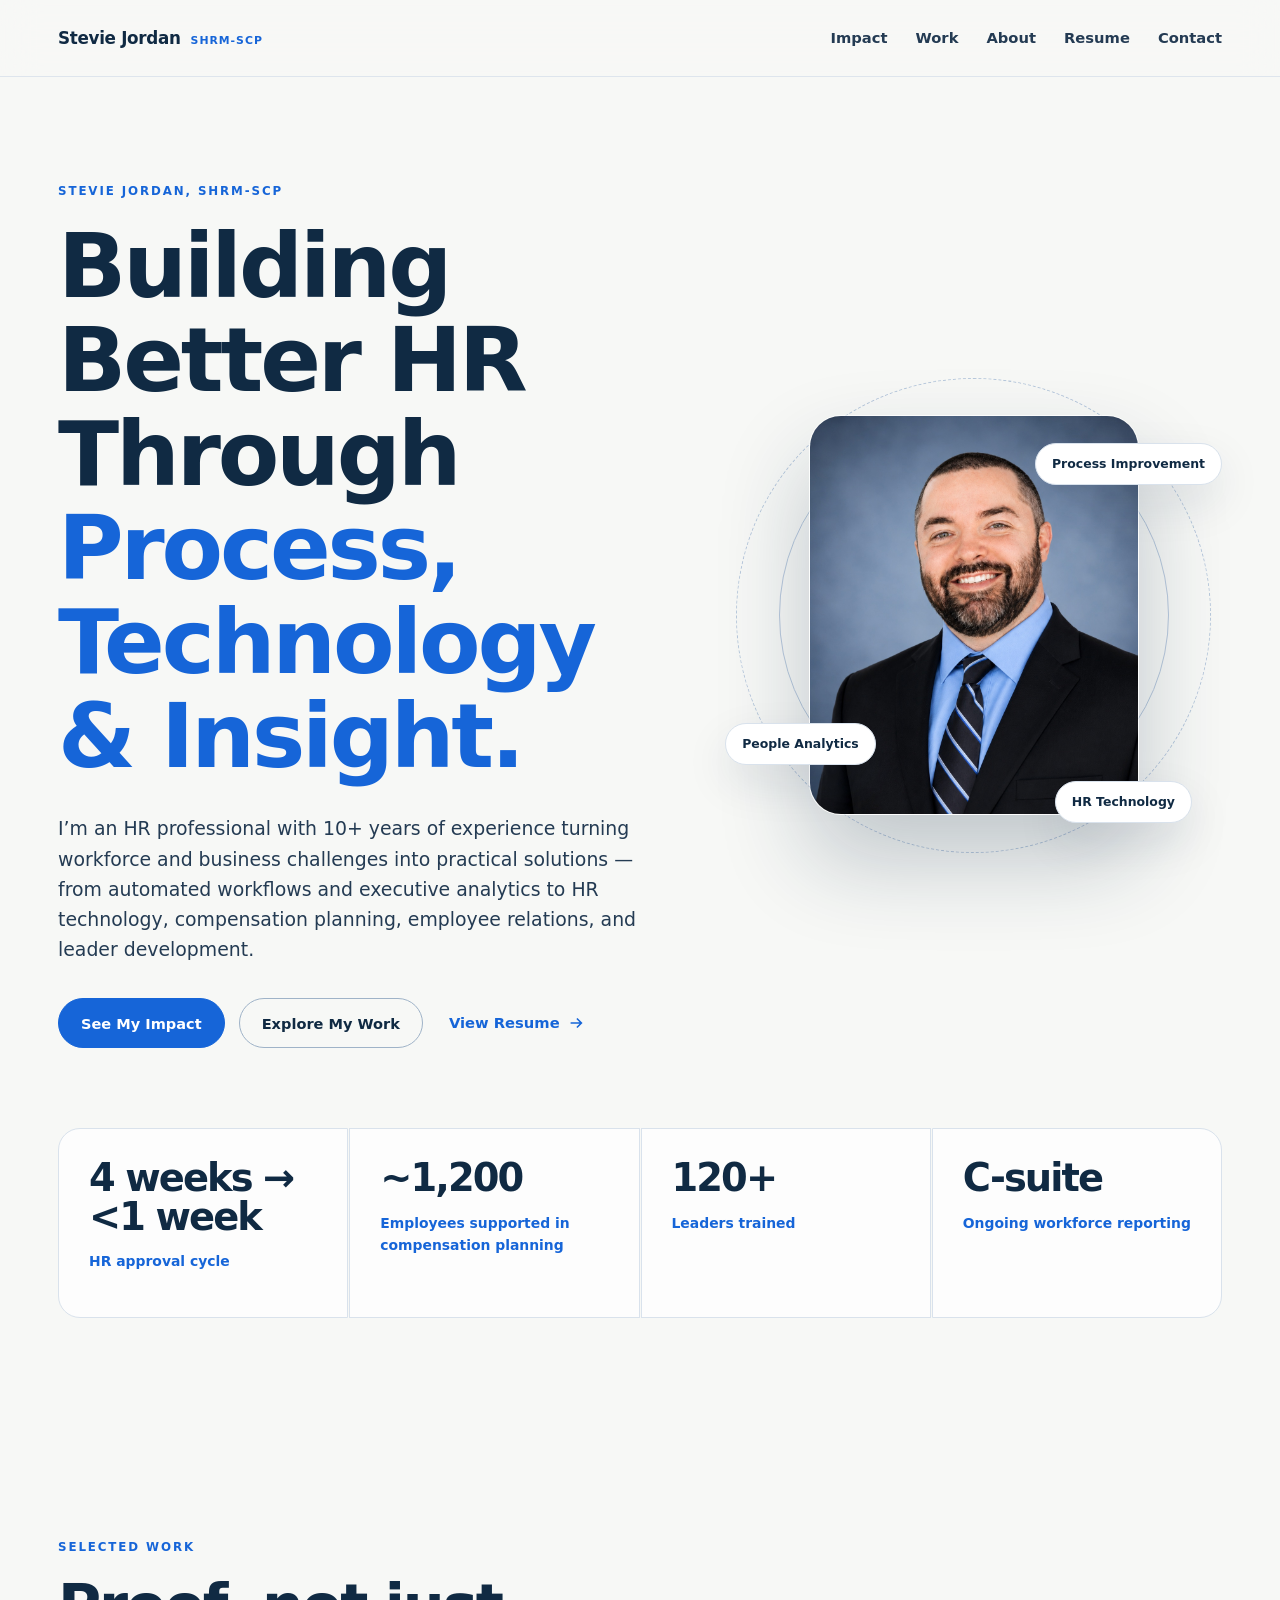
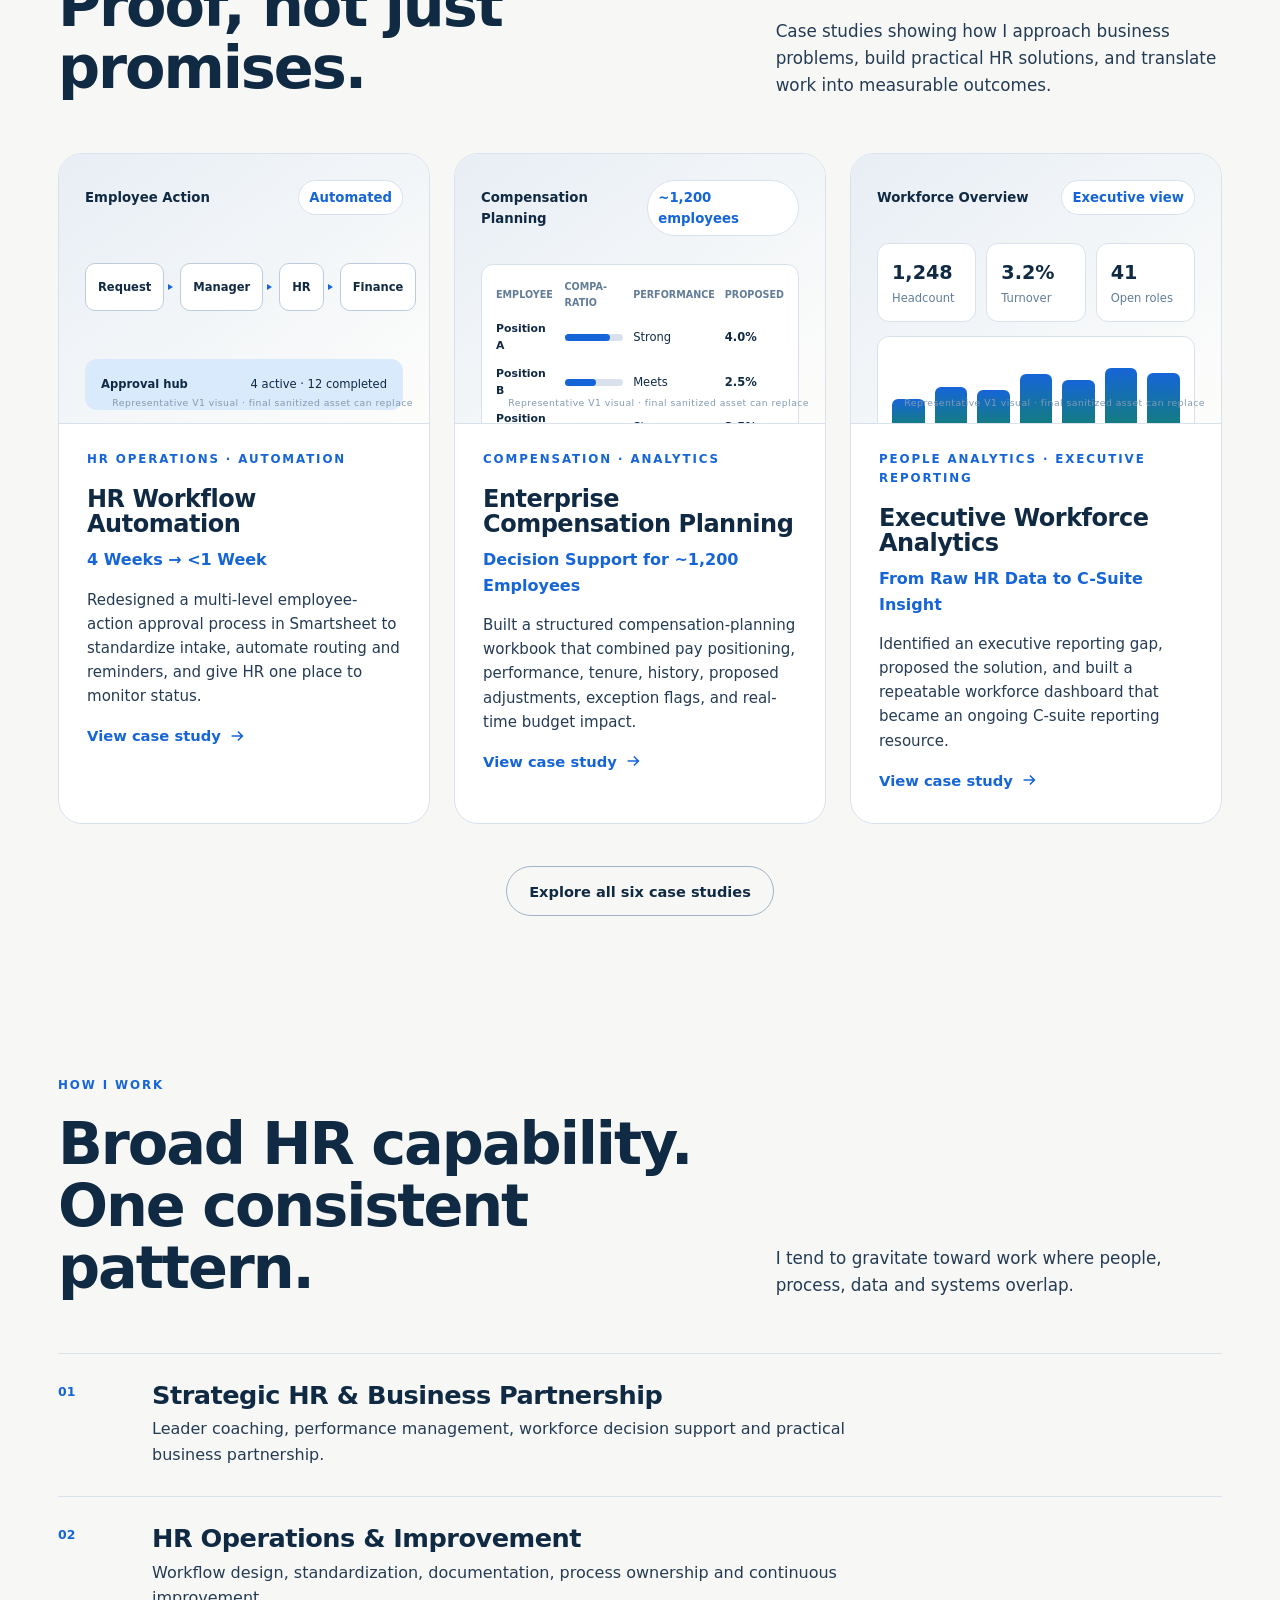
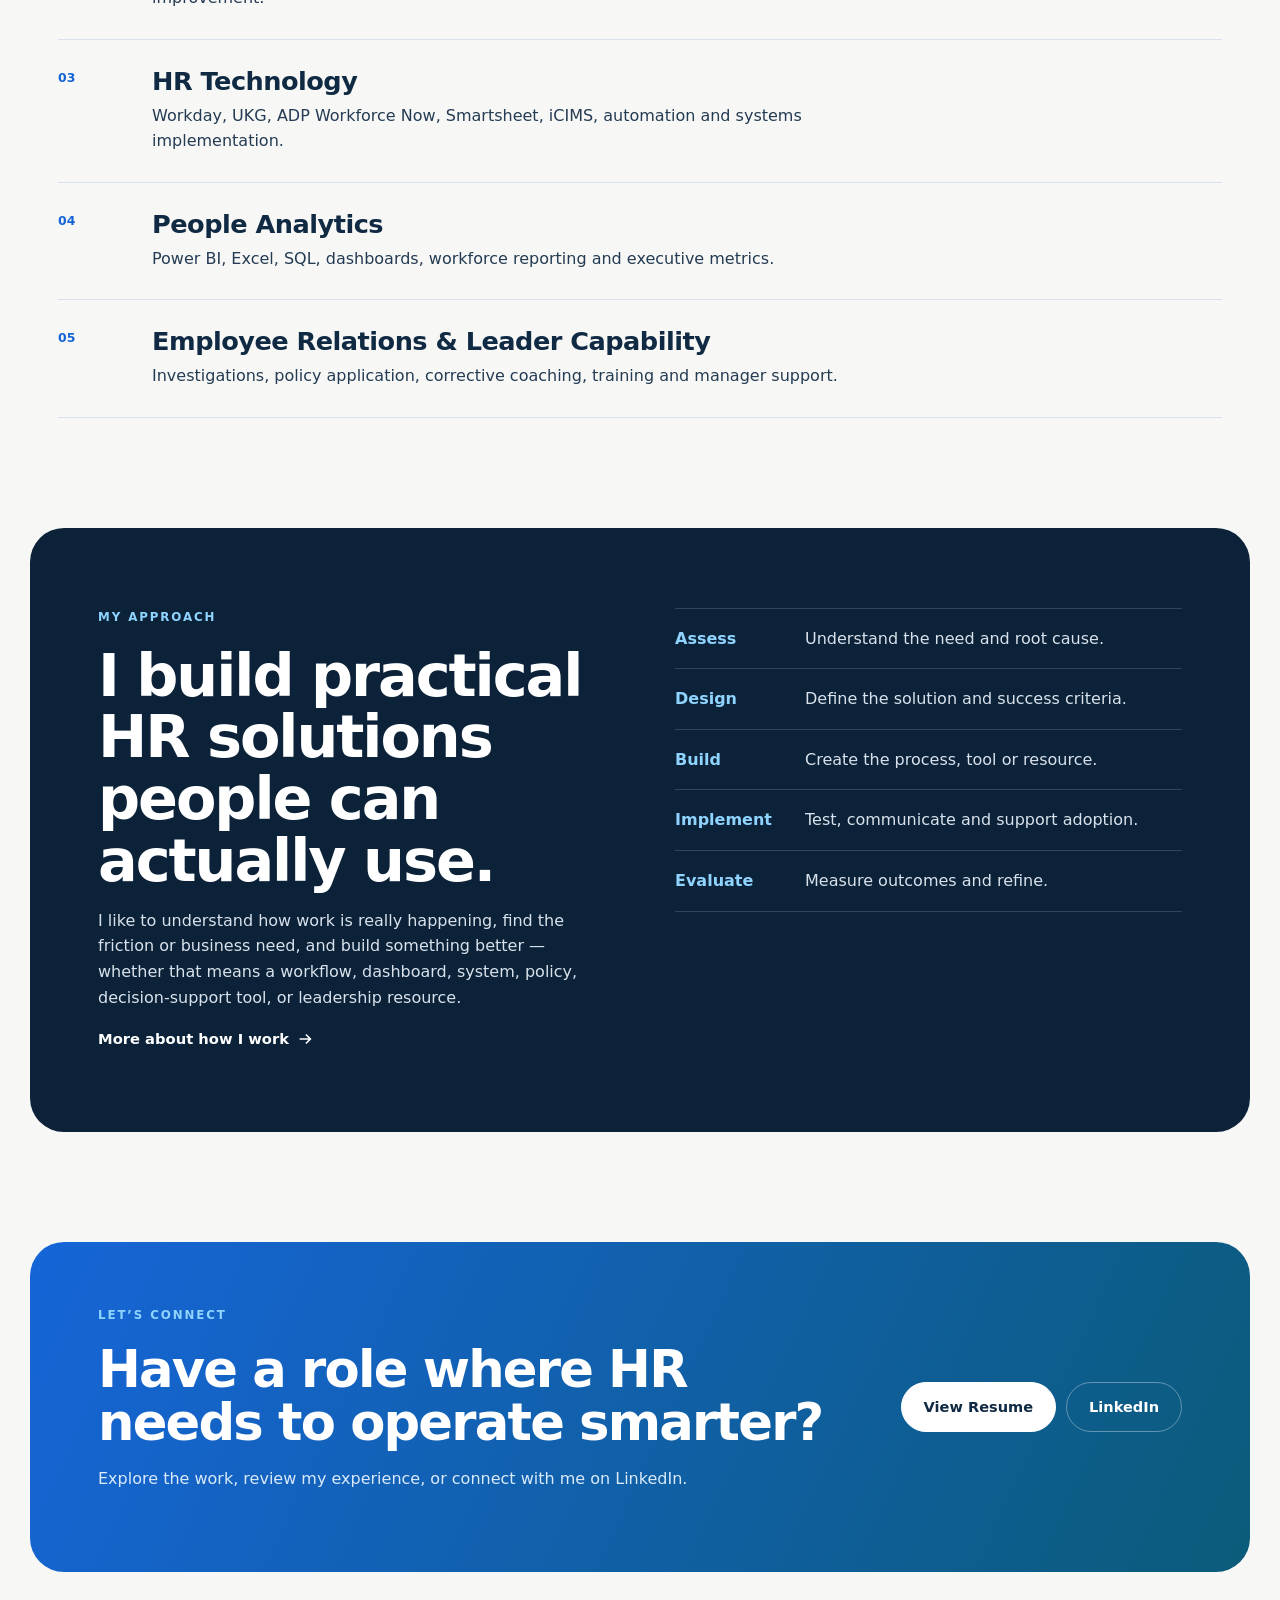
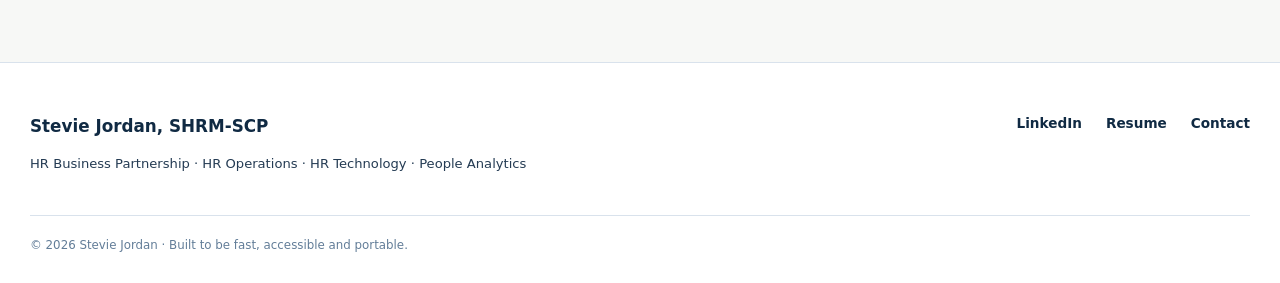
==== index.html @ 93d0382a "yes committ" ====
<!doctype html>
<html lang="en">
<head>
<meta charset="utf-8">
<meta name="viewport" content="width=device-width, initial-scale=1">
<title>Stevie Jordan, SHRM-SCP | HR Business Partner, Operations &amp; Analytics</title>
<meta name="description" content="Portfolio of Stevie Jordan, SHRM-SCP — an HR professional specializing in business partnership, HR operations, technology, analytics, employee relations, and practical process improvement.">
<link rel="canonical" href="https://steviejordan.me/">
<meta property="og:type" content="website">
<meta property="og:title" content="Stevie Jordan, SHRM-SCP | HR Business Partner, Operations &amp; Analytics">
<meta property="og:description" content="Portfolio of Stevie Jordan, SHRM-SCP — an HR professional specializing in business partnership, HR operations, technology, analytics, employee relations, and practical process improvement.">
<meta property="og:url" content="https://steviejordan.me/">
<meta property="og:site_name" content="Stevie Jordan, SHRM-SCP">
<meta name="twitter:card" content="summary_large_image">
<meta name="theme-color" content="#102a43">
<link rel="icon" href="/assets/favicon.svg" type="image/svg+xml">
<link rel="stylesheet" href="/assets/css/styles.css">
<script type="application/ld+json">{"@context": "https://schema.org", "@type": "Person", "name": "Stevie Jordan", "honorificSuffix": "SHRM-SCP", "url": "https://steviejordan.me", "sameAs": ["https://www.linkedin.com/in/StevieJordan"], "jobTitle": "Human Resources Professional", "address": {"@type": "PostalAddress", "addressLocality": "Fayetteville", "addressRegion": "NC"}, "alumniOf": {"@type": "CollegeOrUniversity", "name": "University of Mount Olive"}}</script>

</head><body data-page="home"><header class="site-header">
  <div class="nav-shell">
    <a class="wordmark" href="/" aria-label="Stevie Jordan home"><span class="wordmark-name">Stevie Jordan</span><span class="wordmark-cred">SHRM-SCP</span></a>
    <button class="menu-button" type="button" aria-expanded="false" aria-controls="site-nav"><span></span><span></span><span></span><span class="sr-only">Open navigation</span></button>
    <nav id="site-nav" class="site-nav" aria-label="Primary navigation"><a class="nav-link " href="/impact/">Impact</a><a class="nav-link " href="/work/">Work</a><a class="nav-link " href="/about/">About</a><a class="nav-link " href="/resume/">Resume</a><a class="nav-link " href="/contact/">Contact</a></nav>
  </div>
</header><main id="main"><section class="hero home-hero"><div class="hero-copy" data-reveal><div class="eyebrow">Stevie Jordan, SHRM-SCP</div><h1>Building Better HR Through <span>Process, Technology &amp; Insight.</span></h1><p class="hero-lede">I’m an HR professional with 10+ years of experience turning workforce and business challenges into practical solutions — from automated workflows and executive analytics to HR technology, compensation planning, employee relations, and leader development.</p><div class="hero-actions"><a class="button" href="/impact/">See My Impact</a><a class="button button-secondary" href="/work/">Explore My Work</a><a class="text-link resume-link" href="/resume/">View Resume <svg aria-hidden="true" viewBox="0 0 20 20"><path d="M4 10h11M11 5l5 5-5 5"/></svg></a></div></div><div class="hero-art" data-reveal><img
  class="hero-headshot"
  src="/assets/images/stevie-jordan-headshot.jpg"
  alt="Stevie Jordan, SHRM-SCP"
><div class="orbit orbit-one"></div><div class="orbit orbit-two"></div><div class="hero-tag tag-one">Process Improvement</div><div class="hero-tag tag-two">People Analytics</div><div class="hero-tag tag-three">HR Technology</div></div></section><section class="proof-strip" aria-label="Selected impact"><div class="metric-card "><div class="metric-value">4 weeks → <1 week</div><div class="metric-label">HR approval cycle</div></div><div class="metric-card "><div class="metric-value">~1,200</div><div class="metric-label">Employees supported in compensation planning</div></div><div class="metric-card "><div class="metric-value">120+</div><div class="metric-label">Leaders trained</div></div><div class="metric-card "><div class="metric-value">C-suite</div><div class="metric-label">Ongoing workforce reporting</div></div></section><section class="section-shell"><div class="section-heading" data-reveal><div><div class="eyebrow">Selected work</div><h2>Proof, not just promises.</h2></div><p>Case studies showing how I approach business problems, build practical HR solutions, and translate work into measurable outcomes.</p></div><div class="featured-grid"><article class="project-card featured" data-reveal>
<a class="project-card-visual" href="/work/hr-workflow-automation/"><div class="project-visual visual-workflow" role="img" aria-label="Representative visual for HR Workflow Automation. Final sanitized project imagery can replace this placeholder."><div class="visual-head"><span>Employee Action</span><span class="visual-badge">Automated</span></div><div class="flow-row"><span>Request</span><i></i><span>Manager</span><i></i><span>HR</span><i></i><span>Finance</span></div><div class="flow-status"><b>Approval hub</b><em>4 active · 12 completed</em></div><div class="placeholder-note">Representative V1 visual · final sanitized asset can replace</div></div></a>
<div class="project-card-body"><div class="eyebrow">HR Operations · Automation</div><h3><a href="/work/hr-workflow-automation/">HR Workflow Automation</a></h3><div class="project-hook">4 Weeks → <1 Week</div><p>Redesigned a multi-level employee-action approval process in Smartsheet to standardize intake, automate routing and reminders, and give HR one place to monitor status.</p><a class="text-link" href="/work/hr-workflow-automation/">View case study <svg aria-hidden="true" viewBox="0 0 20 20"><path d="M4 10h11M11 5l5 5-5 5"/></svg></a></div></article><article class="project-card featured" data-reveal>
<a class="project-card-visual" href="/work/compensation-planning/"><div class="project-visual visual-comp" role="img" aria-label="Representative visual for Enterprise Compensation Planning. Final sanitized project imagery can replace this placeholder."><div class="visual-head"><span>Compensation Planning</span><span class="visual-badge">~1,200 employees</span></div><div class="comp-grid"><span>Employee</span><span>Compa-ratio</span><span>Performance</span><span>Proposed</span><b>Position A</b><i class="bar b1"></i><em>Strong</em><strong>4.0%</strong><b>Position B</b><i class="bar b2"></i><em>Meets</em><strong>2.5%</strong><b>Position C</b><i class="bar b3"></i><em>Strong</em><strong>3.5%</strong></div><div class="budget-line"><span>Budget impact</span><b>Live view</b></div><div class="placeholder-note">Representative V1 visual · final sanitized asset can replace</div></div></a>
<div class="project-card-body"><div class="eyebrow">Compensation · Analytics</div><h3><a href="/work/compensation-planning/">Enterprise Compensation Planning</a></h3><div class="project-hook">Decision Support for ~1,200 Employees</div><p>Built a structured compensation-planning workbook that combined pay positioning, performance, tenure, history, proposed adjustments, exception flags, and real-time budget impact.</p><a class="text-link" href="/work/compensation-planning/">View case study <svg aria-hidden="true" viewBox="0 0 20 20"><path d="M4 10h11M11 5l5 5-5 5"/></svg></a></div></article><article class="project-card featured" data-reveal>
<a class="project-card-visual" href="/work/executive-workforce-analytics/"><div class="project-visual visual-dashboard" role="img" aria-label="Representative visual for Executive Workforce Analytics. Final sanitized project imagery can replace this placeholder."><div class="visual-head"><span>Workforce Overview</span><span class="visual-badge">Executive view</span></div><div class="dash-kpis"><div><b>1,248</b><span>Headcount</span></div><div><b>3.2%</b><span>Turnover</span></div><div><b>41</b><span>Open roles</span></div></div><div class="dash-chart"><i style="height:36%"></i><i style="height:52%"></i><i style="height:48%"></i><i style="height:69%"></i><i style="height:62%"></i><i style="height:78%"></i><i style="height:71%"></i></div><div class="placeholder-note">Representative V1 visual · final sanitized asset can replace</div></div></a>
<div class="project-card-body"><div class="eyebrow">People Analytics · Executive Reporting</div><h3><a href="/work/executive-workforce-analytics/">Executive Workforce Analytics</a></h3><div class="project-hook">From Raw HR Data to C-Suite Insight</div><p>Identified an executive reporting gap, proposed the solution, and built a repeatable workforce dashboard that became an ongoing C-suite reporting resource.</p><a class="text-link" href="/work/executive-workforce-analytics/">View case study <svg aria-hidden="true" viewBox="0 0 20 20"><path d="M4 10h11M11 5l5 5-5 5"/></svg></a></div></article></div><div class="section-action"><a class="button button-secondary" href="/work/">Explore all six case studies</a></div></section><section class="section-shell expertise-section"><div class="section-heading" data-reveal><div><div class="eyebrow">How I work</div><h2>Broad HR capability. One consistent pattern.</h2></div><p>I tend to gravitate toward work where people, process, data and systems overlap.</p></div><div class="expertise-grid"><div class="expertise-item" data-reveal><span>01</span><div><h3>Strategic HR &amp; Business Partnership</h3><p>Leader coaching, performance management, workforce decision support and practical business partnership.</p></div></div><div class="expertise-item" data-reveal><span>02</span><div><h3>HR Operations &amp; Improvement</h3><p>Workflow design, standardization, documentation, process ownership and continuous improvement.</p></div></div><div class="expertise-item" data-reveal><span>03</span><div><h3>HR Technology</h3><p>Workday, UKG, ADP Workforce Now, Smartsheet, iCIMS, automation and systems implementation.</p></div></div><div class="expertise-item" data-reveal><span>04</span><div><h3>People Analytics</h3><p>Power BI, Excel, SQL, dashboards, workforce reporting and executive metrics.</p></div></div><div class="expertise-item" data-reveal><span>05</span><div><h3>Employee Relations &amp; Leader Capability</h3><p>Investigations, policy application, corrective coaching, training and manager support.</p></div></div></div></section><section class="approach-band"><div data-reveal><div class="eyebrow light">My approach</div><h2>I build practical HR solutions people can actually use.</h2><p>I like to understand how work is really happening, find the friction or business need, and build something better — whether that means a workflow, dashboard, system, policy, decision-support tool, or leadership resource.</p><a class="text-link light-link" href="/about/">More about how I work <svg aria-hidden="true" viewBox="0 0 20 20"><path d="M4 10h11M11 5l5 5-5 5"/></svg></a></div><ol class="approach-steps"><li><b>Assess</b><span>Understand the need and root cause.</span></li><li><b>Design</b><span>Define the solution and success criteria.</span></li><li><b>Build</b><span>Create the process, tool or resource.</span></li><li><b>Implement</b><span>Test, communicate and support adoption.</span></li><li><b>Evaluate</b><span>Measure outcomes and refine.</span></li></ol></section><section class="cta-band" data-reveal><div><div class="eyebrow light">Let’s connect</div><h2>Have a role where HR needs to operate smarter?</h2><p>Explore the work, review my experience, or connect with me on LinkedIn.</p></div><div class="cta-actions"><a class="button button-light" href="/resume/">View Resume</a><a class="button button-ghost-light" href="https://www.linkedin.com/in/StevieJordan" target="_blank" rel="noopener">LinkedIn</a></div></section></main><footer class="site-footer"><div class="footer-shell">
<div><a class="footer-name" href="/">Stevie Jordan, SHRM-SCP</a><p>HR Business Partnership · HR Operations · HR Technology · People Analytics</p></div>
<div class="footer-links"><a href="https://www.linkedin.com/in/StevieJordan" target="_blank" rel="noopener">LinkedIn</a><a href="/resume/">Resume</a><a href="/contact/">Contact</a></div>
</div><div class="footer-bottom">© 2026 Stevie Jordan · Built to be fast, accessible and portable.</div></footer>
<script src="/assets/js/site.js" defer></script></body></html>
---- assets/css/styles.css ----
:root{--ink:#102a43;--ink2:#243b53;--muted:#627d98;--paper:#f7f8f6;--white:#fff;--line:#d9e2ec;--blue:#1665d8;--blue2:#0f4fa8;--teal:#147d7e;--pale:#eaf2fb;--warm:#f2efe8;--dark:#0b2239;--radius:24px;--shadow:0 24px 70px rgba(16,42,67,.10);--max:1220px}
*{box-sizing:border-box}html{scroll-behavior:smooth}body{margin:0;background:var(--paper);color:var(--ink);font-family:Inter,ui-sans-serif,system-ui,-apple-system,BlinkMacSystemFont,"Segoe UI",sans-serif;line-height:1.6;-webkit-font-smoothing:antialiased}a{color:inherit;text-decoration:none}img,svg{max-width:100%}button{font:inherit}p{color:var(--ink2)}h1,h2,h3{line-height:1.05;letter-spacing:-.035em;margin:0}h1{font-size:clamp(3rem,7vw,6.8rem);font-weight:750}h2{font-size:clamp(2.25rem,4.6vw,4.4rem);font-weight:720}h3{font-size:1.35rem;letter-spacing:-.02em}.sr-only{position:absolute!important;width:1px;height:1px;padding:0;margin:-1px;overflow:hidden;clip:rect(0,0,0,0);white-space:nowrap;border:0}.eyebrow{text-transform:uppercase;letter-spacing:.16em;font-size:.74rem;font-weight:800;color:var(--blue);margin-bottom:18px}.eyebrow.light{color:#8fd4ff}.site-header{position:sticky;top:0;z-index:50;background:rgba(247,248,246,.88);backdrop-filter:blur(18px);border-bottom:1px solid rgba(217,226,236,.8)}.nav-shell{max-width:var(--max);margin:auto;min-height:76px;padding:0 28px;display:flex;align-items:center;justify-content:space-between}.wordmark{display:flex;gap:10px;align-items:baseline;font-weight:800;letter-spacing:-.02em}.wordmark-name{font-size:1.05rem}.wordmark-cred{font-size:.68rem;color:var(--blue);letter-spacing:.09em}.site-nav{display:flex;gap:28px;align-items:center}.nav-link{font-size:.92rem;font-weight:700;color:var(--ink2);position:relative;padding:26px 0}.nav-link:after{content:"";position:absolute;left:0;bottom:19px;width:100%;height:2px;background:var(--blue);transform:scaleX(0);transform-origin:right;transition:transform .25s ease}.nav-link:hover:after,.nav-link.active:after{transform:scaleX(1);transform-origin:left}.menu-button{display:none;border:0;background:transparent;width:42px;height:42px;padding:9px}.menu-button span:not(.sr-only){height:2px;background:var(--ink);display:block;margin:5px 0}.hero,.page-hero,.section-shell,.case-hero,.case-visual-wrap,.case-content,.tools-section,.next-project,.contact-hero,.cta-band,.approach-band,.values-band,.case-impact{max-width:var(--max);margin-left:auto;margin-right:auto}.home-hero{min-height:690px;padding:105px 28px 80px;display:grid;grid-template-columns:1.1fr .9fr;align-items:center;gap:60px}.home-hero h1 span{color:var(--blue)}.hero-lede{font-size:1.18rem;max-width:760px;margin:30px 0 34px}.hero-actions{display:flex;align-items:center;gap:14px;flex-wrap:wrap}.button{display:inline-flex;align-items:center;justify-content:center;min-height:50px;padding:0 22px;background:var(--blue);color:#fff;border-radius:999px;font-weight:800;font-size:.91rem;border:1px solid var(--blue);transition:transform .2s ease,background .2s ease,box-shadow .2s ease}.button:hover{transform:translateY(-2px);background:var(--blue2);box-shadow:0 12px 28px rgba(22,101,216,.20)}.button-secondary{background:transparent;color:var(--ink);border-color:#9fb3c8}.button-secondary:hover{background:#fff;box-shadow:none}.button-light{background:#fff;color:var(--ink);border-color:#fff}.button-ghost-light{background:transparent;color:#fff;border-color:rgba(255,255,255,.35)}.button-disabled{background:#cbd5df;border-color:#cbd5df;color:#526678;cursor:not-allowed}.text-link{display:inline-flex;align-items:center;gap:7px;font-weight:800;color:var(--blue);font-size:.92rem}.text-link svg,.card-link svg,.contact-row svg{width:18px;fill:none;stroke:currentColor;stroke-width:1.8;transition:transform .2s ease}.text-link:hover svg,.card-link:hover svg,.contact-row:hover svg{transform:translateX(4px)}.resume-link{padding:12px}.hero-art{height:500px;position:relative;display:grid;place-items:center}.hero-monogram{width:290px;height:290px;border-radius:50%;background:linear-gradient(145deg,#102a43,#1665d8);color:#fff;display:grid;place-items:center;align-content:center;box-shadow:0 45px 90px rgba(16,42,67,.24);position:relative;z-index:2}.hero-monogram span{font-size:6.5rem;font-weight:800;letter-spacing:-.08em;line-height:.9}.hero-monogram small{font-size:.64rem;letter-spacing:.18em;opacity:.8;margin-top:18px}.orbit{position:absolute;border:1px solid #b7c8dc;border-radius:50%}.orbit-one{width:390px;height:390px}.orbit-two{width:475px;height:475px;border-style:dashed}.hero-tag{position:absolute;background:#fff;border:1px solid var(--line);box-shadow:0 18px 45px rgba(16,42,67,.10);border-radius:999px;padding:10px 16px;font-size:.78rem;font-weight:800;z-index:3}.tag-one{top:78px;right:0}.tag-two{bottom:100px;left:0}.tag-three{bottom:42px;right:30px}.proof-strip{max-width:var(--max);margin:0 auto 110px;padding:0 28px;display:grid;grid-template-columns:repeat(4,1fr);gap:1px}.metric-card{display:flex;flex-direction:column;padding:30px;border:1px solid var(--line);background:rgba(255,255,255,.78);min-height:190px;transition:transform .25s ease,box-shadow .25s ease,border-color .25s ease}.proof-strip .metric-card:first-child{border-radius:22px 0 0 22px}.proof-strip .metric-card:last-child{border-radius:0 22px 22px 0}.metric-card[href]:hover{transform:translateY(-4px);box-shadow:var(--shadow);border-color:#9fb3c8}.metric-value{font-size:clamp(1.85rem,3vw,3.1rem);font-weight:800;letter-spacing:-.05em;color:var(--ink);line-height:1}.metric-label{font-size:.87rem;font-weight:800;margin-top:14px;color:var(--blue)}.metric-card p{font-size:.92rem;margin:14px 0 18px}.metric-card-small{min-height:150px}.metric-card-small .metric-value{font-size:2.05rem}.card-link{margin-top:auto;font-size:.78rem;font-weight:800;color:var(--blue);display:flex;gap:6px;align-items:center}.section-shell{padding:110px 28px}.section-heading{display:grid;grid-template-columns:1fr .7fr;gap:80px;align-items:end;margin-bottom:54px}.section-heading p{font-size:1.05rem;margin:0}.featured-grid,.work-grid{display:grid;grid-template-columns:repeat(3,1fr);gap:24px}.work-grid{grid-template-columns:repeat(2,1fr)}.project-card{background:#fff;border:1px solid var(--line);border-radius:var(--radius);overflow:hidden;transition:transform .25s ease,box-shadow .25s ease}.project-card:hover{transform:translateY(-5px);box-shadow:var(--shadow)}.project-card-body{padding:26px 28px 30px}.project-card h3{font-size:1.5rem;margin-bottom:10px}.project-hook{font-size:1rem;font-weight:800;color:var(--blue);margin-bottom:14px}.project-card p{font-size:.94rem}.project-card-visual{display:block}.project-visual{height:270px;background:linear-gradient(145deg,#e8eef5,#fdfdfb);padding:26px;position:relative;overflow:hidden;border-bottom:1px solid var(--line);font-size:.72rem}.project-visual-large{height:560px;border:1px solid var(--line);border-radius:32px;padding:44px;box-shadow:var(--shadow)}.visual-head{display:flex;align-items:center;justify-content:space-between;font-weight:800;font-size:.83rem}.visual-badge{color:var(--blue);background:#fff;border:1px solid var(--line);padding:6px 10px;border-radius:999px}.placeholder-note{position:absolute;bottom:12px;right:16px;color:#829ab1;font-size:.58rem;letter-spacing:.05em}.flow-row{display:flex;align-items:center;gap:8px;margin:48px 0}.flow-row span{background:#fff;padding:14px 12px;border:1px solid #bcccdc;border-radius:10px;font-weight:700;flex:1;text-align:center}.flow-row i{width:24px;height:1px;background:var(--blue);position:relative}.flow-row i:after{content:"";position:absolute;right:-1px;top:-3px;border-left:5px solid var(--blue);border-top:3px solid transparent;border-bottom:3px solid transparent}.flow-status{display:flex;justify-content:space-between;background:#d9eafc;padding:16px;border-radius:12px}.flow-status em{font-style:normal}.comp-grid{margin-top:28px;background:#fff;border:1px solid var(--line);border-radius:12px;padding:14px;display:grid;grid-template-columns:1fr 1fr 1fr .7fr;gap:10px;align-items:center}.comp-grid>span{font-size:.6rem;color:var(--muted);font-weight:700;text-transform:uppercase}.comp-grid b{font-size:.68rem}.comp-grid em{font-style:normal}.bar{height:7px;background:#d9e2ec;border-radius:9px;position:relative}.bar:after{content:"";display:block;height:100%;background:var(--blue);border-radius:9px}.b1:after{width:78%}.b2:after{width:54%}.b3:after{width:89%}.budget-line{display:flex;justify-content:space-between;margin-top:14px;padding:12px 14px;background:#dff4ee;border-radius:10px}.coach-ring{width:220px;height:220px;border:1px solid #b7c8dc;border-radius:50%;margin:24px auto;position:relative}.coach-ring b{position:absolute;inset:0;margin:auto;width:78px;height:78px;border-radius:50%;display:grid;place-items:center;background:var(--blue);color:#fff}.coach-ring span{position:absolute;font-weight:700;background:#fff;border:1px solid var(--line);border-radius:999px;padding:7px 9px}.coach-ring span:nth-child(1){top:-6px;left:77px}.coach-ring span:nth-child(2){top:50px;right:-30px}.coach-ring span:nth-child(3){bottom:16px;right:-18px}.coach-ring span:nth-child(4){bottom:13px;left:-34px}.coach-ring span:nth-child(5){top:50px;left:-38px}.dash-kpis{display:grid;grid-template-columns:repeat(3,1fr);gap:10px;margin-top:28px}.dash-kpis div{background:#fff;border:1px solid var(--line);border-radius:12px;padding:14px}.dash-kpis b{font-size:1.2rem;display:block}.dash-kpis span{color:var(--muted)}.dash-chart{height:105px;margin-top:14px;background:#fff;border:1px solid var(--line);border-radius:12px;padding:14px;display:flex;align-items:flex-end;gap:10px}.dash-chart i{flex:1;background:linear-gradient(var(--blue),var(--teal));border-radius:6px 6px 2px 2px}.ats-funnel{display:flex;flex-direction:column;gap:8px;align-items:center;margin-top:27px}.ats-funnel span{background:#fff;border:1px solid var(--line);padding:8px 16px;text-align:center;border-radius:8px;font-weight:700}.ats-funnel span:nth-child(1){width:90%}.ats-funnel span:nth-child(2){width:75%}.ats-funnel span:nth-child(3){width:60%}.ats-funnel span:nth-child(4){width:46%}.ats-funnel span:nth-child(5){width:34%;background:#dff4ee}.ats-funnel b{color:var(--blue);margin-left:8px}.docs-stack{margin-top:28px}.docs-stack>div:first-child{background:#fff;border:1px solid var(--line);border-radius:12px;padding:16px}.docs-stack b,.docs-stack span{display:block}.docs-stack>i{width:2px;height:30px;background:var(--blue);display:block;margin:auto}.doc-cards{display:grid;grid-template-columns:repeat(3,1fr);gap:10px}.doc-cards span{height:76px;background:#fff;border:1px solid var(--line);border-radius:10px;padding:12px;font-weight:800}.section-action{text-align:center;margin-top:42px}.expertise-section{padding-top:50px}.expertise-grid{border-top:1px solid var(--line)}.expertise-item{display:grid;grid-template-columns:70px 1fr;gap:24px;padding:28px 0;border-bottom:1px solid var(--line)}.expertise-item>span{font-size:.78rem;color:var(--blue);font-weight:800}.expertise-item h3{font-size:1.6rem}.expertise-item p{margin:8px 0 0;max-width:760px}.approach-band,.values-band{background:var(--dark);color:#fff;padding:80px 68px;border-radius:34px;display:grid;grid-template-columns:1fr 1fr;gap:70px;margin-bottom:110px}.approach-band p,.values-band p{color:#d9e2ec}.approach-steps{list-style:none;margin:0;padding:0;border-top:1px solid rgba(255,255,255,.16)}.approach-steps li{padding:17px 0;border-bottom:1px solid rgba(255,255,255,.16);display:grid;grid-template-columns:110px 1fr;gap:20px}.approach-steps b{color:#8fd4ff}.approach-steps span{color:#d9e2ec}.light-link{color:#fff}.cta-band{background:linear-gradient(115deg,#1665d8,#0b5b7a);color:#fff;padding:64px 68px;border-radius:34px;margin-bottom:90px;display:grid;grid-template-columns:1fr auto;gap:40px;align-items:center}.cta-band h2{font-size:clamp(2rem,4vw,3.7rem)}.cta-band p{color:#d9eafa}.cta-actions{display:flex;gap:10px}.site-footer{border-top:1px solid var(--line);padding:50px 28px 28px;background:#fff}.footer-shell{max-width:var(--max);margin:auto;display:flex;justify-content:space-between;gap:40px}.footer-name{font-size:1.05rem;font-weight:800}.footer-shell p{font-size:.82rem}.footer-links{display:flex;gap:24px;font-weight:700;font-size:.85rem}.footer-bottom{max-width:var(--max);margin:28px auto 0;border-top:1px solid var(--line);padding-top:20px;color:var(--muted);font-size:.74rem}.page-hero{padding:120px 28px 70px}.page-hero.narrow{max-width:980px;margin-left:auto;margin-right:auto}.page-hero h1{max-width:1000px}.page-hero>p,.page-hero>div>p{font-size:1.18rem;max-width:780px;margin-top:28px}.impact-grid{display:grid;grid-template-columns:repeat(2,1fr);gap:20px;padding-top:30px}.impact-grid .metric-card{border-radius:22px;min-height:300px}.scope-section{padding-top:20px}.scope-grid{display:grid;grid-template-columns:repeat(3,1fr);gap:20px}.scope-grid .metric-card{border-radius:20px}.case-hero{padding:90px 28px 54px;max-width:1040px}.back-link{display:inline-block;margin-bottom:50px;font-size:.84rem;font-weight:800;color:var(--muted)}.case-hero h1{font-size:clamp(3.4rem,7vw,6.4rem)}.case-hook{font-size:clamp(1.3rem,2.5vw,2.15rem);font-weight:800;color:var(--blue);margin:20px 0}.case-summary{font-size:1.1rem;max-width:780px}.case-visual-wrap{padding:0 28px 80px}.case-content{padding:20px 28px 90px;max-width:1040px}.case-section{display:grid;grid-template-columns:80px 1fr;gap:38px;padding:70px 0;border-bottom:1px solid var(--line)}.case-section:last-child{border-bottom:0}.section-number{color:var(--blue);font-weight:800;font-size:.78rem}.case-section h2{font-size:2.5rem;margin-bottom:20px}.case-section p{font-size:1.05rem}.action-list{margin:24px 0 0;padding:0;list-style:none}.action-list li{padding:13px 0 13px 26px;border-bottom:1px solid var(--line);position:relative}.action-list li:before{content:"";position:absolute;left:0;top:23px;width:8px;height:8px;border-radius:50%;background:var(--blue)}.case-impact{background:var(--dark);color:#fff;padding:75px 68px;border-radius:34px;margin-bottom:40px}.case-impact-heading{margin-bottom:34px}.case-impact .metric-card{background:rgba(255,255,255,.07);border-color:rgba(255,255,255,.15);border-radius:18px}.case-impact .metric-value,.case-impact .metric-label{color:#fff}.case-impact-grid{display:grid;grid-template-columns:repeat(4,1fr);gap:14px}.tools-section{padding-top:50px;padding-bottom:90px}.chips{display:flex;flex-wrap:wrap;gap:10px}.chips span{background:#fff;border:1px solid var(--line);border-radius:999px;padding:9px 13px;font-size:.78rem;font-weight:700}.chips.vertical{flex-direction:column;align-items:flex-start}.next-project{margin-bottom:90px;border-top:1px solid var(--line);border-bottom:1px solid var(--line);padding:54px 28px;display:flex;align-items:center;justify-content:space-between;gap:30px}.next-project h2{font-size:2.2rem}.next-project p{font-weight:800;color:var(--blue)}.about-hero{display:grid;grid-template-columns:1fr .5fr;gap:90px;align-items:center}.profile-placeholder{text-align:center}.profile-ring{width:270px;height:340px;margin:auto;background:linear-gradient(145deg,#d8e5f2,#edf2f7);border-radius:150px 150px 30px 30px;display:grid;place-items:center;border:1px solid var(--line);box-shadow:var(--shadow)}.profile-ring span{font-size:5rem;font-weight:800;color:var(--blue);letter-spacing:-.07em}.profile-placeholder p{font-size:.75rem;color:var(--muted)}.approach-page{padding-top:40px}.approach-cards{display:grid;grid-template-columns:repeat(5,1fr);gap:12px}.approach-cards article{background:#fff;border:1px solid var(--line);border-radius:18px;padding:26px 22px}.approach-cards span{color:var(--blue);font-size:.72rem;font-weight:800}.approach-cards h3{margin:25px 0 10px}.values-band{margin-top:20px;align-items:center}.resume-hero{display:flex;justify-content:space-between;align-items:end;gap:40px}.resume-title{font-size:1.25rem!important;color:var(--blue)!important;font-weight:800}.resume-actions{display:flex;gap:10px;flex-wrap:wrap}.resume-content{padding-top:30px;display:grid;grid-template-columns:260px 1fr;gap:80px}.resume-sidebar{display:flex;flex-direction:column;gap:48px}.resume-sidebar ul{list-style:none;padding:0;margin:0}.resume-sidebar li{margin-bottom:18px;color:var(--ink2)}.timeline{border-left:1px solid #bcccdc;padding-left:40px}.timeline-item{position:relative;padding:0 0 58px}.timeline-marker{position:absolute;left:-47px;top:4px;width:13px;height:13px;border-radius:50%;background:var(--blue);border:3px solid var(--paper);box-shadow:0 0 0 1px var(--blue)}.timeline-head{display:flex;justify-content:space-between;gap:30px}.timeline-head h2{font-size:1.55rem}.timeline-head h3{font-size:1rem;color:var(--blue);margin-top:6px}.timeline-head span{font-size:.78rem;font-weight:800;color:var(--muted);white-space:nowrap}.timeline-item ul{padding-left:20px}.timeline-item li{margin:10px 0;color:var(--ink2)}.contact-hero{padding:130px 28px 90px;display:grid;grid-template-columns:1fr 1fr;gap:90px}.contact-hero>div:first-child p{font-size:1.2rem;max-width:600px}.contact-panel{border-top:1px solid var(--line)}.contact-row{display:grid;grid-template-columns:100px 1fr 24px;gap:20px;align-items:center;padding:26px 0;border-bottom:1px solid var(--line)}.contact-row span{font-size:.72rem;text-transform:uppercase;letter-spacing:.12em;color:var(--muted);font-weight:800}.contact-row b{font-size:1rem}.contact-row.pending{grid-template-columns:100px 1fr;color:var(--muted)}.contact-note{padding-top:0}.error-page{text-align:center;min-height:650px;display:flex;flex-direction:column;align-items:center;justify-content:center}.error-page .hero-actions{justify-content:center}
[data-reveal]{opacity:0;transform:translateY(18px);transition:opacity .6s ease,transform .6s ease}[data-reveal].revealed{opacity:1;transform:none}
@media (max-width:1050px){.home-hero{grid-template-columns:1fr;min-height:0}.hero-art{height:420px}.featured-grid{grid-template-columns:1fr 1fr}.featured-grid .project-card:last-child{grid-column:1/-1}.proof-strip{grid-template-columns:1fr 1fr;gap:12px}.proof-strip .metric-card{border-radius:18px!important}.case-impact-grid{grid-template-columns:1fr 1fr}.approach-cards{grid-template-columns:1fr 1fr}.approach-cards article:last-child{grid-column:1/-1}.about-hero{grid-template-columns:1fr}.profile-placeholder{justify-self:start}.resume-content{grid-template-columns:1fr}.resume-sidebar{display:grid;grid-template-columns:1fr 1fr}.contact-hero{grid-template-columns:1fr}.section-heading{grid-template-columns:1fr;gap:24px}.approach-band,.values-band{grid-template-columns:1fr}.cta-band{grid-template-columns:1fr}.cta-actions{justify-content:flex-start}}
@media (max-width:760px){h1{font-size:clamp(2.8rem,13vw,4.3rem)}h2{font-size:2.4rem}.nav-shell{min-height:66px;padding:0 20px}.menu-button{display:block}.site-nav{position:absolute;top:66px;left:0;right:0;background:var(--paper);border-bottom:1px solid var(--line);display:none;flex-direction:column;align-items:stretch;padding:14px 20px 24px;gap:0}.site-nav.open{display:flex}.nav-link{padding:15px 0;font-size:1rem}.nav-link:after{bottom:8px;width:35px}.home-hero{padding:70px 20px 55px}.hero-art{height:340px}.hero-monogram{width:210px;height:210px}.hero-monogram span{font-size:4.7rem}.orbit-one{width:275px;height:275px}.orbit-two{width:330px;height:330px}.hero-tag{font-size:.65rem;padding:7px 10px}.tag-one{top:38px}.tag-two{bottom:65px}.tag-three{bottom:20px}.proof-strip{padding:0 20px;margin-bottom:65px;grid-template-columns:1fr}.section-shell{padding:70px 20px}.featured-grid,.work-grid,.impact-grid,.scope-grid{grid-template-columns:1fr}.project-visual{height:255px}.project-visual-large{height:420px;padding:24px;border-radius:20px}.comp-grid{grid-template-columns:1fr 1fr}.comp-grid>span:nth-child(3),.comp-grid>span:nth-child(4){display:none}.approach-band,.values-band,.cta-band,.case-impact{margin-left:14px;margin-right:14px;border-radius:24px;padding:45px 28px}.cta-actions{flex-direction:column;align-items:flex-start}.footer-shell{flex-direction:column}.footer-links{flex-wrap:wrap}.page-hero,.case-hero{padding:78px 20px 50px}.case-visual-wrap{padding:0 14px 55px}.case-content{padding:0 20px 70px}.case-section{grid-template-columns:1fr;gap:12px;padding:50px 0}.case-impact-grid{grid-template-columns:1fr}.tools-section{padding:40px 20px 65px}.next-project{margin:0 20px 70px;padding:40px 0;align-items:flex-start;flex-direction:column}.approach-cards{grid-template-columns:1fr}.approach-cards article:last-child{grid-column:auto}.resume-hero{display:block}.resume-actions{margin-top:30px}.resume-sidebar{display:block}.resume-sidebar>div{margin-bottom:35px}.timeline{padding-left:28px}.timeline-marker{left:-35px}.timeline-head{display:block}.timeline-head span{display:block;margin-top:7px}.contact-hero{padding:90px 20px 60px}.contact-row{grid-template-columns:75px 1fr 20px}.contact-row.pending{grid-template-columns:75px 1fr}.flow-row{gap:4px}.flow-row span{padding:10px 5px;font-size:.58rem}.flow-row i{width:10px}.placeholder-note{display:none}}
@media (prefers-reduced-motion:reduce){html{scroll-behavior:auto}*,*:before,*:after{animation-duration:.01ms!important;animation-iteration-count:1!important;transition-duration:.01ms!important}[data-reveal]{opacity:1;transform:none}}
.hero-headshot {
  width: 330px;
  height: 400px;
  object-fit: cover;
  object-position: center center;
  border-radius: 32px;
  box-shadow: 0 45px 90px rgba(16,42,67,.24);
  position: relative;
  z-index: 2;
  border: 1px solid rgba(255,255,255,.65);
}

@media (max-width: 760px) {
  .hero-headshot {
    width: 250px;
    height: 305px;
    border-radius: 26px;
  }
}
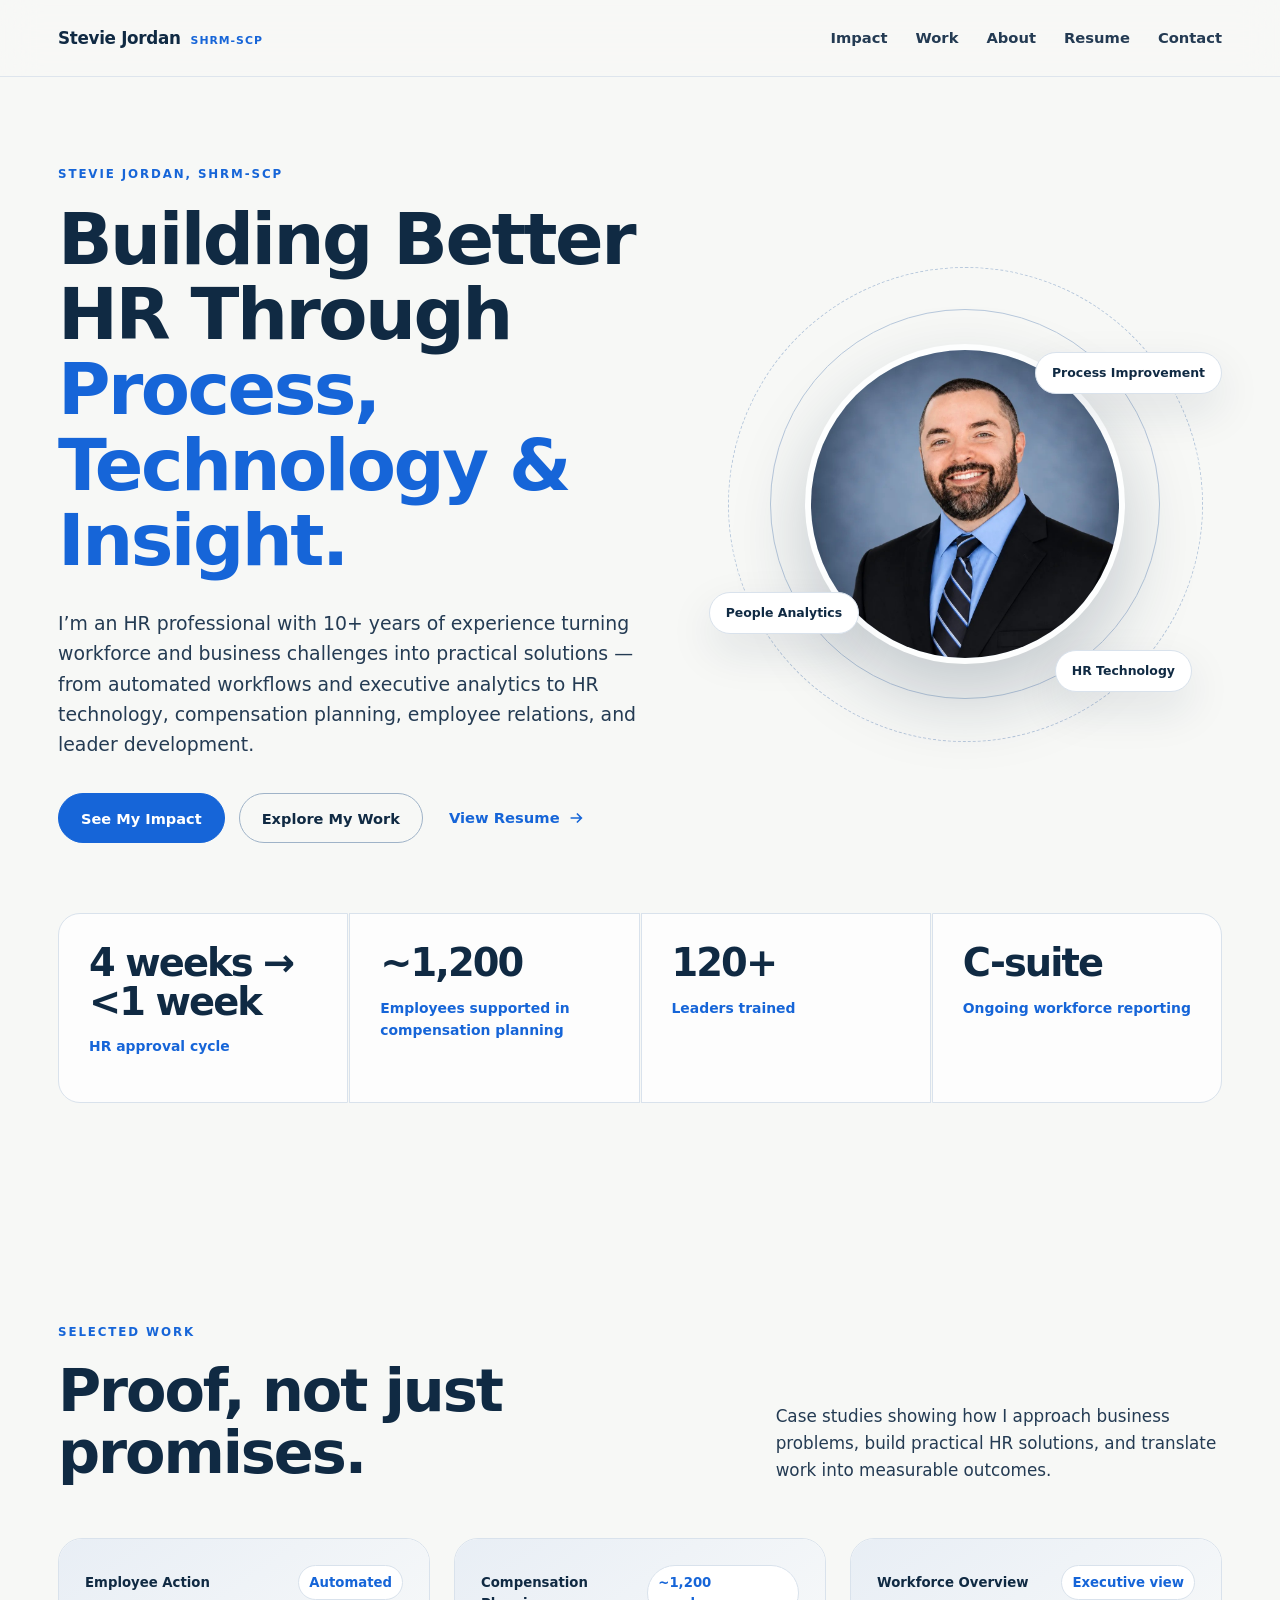
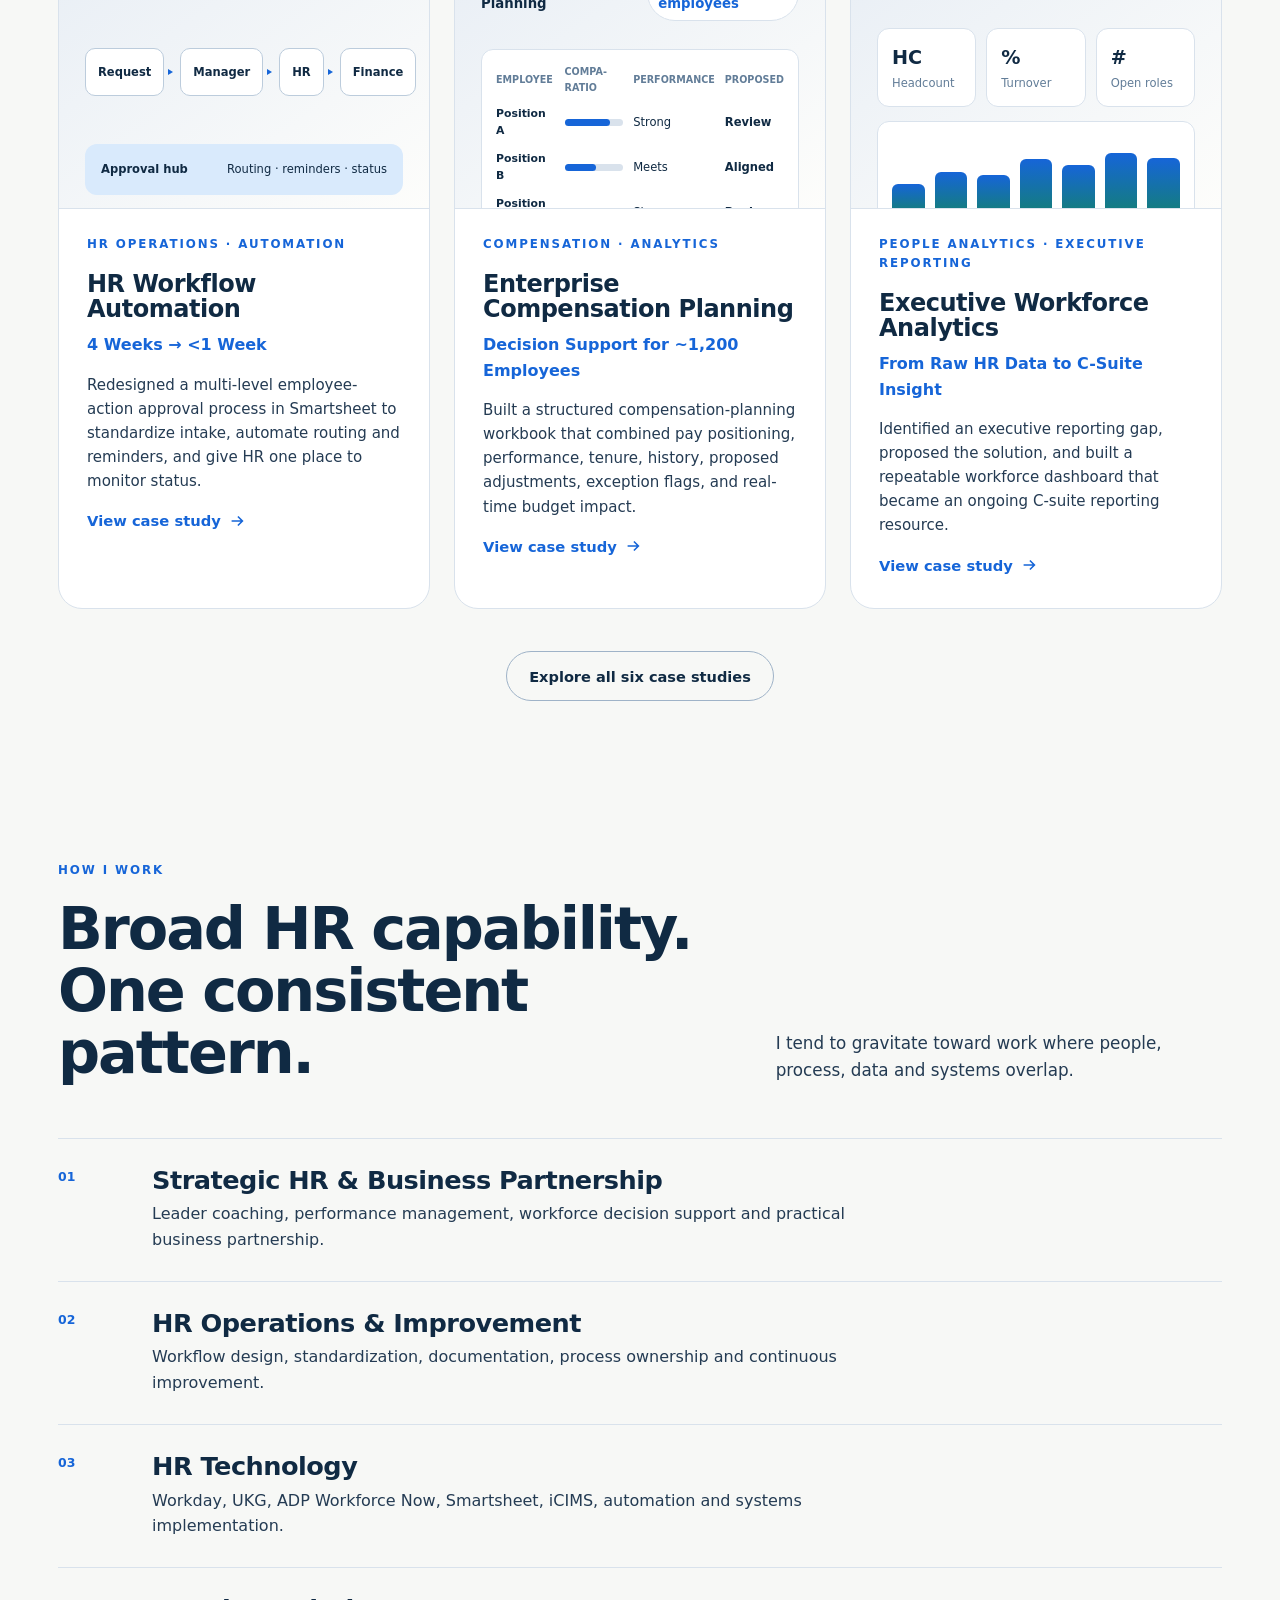
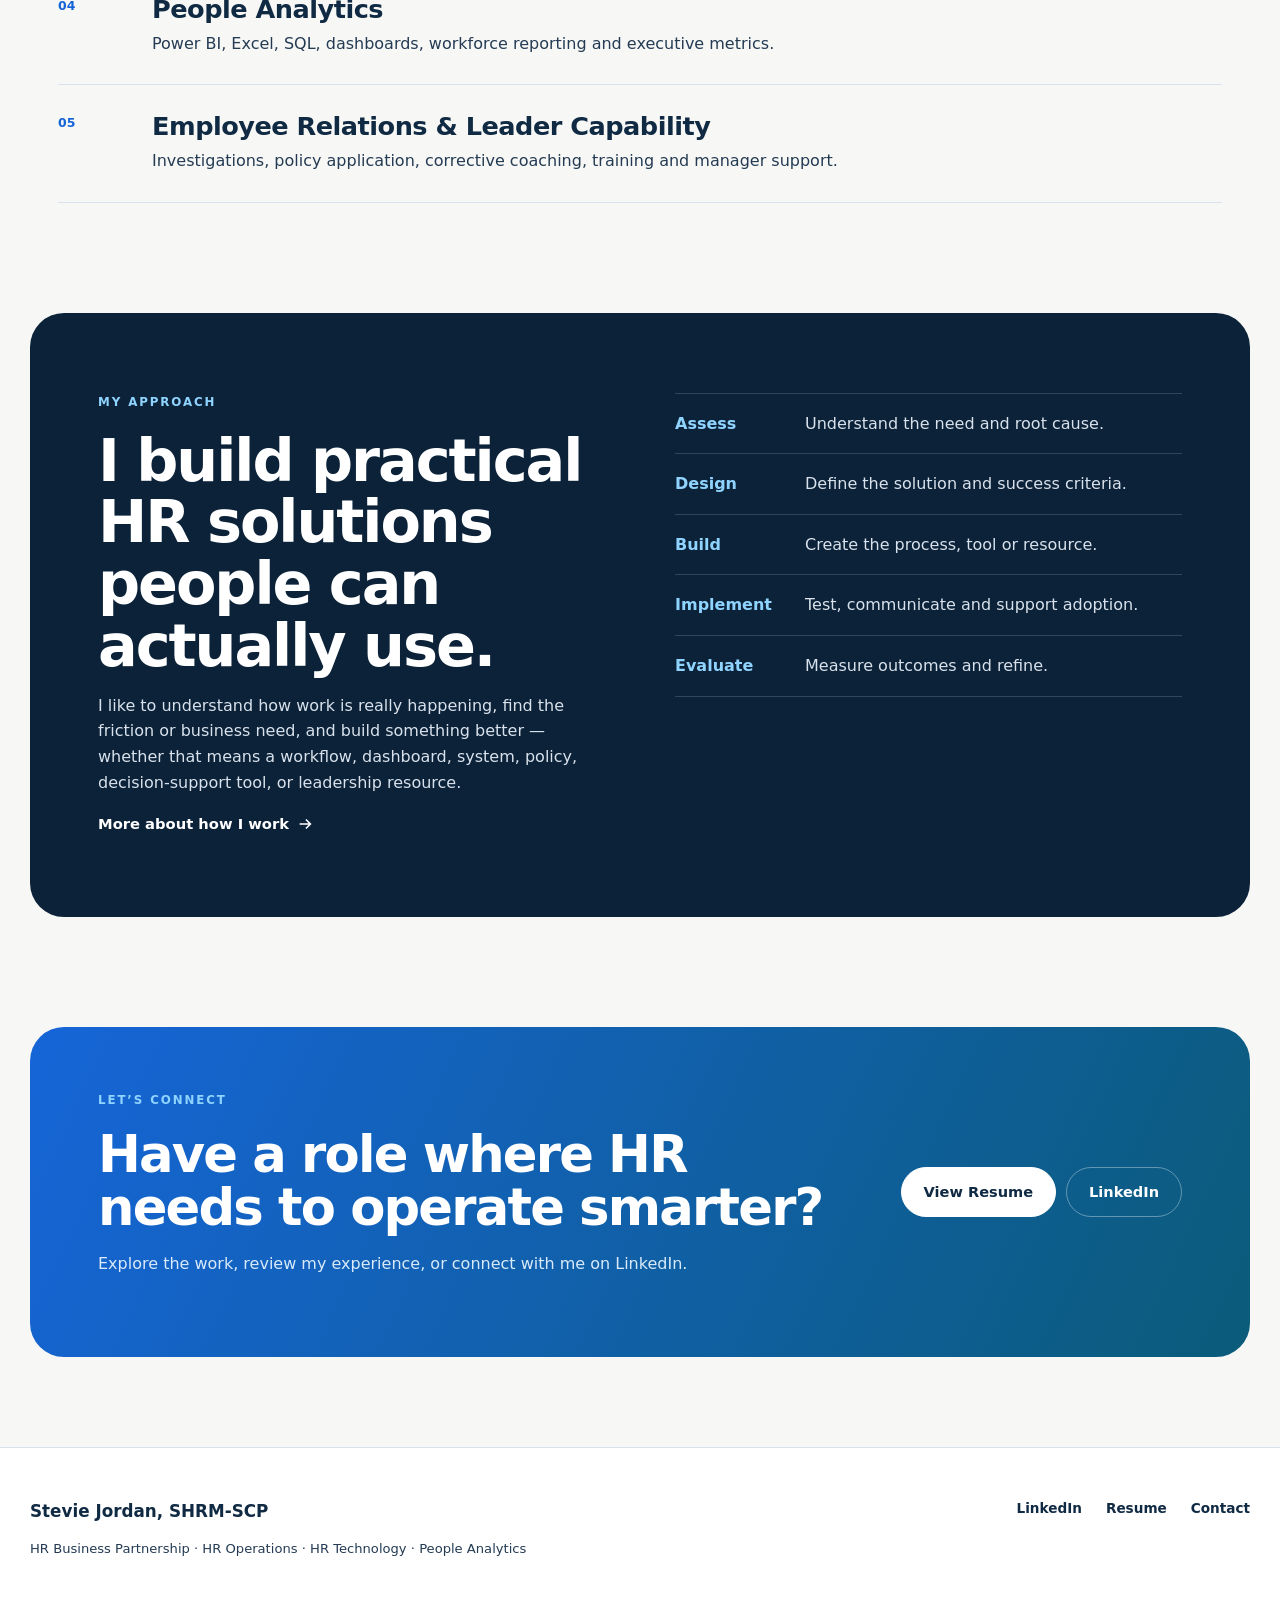
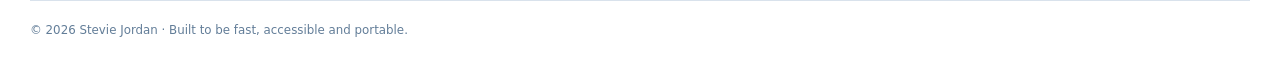
==== commit e2d98037: "Upload revised site v1.1 2026-09-05" ====
--- a/index.html
+++ b/index.html
@@ -23,16 +23,12 @@
     <button class="menu-button" type="button" aria-expanded="false" aria-controls="site-nav"><span></span><span></span><span></span><span class="sr-only">Open navigation</span></button>
     <nav id="site-nav" class="site-nav" aria-label="Primary navigation"><a class="nav-link " href="/impact/">Impact</a><a class="nav-link " href="/work/">Work</a><a class="nav-link " href="/about/">About</a><a class="nav-link " href="/resume/">Resume</a><a class="nav-link " href="/contact/">Contact</a></nav>
   </div>
-</header><main id="main"><section class="hero home-hero"><div class="hero-copy" data-reveal><div class="eyebrow">Stevie Jordan, SHRM-SCP</div><h1>Building Better HR Through <span>Process, Technology &amp; Insight.</span></h1><p class="hero-lede">I’m an HR professional with 10+ years of experience turning workforce and business challenges into practical solutions — from automated workflows and executive analytics to HR technology, compensation planning, employee relations, and leader development.</p><div class="hero-actions"><a class="button" href="/impact/">See My Impact</a><a class="button button-secondary" href="/work/">Explore My Work</a><a class="text-link resume-link" href="/resume/">View Resume <svg aria-hidden="true" viewBox="0 0 20 20"><path d="M4 10h11M11 5l5 5-5 5"/></svg></a></div></div><div class="hero-art" data-reveal><img
-  class="hero-headshot"
-  src="/assets/images/stevie-jordan-headshot.jpg"
-  alt="Stevie Jordan, SHRM-SCP"
-><div class="orbit orbit-one"></div><div class="orbit orbit-two"></div><div class="hero-tag tag-one">Process Improvement</div><div class="hero-tag tag-two">People Analytics</div><div class="hero-tag tag-three">HR Technology</div></div></section><section class="proof-strip" aria-label="Selected impact"><div class="metric-card "><div class="metric-value">4 weeks → <1 week</div><div class="metric-label">HR approval cycle</div></div><div class="metric-card "><div class="metric-value">~1,200</div><div class="metric-label">Employees supported in compensation planning</div></div><div class="metric-card "><div class="metric-value">120+</div><div class="metric-label">Leaders trained</div></div><div class="metric-card "><div class="metric-value">C-suite</div><div class="metric-label">Ongoing workforce reporting</div></div></section><section class="section-shell"><div class="section-heading" data-reveal><div><div class="eyebrow">Selected work</div><h2>Proof, not just promises.</h2></div><p>Case studies showing how I approach business problems, build practical HR solutions, and translate work into measurable outcomes.</p></div><div class="featured-grid"><article class="project-card featured" data-reveal>
-<a class="project-card-visual" href="/work/hr-workflow-automation/"><div class="project-visual visual-workflow" role="img" aria-label="Representative visual for HR Workflow Automation. Final sanitized project imagery can replace this placeholder."><div class="visual-head"><span>Employee Action</span><span class="visual-badge">Automated</span></div><div class="flow-row"><span>Request</span><i></i><span>Manager</span><i></i><span>HR</span><i></i><span>Finance</span></div><div class="flow-status"><b>Approval hub</b><em>4 active · 12 completed</em></div><div class="placeholder-note">Representative V1 visual · final sanitized asset can replace</div></div></a>
+</header><main id="main"><section class="hero home-hero"><div class="hero-copy" data-reveal><div class="eyebrow">Stevie Jordan, SHRM-SCP</div><h1>Building Better HR Through <span>Process, Technology &amp; Insight.</span></h1><p class="hero-lede">I’m an HR professional with 10+ years of experience turning workforce and business challenges into practical solutions — from automated workflows and executive analytics to HR technology, compensation planning, employee relations, and leader development.</p><div class="hero-actions"><a class="button" href="/impact/">See My Impact</a><a class="button button-secondary" href="/work/">Explore My Work</a><a class="text-link resume-link" href="/resume/">View Resume <svg aria-hidden="true" viewBox="0 0 20 20"><path d="M4 10h11M11 5l5 5-5 5"/></svg></a></div></div><div class="hero-art" data-reveal><img class="hero-headshot" src="/assets/images/stevie-jordan-headshot.jpg" alt="Stevie Jordan, SHRM-SCP"><div class="orbit orbit-one"></div><div class="orbit orbit-two"></div><div class="hero-tag tag-one">Process Improvement</div><div class="hero-tag tag-two">People Analytics</div><div class="hero-tag tag-three">HR Technology</div></div></section><section class="proof-strip" aria-label="Selected impact"><div class="metric-card "><div class="metric-value">4 weeks → <1 week</div><div class="metric-label">HR approval cycle</div></div><div class="metric-card "><div class="metric-value">~1,200</div><div class="metric-label">Employees supported in compensation planning</div></div><div class="metric-card "><div class="metric-value">120+</div><div class="metric-label">Leaders trained</div></div><div class="metric-card "><div class="metric-value">C-suite</div><div class="metric-label">Ongoing workforce reporting</div></div></section><section class="section-shell"><div class="section-heading" data-reveal><div><div class="eyebrow">Selected work</div><h2>Proof, not just promises.</h2></div><p>Case studies showing how I approach business problems, build practical HR solutions, and translate work into measurable outcomes.</p></div><div class="featured-grid"><article class="project-card featured" data-reveal>
+<a class="project-card-visual" href="/work/hr-workflow-automation/"><div class="project-visual visual-workflow" role="img" aria-label="Illustrative view of HR Workflow Automation."><div class="visual-head"><span>Employee Action</span><span class="visual-badge">Automated</span></div><div class="flow-row"><span>Request</span><i></i><span>Manager</span><i></i><span>HR</span><i></i><span>Finance</span></div><div class="flow-status"><b>Approval hub</b><em>Routing · reminders · status</em></div></div></a>
 <div class="project-card-body"><div class="eyebrow">HR Operations · Automation</div><h3><a href="/work/hr-workflow-automation/">HR Workflow Automation</a></h3><div class="project-hook">4 Weeks → <1 Week</div><p>Redesigned a multi-level employee-action approval process in Smartsheet to standardize intake, automate routing and reminders, and give HR one place to monitor status.</p><a class="text-link" href="/work/hr-workflow-automation/">View case study <svg aria-hidden="true" viewBox="0 0 20 20"><path d="M4 10h11M11 5l5 5-5 5"/></svg></a></div></article><article class="project-card featured" data-reveal>
-<a class="project-card-visual" href="/work/compensation-planning/"><div class="project-visual visual-comp" role="img" aria-label="Representative visual for Enterprise Compensation Planning. Final sanitized project imagery can replace this placeholder."><div class="visual-head"><span>Compensation Planning</span><span class="visual-badge">~1,200 employees</span></div><div class="comp-grid"><span>Employee</span><span>Compa-ratio</span><span>Performance</span><span>Proposed</span><b>Position A</b><i class="bar b1"></i><em>Strong</em><strong>4.0%</strong><b>Position B</b><i class="bar b2"></i><em>Meets</em><strong>2.5%</strong><b>Position C</b><i class="bar b3"></i><em>Strong</em><strong>3.5%</strong></div><div class="budget-line"><span>Budget impact</span><b>Live view</b></div><div class="placeholder-note">Representative V1 visual · final sanitized asset can replace</div></div></a>
+<a class="project-card-visual" href="/work/compensation-planning/"><div class="project-visual visual-comp" role="img" aria-label="Illustrative view of Enterprise Compensation Planning."><div class="visual-head"><span>Compensation Planning</span><span class="visual-badge">~1,200 employees</span></div><div class="comp-grid"><span>Employee</span><span>Compa-ratio</span><span>Performance</span><span>Proposed</span><b>Position A</b><i class="bar b1"></i><em>Strong</em><strong>Review</strong><b>Position B</b><i class="bar b2"></i><em>Meets</em><strong>Aligned</strong><b>Position C</b><i class="bar b3"></i><em>Strong</em><strong>Review</strong></div><div class="budget-line"><span>Budget impact</span><b>Live view</b></div></div></a>
 <div class="project-card-body"><div class="eyebrow">Compensation · Analytics</div><h3><a href="/work/compensation-planning/">Enterprise Compensation Planning</a></h3><div class="project-hook">Decision Support for ~1,200 Employees</div><p>Built a structured compensation-planning workbook that combined pay positioning, performance, tenure, history, proposed adjustments, exception flags, and real-time budget impact.</p><a class="text-link" href="/work/compensation-planning/">View case study <svg aria-hidden="true" viewBox="0 0 20 20"><path d="M4 10h11M11 5l5 5-5 5"/></svg></a></div></article><article class="project-card featured" data-reveal>
-<a class="project-card-visual" href="/work/executive-workforce-analytics/"><div class="project-visual visual-dashboard" role="img" aria-label="Representative visual for Executive Workforce Analytics. Final sanitized project imagery can replace this placeholder."><div class="visual-head"><span>Workforce Overview</span><span class="visual-badge">Executive view</span></div><div class="dash-kpis"><div><b>1,248</b><span>Headcount</span></div><div><b>3.2%</b><span>Turnover</span></div><div><b>41</b><span>Open roles</span></div></div><div class="dash-chart"><i style="height:36%"></i><i style="height:52%"></i><i style="height:48%"></i><i style="height:69%"></i><i style="height:62%"></i><i style="height:78%"></i><i style="height:71%"></i></div><div class="placeholder-note">Representative V1 visual · final sanitized asset can replace</div></div></a>
+<a class="project-card-visual" href="/work/executive-workforce-analytics/"><div class="project-visual visual-dashboard" role="img" aria-label="Illustrative view of Executive Workforce Analytics."><div class="visual-head"><span>Workforce Overview</span><span class="visual-badge">Executive view</span></div><div class="dash-kpis"><div><b>HC</b><span>Headcount</span></div><div><b>%</b><span>Turnover</span></div><div><b>#</b><span>Open roles</span></div></div><div class="dash-chart"><i style="height:36%"></i><i style="height:52%"></i><i style="height:48%"></i><i style="height:69%"></i><i style="height:62%"></i><i style="height:78%"></i><i style="height:71%"></i></div></div></a>
 <div class="project-card-body"><div class="eyebrow">People Analytics · Executive Reporting</div><h3><a href="/work/executive-workforce-analytics/">Executive Workforce Analytics</a></h3><div class="project-hook">From Raw HR Data to C-Suite Insight</div><p>Identified an executive reporting gap, proposed the solution, and built a repeatable workforce dashboard that became an ongoing C-suite reporting resource.</p><a class="text-link" href="/work/executive-workforce-analytics/">View case study <svg aria-hidden="true" viewBox="0 0 20 20"><path d="M4 10h11M11 5l5 5-5 5"/></svg></a></div></article></div><div class="section-action"><a class="button button-secondary" href="/work/">Explore all six case studies</a></div></section><section class="section-shell expertise-section"><div class="section-heading" data-reveal><div><div class="eyebrow">How I work</div><h2>Broad HR capability. One consistent pattern.</h2></div><p>I tend to gravitate toward work where people, process, data and systems overlap.</p></div><div class="expertise-grid"><div class="expertise-item" data-reveal><span>01</span><div><h3>Strategic HR &amp; Business Partnership</h3><p>Leader coaching, performance management, workforce decision support and practical business partnership.</p></div></div><div class="expertise-item" data-reveal><span>02</span><div><h3>HR Operations &amp; Improvement</h3><p>Workflow design, standardization, documentation, process ownership and continuous improvement.</p></div></div><div class="expertise-item" data-reveal><span>03</span><div><h3>HR Technology</h3><p>Workday, UKG, ADP Workforce Now, Smartsheet, iCIMS, automation and systems implementation.</p></div></div><div class="expertise-item" data-reveal><span>04</span><div><h3>People Analytics</h3><p>Power BI, Excel, SQL, dashboards, workforce reporting and executive metrics.</p></div></div><div class="expertise-item" data-reveal><span>05</span><div><h3>Employee Relations &amp; Leader Capability</h3><p>Investigations, policy application, corrective coaching, training and manager support.</p></div></div></div></section><section class="approach-band"><div data-reveal><div class="eyebrow light">My approach</div><h2>I build practical HR solutions people can actually use.</h2><p>I like to understand how work is really happening, find the friction or business need, and build something better — whether that means a workflow, dashboard, system, policy, decision-support tool, or leadership resource.</p><a class="text-link light-link" href="/about/">More about how I work <svg aria-hidden="true" viewBox="0 0 20 20"><path d="M4 10h11M11 5l5 5-5 5"/></svg></a></div><ol class="approach-steps"><li><b>Assess</b><span>Understand the need and root cause.</span></li><li><b>Design</b><span>Define the solution and success criteria.</span></li><li><b>Build</b><span>Create the process, tool or resource.</span></li><li><b>Implement</b><span>Test, communicate and support adoption.</span></li><li><b>Evaluate</b><span>Measure outcomes and refine.</span></li></ol></section><section class="cta-band" data-reveal><div><div class="eyebrow light">Let’s connect</div><h2>Have a role where HR needs to operate smarter?</h2><p>Explore the work, review my experience, or connect with me on LinkedIn.</p></div><div class="cta-actions"><a class="button button-light" href="/resume/">View Resume</a><a class="button button-ghost-light" href="https://www.linkedin.com/in/StevieJordan" target="_blank" rel="noopener">LinkedIn</a></div></section></main><footer class="site-footer"><div class="footer-shell">
 <div><a class="footer-name" href="/">Stevie Jordan, SHRM-SCP</a><p>HR Business Partnership · HR Operations · HR Technology · People Analytics</p></div>
 <div class="footer-links"><a href="https://www.linkedin.com/in/StevieJordan" target="_blank" rel="noopener">LinkedIn</a><a href="/resume/">Resume</a><a href="/contact/">Contact</a></div>
--- a/assets/css/styles.css
+++ b/assets/css/styles.css
@@ -5,22 +5,63 @@
 @media (max-width:1050px){.home-hero{grid-template-columns:1fr;min-height:0}.hero-art{height:420px}.featured-grid{grid-template-columns:1fr 1fr}.featured-grid .project-card:last-child{grid-column:1/-1}.proof-strip{grid-template-columns:1fr 1fr;gap:12px}.proof-strip .metric-card{border-radius:18px!important}.case-impact-grid{grid-template-columns:1fr 1fr}.approach-cards{grid-template-columns:1fr 1fr}.approach-cards article:last-child{grid-column:1/-1}.about-hero{grid-template-columns:1fr}.profile-placeholder{justify-self:start}.resume-content{grid-template-columns:1fr}.resume-sidebar{display:grid;grid-template-columns:1fr 1fr}.contact-hero{grid-template-columns:1fr}.section-heading{grid-template-columns:1fr;gap:24px}.approach-band,.values-band{grid-template-columns:1fr}.cta-band{grid-template-columns:1fr}.cta-actions{justify-content:flex-start}}
 @media (max-width:760px){h1{font-size:clamp(2.8rem,13vw,4.3rem)}h2{font-size:2.4rem}.nav-shell{min-height:66px;padding:0 20px}.menu-button{display:block}.site-nav{position:absolute;top:66px;left:0;right:0;background:var(--paper);border-bottom:1px solid var(--line);display:none;flex-direction:column;align-items:stretch;padding:14px 20px 24px;gap:0}.site-nav.open{display:flex}.nav-link{padding:15px 0;font-size:1rem}.nav-link:after{bottom:8px;width:35px}.home-hero{padding:70px 20px 55px}.hero-art{height:340px}.hero-monogram{width:210px;height:210px}.hero-monogram span{font-size:4.7rem}.orbit-one{width:275px;height:275px}.orbit-two{width:330px;height:330px}.hero-tag{font-size:.65rem;padding:7px 10px}.tag-one{top:38px}.tag-two{bottom:65px}.tag-three{bottom:20px}.proof-strip{padding:0 20px;margin-bottom:65px;grid-template-columns:1fr}.section-shell{padding:70px 20px}.featured-grid,.work-grid,.impact-grid,.scope-grid{grid-template-columns:1fr}.project-visual{height:255px}.project-visual-large{height:420px;padding:24px;border-radius:20px}.comp-grid{grid-template-columns:1fr 1fr}.comp-grid>span:nth-child(3),.comp-grid>span:nth-child(4){display:none}.approach-band,.values-band,.cta-band,.case-impact{margin-left:14px;margin-right:14px;border-radius:24px;padding:45px 28px}.cta-actions{flex-direction:column;align-items:flex-start}.footer-shell{flex-direction:column}.footer-links{flex-wrap:wrap}.page-hero,.case-hero{padding:78px 20px 50px}.case-visual-wrap{padding:0 14px 55px}.case-content{padding:0 20px 70px}.case-section{grid-template-columns:1fr;gap:12px;padding:50px 0}.case-impact-grid{grid-template-columns:1fr}.tools-section{padding:40px 20px 65px}.next-project{margin:0 20px 70px;padding:40px 0;align-items:flex-start;flex-direction:column}.approach-cards{grid-template-columns:1fr}.approach-cards article:last-child{grid-column:auto}.resume-hero{display:block}.resume-actions{margin-top:30px}.resume-sidebar{display:block}.resume-sidebar>div{margin-bottom:35px}.timeline{padding-left:28px}.timeline-marker{left:-35px}.timeline-head{display:block}.timeline-head span{display:block;margin-top:7px}.contact-hero{padding:90px 20px 60px}.contact-row{grid-template-columns:75px 1fr 20px}.contact-row.pending{grid-template-columns:75px 1fr}.flow-row{gap:4px}.flow-row span{padding:10px 5px;font-size:.58rem}.flow-row i{width:10px}.placeholder-note{display:none}}
 @media (prefers-reduced-motion:reduce){html{scroll-behavior:auto}*,*:before,*:after{animation-duration:.01ms!important;animation-iteration-count:1!important;transition-duration:.01ms!important}[data-reveal]{opacity:1;transform:none}}
-.hero-headshot {
-  width: 330px;
-  height: 400px;
-  object-fit: cover;
-  object-position: center center;
-  border-radius: 32px;
-  box-shadow: 0 45px 90px rgba(16,42,67,.24);
-  position: relative;
-  z-index: 2;
-  border: 1px solid rgba(255,255,255,.65);
+
+
+/* ===== Portfolio launch polish =====
+   The image filename below is intentionally stable. To change headshots later,
+   replace /assets/images/stevie-jordan-headshot.jpg and no layout edits are needed. */
+.home-hero{
+  min-height:650px;
+  padding:88px 28px 70px;
+  grid-template-columns:1.08fr .92fr;
+  gap:48px;
 }
+.home-hero h1{font-size:clamp(3rem,5.6vw,5.75rem)}
+.hero-art{height:460px}
+.hero-headshot{
+  width:320px;
+  height:320px;
+  aspect-ratio:1/1;
+  display:block;
+  object-fit:cover;
+  object-position:50% 36%;
+  border-radius:50%;
+  border:6px solid rgba(255,255,255,.96);
+  box-shadow:0 34px 75px rgba(16,42,67,.22);
+  position:relative;
+  z-index:2;
+  background:#d8e5f2;
+}
+.profile-ring{
+  width:300px;
+  height:300px;
+  aspect-ratio:1/1;
+  margin:auto;
+  border-radius:50%;
+  overflow:hidden;
+  border:6px solid rgba(255,255,255,.96);
+  background:#d8e5f2;
+  box-shadow:0 34px 75px rgba(16,42,67,.18);
+  display:block;
+}
+.profile-photo{
+  width:100%;
+  height:100%;
+  display:block;
+  object-fit:cover;
+  object-position:50% 36%;
+}
+.profile-placeholder p{display:none}
+.placeholder-note{display:none!important}
 
-@media (max-width: 760px) {
-  .hero-headshot {
-    width: 250px;
-    height: 305px;
-    border-radius: 26px;
-  }
-}+@media (max-width:1050px){
+  .home-hero{grid-template-columns:1fr;min-height:0;padding-top:82px}
+  .hero-art{height:410px}
+}
+@media (max-width:760px){
+  .home-hero{padding:62px 20px 50px}
+  .home-hero h1{font-size:clamp(2.8rem,13vw,4.3rem)}
+  .hero-art{height:330px}
+  .hero-headshot{width:230px;height:230px;border-width:5px}
+  .profile-ring{width:240px;height:240px;border-width:5px}
+}
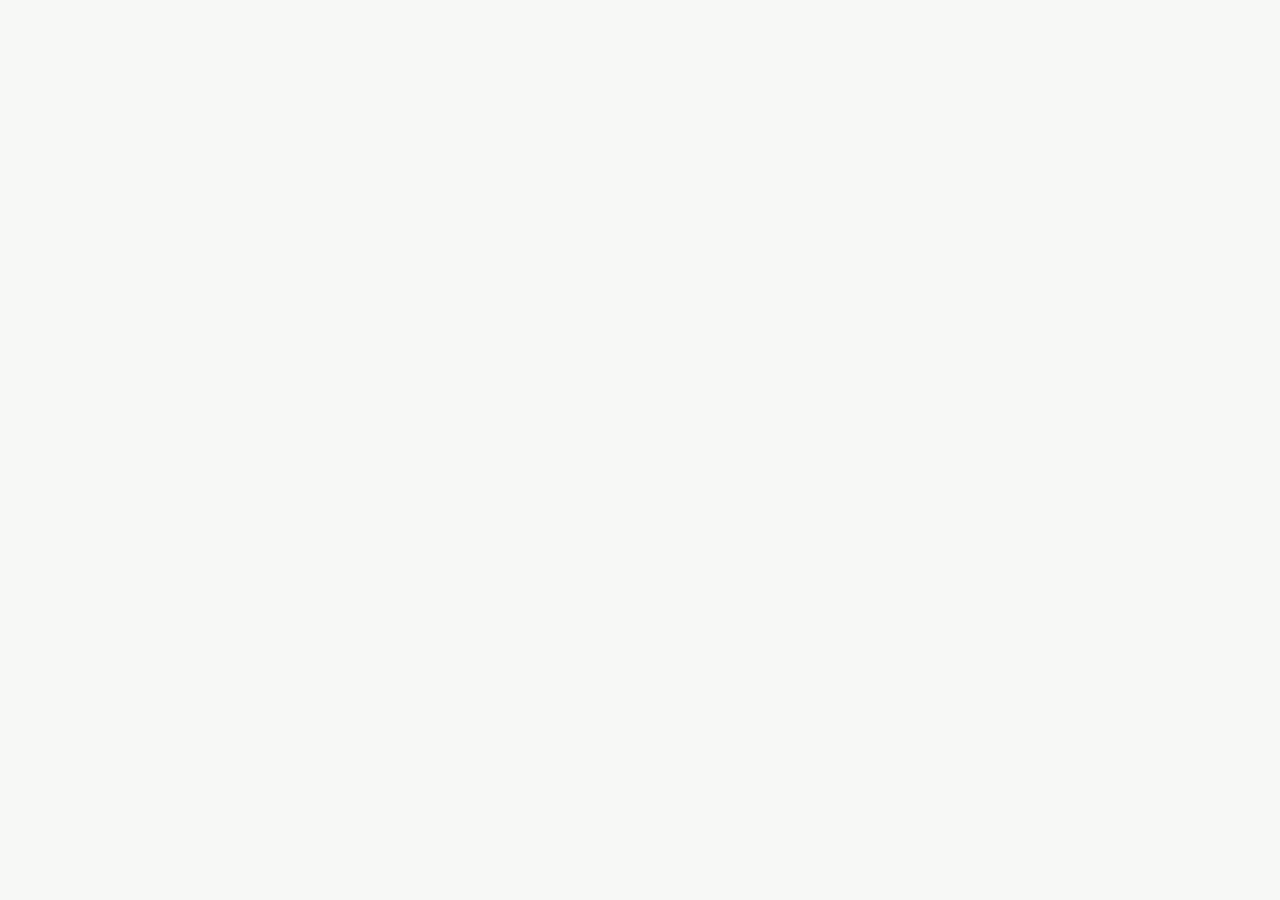
==== commit 853f71e3: "Update index.html" ====
--- a/index.html
+++ b/index.html
@@ -1,36 +1,134 @@
 <!doctype html>
 <html lang="en">
+
 <head>
-<meta charset="utf-8">
-<meta name="viewport" content="width=device-width, initial-scale=1">
-<title>Stevie Jordan, SHRM-SCP | HR Business Partner, Operations &amp; Analytics</title>
-<meta name="description" content="Portfolio of Stevie Jordan, SHRM-SCP — an HR professional specializing in business partnership, HR operations, technology, analytics, employee relations, and practical process improvement.">
-<link rel="canonical" href="https://steviejordan.me/">
-<meta property="og:type" content="website">
-<meta property="og:title" content="Stevie Jordan, SHRM-SCP | HR Business Partner, Operations &amp; Analytics">
-<meta property="og:description" content="Portfolio of Stevie Jordan, SHRM-SCP — an HR professional specializing in business partnership, HR operations, technology, analytics, employee relations, and practical process improvement.">
-<meta property="og:url" content="https://steviejordan.me/">
-<meta property="og:site_name" content="Stevie Jordan, SHRM-SCP">
-<meta name="twitter:card" content="summary_large_image">
-<meta name="theme-color" content="#102a43">
-<link rel="icon" href="/assets/favicon.svg" type="image/svg+xml">
-<link rel="stylesheet" href="/assets/css/styles.css">
-<script type="application/ld+json">{"@context": "https://schema.org", "@type": "Person", "name": "Stevie Jordan", "honorificSuffix": "SHRM-SCP", "url": "https://steviejordan.me", "sameAs": ["https://www.linkedin.com/in/StevieJordan"], "jobTitle": "Human Resources Professional", "address": {"@type": "PostalAddress", "addressLocality": "Fayetteville", "addressRegion": "NC"}, "alumniOf": {"@type": "CollegeOrUniversity", "name": "University of Mount Olive"}}</script>
+  <meta charset="utf-8">
+  <meta name="viewport" content="width=device-width, initial-scale=1">
 
-</head><body data-page="home"><header class="site-header">
-  <div class="nav-shell">
-    <a class="wordmark" href="/" aria-label="Stevie Jordan home"><span class="wordmark-name">Stevie Jordan</span><span class="wordmark-cred">SHRM-SCP</span></a>
-    <button class="menu-button" type="button" aria-expanded="false" aria-controls="site-nav"><span></span><span></span><span></span><span class="sr-only">Open navigation</span></button>
-    <nav id="site-nav" class="site-nav" aria-label="Primary navigation"><a class="nav-link " href="/impact/">Impact</a><a class="nav-link " href="/work/">Work</a><a class="nav-link " href="/about/">About</a><a class="nav-link " href="/resume/">Resume</a><a class="nav-link " href="/contact/">Contact</a></nav>
-  </div>
-</header><main id="main"><section class="hero home-hero"><div class="hero-copy" data-reveal><div class="eyebrow">Stevie Jordan, SHRM-SCP</div><h1>Building Better HR Through <span>Process, Technology &amp; Insight.</span></h1><p class="hero-lede">I’m an HR professional with 10+ years of experience turning workforce and business challenges into practical solutions — from automated workflows and executive analytics to HR technology, compensation planning, employee relations, and leader development.</p><div class="hero-actions"><a class="button" href="/impact/">See My Impact</a><a class="button button-secondary" href="/work/">Explore My Work</a><a class="text-link resume-link" href="/resume/">View Resume <svg aria-hidden="true" viewBox="0 0 20 20"><path d="M4 10h11M11 5l5 5-5 5"/></svg></a></div></div><div class="hero-art" data-reveal><img class="hero-headshot" src="/assets/images/stevie-jordan-headshot.jpg" alt="Stevie Jordan, SHRM-SCP"><div class="orbit orbit-one"></div><div class="orbit orbit-two"></div><div class="hero-tag tag-one">Process Improvement</div><div class="hero-tag tag-two">People Analytics</div><div class="hero-tag tag-three">HR Technology</div></div></section><section class="proof-strip" aria-label="Selected impact"><div class="metric-card "><div class="metric-value">4 weeks → <1 week</div><div class="metric-label">HR approval cycle</div></div><div class="metric-card "><div class="metric-value">~1,200</div><div class="metric-label">Employees supported in compensation planning</div></div><div class="metric-card "><div class="metric-value">120+</div><div class="metric-label">Leaders trained</div></div><div class="metric-card "><div class="metric-value">C-suite</div><div class="metric-label">Ongoing workforce reporting</div></div></section><section class="section-shell"><div class="section-heading" data-reveal><div><div class="eyebrow">Selected work</div><h2>Proof, not just promises.</h2></div><p>Case studies showing how I approach business problems, build practical HR solutions, and translate work into measurable outcomes.</p></div><div class="featured-grid"><article class="project-card featured" data-reveal>
-<a class="project-card-visual" href="/work/hr-workflow-automation/"><div class="project-visual visual-workflow" role="img" aria-label="Illustrative view of HR Workflow Automation."><div class="visual-head"><span>Employee Action</span><span class="visual-badge">Automated</span></div><div class="flow-row"><span>Request</span><i></i><span>Manager</span><i></i><span>HR</span><i></i><span>Finance</span></div><div class="flow-status"><b>Approval hub</b><em>Routing · reminders · status</em></div></div></a>
-<div class="project-card-body"><div class="eyebrow">HR Operations · Automation</div><h3><a href="/work/hr-workflow-automation/">HR Workflow Automation</a></h3><div class="project-hook">4 Weeks → <1 Week</div><p>Redesigned a multi-level employee-action approval process in Smartsheet to standardize intake, automate routing and reminders, and give HR one place to monitor status.</p><a class="text-link" href="/work/hr-workflow-automation/">View case study <svg aria-hidden="true" viewBox="0 0 20 20"><path d="M4 10h11M11 5l5 5-5 5"/></svg></a></div></article><article class="project-card featured" data-reveal>
-<a class="project-card-visual" href="/work/compensation-planning/"><div class="project-visual visual-comp" role="img" aria-label="Illustrative view of Enterprise Compensation Planning."><div class="visual-head"><span>Compensation Planning</span><span class="visual-badge">~1,200 employees</span></div><div class="comp-grid"><span>Employee</span><span>Compa-ratio</span><span>Performance</span><span>Proposed</span><b>Position A</b><i class="bar b1"></i><em>Strong</em><strong>Review</strong><b>Position B</b><i class="bar b2"></i><em>Meets</em><strong>Aligned</strong><b>Position C</b><i class="bar b3"></i><em>Strong</em><strong>Review</strong></div><div class="budget-line"><span>Budget impact</span><b>Live view</b></div></div></a>
-<div class="project-card-body"><div class="eyebrow">Compensation · Analytics</div><h3><a href="/work/compensation-planning/">Enterprise Compensation Planning</a></h3><div class="project-hook">Decision Support for ~1,200 Employees</div><p>Built a structured compensation-planning workbook that combined pay positioning, performance, tenure, history, proposed adjustments, exception flags, and real-time budget impact.</p><a class="text-link" href="/work/compensation-planning/">View case study <svg aria-hidden="true" viewBox="0 0 20 20"><path d="M4 10h11M11 5l5 5-5 5"/></svg></a></div></article><article class="project-card featured" data-reveal>
-<a class="project-card-visual" href="/work/executive-workforce-analytics/"><div class="project-visual visual-dashboard" role="img" aria-label="Illustrative view of Executive Workforce Analytics."><div class="visual-head"><span>Workforce Overview</span><span class="visual-badge">Executive view</span></div><div class="dash-kpis"><div><b>HC</b><span>Headcount</span></div><div><b>%</b><span>Turnover</span></div><div><b>#</b><span>Open roles</span></div></div><div class="dash-chart"><i style="height:36%"></i><i style="height:52%"></i><i style="height:48%"></i><i style="height:69%"></i><i style="height:62%"></i><i style="height:78%"></i><i style="height:71%"></i></div></div></a>
-<div class="project-card-body"><div class="eyebrow">People Analytics · Executive Reporting</div><h3><a href="/work/executive-workforce-analytics/">Executive Workforce Analytics</a></h3><div class="project-hook">From Raw HR Data to C-Suite Insight</div><p>Identified an executive reporting gap, proposed the solution, and built a repeatable workforce dashboard that became an ongoing C-suite reporting resource.</p><a class="text-link" href="/work/executive-workforce-analytics/">View case study <svg aria-hidden="true" viewBox="0 0 20 20"><path d="M4 10h11M11 5l5 5-5 5"/></svg></a></div></article></div><div class="section-action"><a class="button button-secondary" href="/work/">Explore all six case studies</a></div></section><section class="section-shell expertise-section"><div class="section-heading" data-reveal><div><div class="eyebrow">How I work</div><h2>Broad HR capability. One consistent pattern.</h2></div><p>I tend to gravitate toward work where people, process, data and systems overlap.</p></div><div class="expertise-grid"><div class="expertise-item" data-reveal><span>01</span><div><h3>Strategic HR &amp; Business Partnership</h3><p>Leader coaching, performance management, workforce decision support and practical business partnership.</p></div></div><div class="expertise-item" data-reveal><span>02</span><div><h3>HR Operations &amp; Improvement</h3><p>Workflow design, standardization, documentation, process ownership and continuous improvement.</p></div></div><div class="expertise-item" data-reveal><span>03</span><div><h3>HR Technology</h3><p>Workday, UKG, ADP Workforce Now, Smartsheet, iCIMS, automation and systems implementation.</p></div></div><div class="expertise-item" data-reveal><span>04</span><div><h3>People Analytics</h3><p>Power BI, Excel, SQL, dashboards, workforce reporting and executive metrics.</p></div></div><div class="expertise-item" data-reveal><span>05</span><div><h3>Employee Relations &amp; Leader Capability</h3><p>Investigations, policy application, corrective coaching, training and manager support.</p></div></div></div></section><section class="approach-band"><div data-reveal><div class="eyebrow light">My approach</div><h2>I build practical HR solutions people can actually use.</h2><p>I like to understand how work is really happening, find the friction or business need, and build something better — whether that means a workflow, dashboard, system, policy, decision-support tool, or leadership resource.</p><a class="text-link light-link" href="/about/">More about how I work <svg aria-hidden="true" viewBox="0 0 20 20"><path d="M4 10h11M11 5l5 5-5 5"/></svg></a></div><ol class="approach-steps"><li><b>Assess</b><span>Understand the need and root cause.</span></li><li><b>Design</b><span>Define the solution and success criteria.</span></li><li><b>Build</b><span>Create the process, tool or resource.</span></li><li><b>Implement</b><span>Test, communicate and support adoption.</span></li><li><b>Evaluate</b><span>Measure outcomes and refine.</span></li></ol></section><section class="cta-band" data-reveal><div><div class="eyebrow light">Let’s connect</div><h2>Have a role where HR needs to operate smarter?</h2><p>Explore the work, review my experience, or connect with me on LinkedIn.</p></div><div class="cta-actions"><a class="button button-light" href="/resume/">View Resume</a><a class="button button-ghost-light" href="https://www.linkedin.com/in/StevieJordan" target="_blank" rel="noopener">LinkedIn</a></div></section></main><footer class="site-footer"><div class="footer-shell">
-<div><a class="footer-name" href="/">Stevie Jordan, SHRM-SCP</a><p>HR Business Partnership · HR Operations · HR Technology · People Analytics</p></div>
-<div class="footer-links"><a href="https://www.linkedin.com/in/StevieJordan" target="_blank" rel="noopener">LinkedIn</a><a href="/resume/">Resume</a><a href="/contact/">Contact</a></div>
-</div><div class="footer-bottom">© 2026 Stevie Jordan · Built to be fast, accessible and portable.</div></footer>
-<script src="/assets/js/site.js" defer></script></body></html>+  <title>Stevie Jordan, SHRM-SCP | HR Operations, Systems & Analytics</title>
+
+  <meta
+    name="description"
+    content="Portfolio of Stevie Jordan, SHRM-SCP — an HR professional combining business partnership, HR operations, technology, analytics, employee relations, and practical process improvement."
+  >
+
+  <link rel="canonical" href="https://steviejordan.me/">
+
+  <meta property="og:type" content="website">
+  <meta
+    property="og:title"
+    content="Stevie Jordan, SHRM-SCP | HR Operations, Systems & Analytics"
+  >
+  <meta
+    property="og:description"
+    content="See the work behind the resume — HR workflow automation, compensation planning, executive analytics, HR technology, employee relations, and leader development."
+  >
+  <meta property="og:url" content="https://steviejordan.me/">
+  <meta property="og:site_name" content="Stevie Jordan, SHRM-SCP">
+
+  <meta name="twitter:card" content="summary_large_image">
+  <meta name="theme-color" content="#102a43">
+
+  <!--
+    BRAND LOGO / FAVICON:
+    For now this continues using your existing favicon.
+    Later we can replace /assets/favicon.svg with the icon-only Stevie Jordan logo.
+  -->
+  <link rel="icon" href="/assets/favicon.svg" type="image/svg+xml">
+
+  <link rel="stylesheet" href="/assets/css/styles.css">
+
+  <script type="application/ld+json">
+  {
+    "@context": "https://schema.org",
+    "@type": "Person",
+    "name": "Stevie Jordan",
+    "honorificSuffix": "SHRM-SCP",
+    "url": "https://steviejordan.me",
+    "sameAs": [
+      "https://www.linkedin.com/in/StevieJordan"
+    ],
+    "jobTitle": "Human Resources Professional",
+    "address": {
+      "@type": "PostalAddress",
+      "addressLocality": "Fayetteville",
+      "addressRegion": "NC"
+    },
+    "alumniOf": {
+      "@type": "CollegeOrUniversity",
+      "name": "University of Mount Olive"
+    }
+  }
+  </script>
+
+  <!--
+    HOMEPAGE-ONLY STYLES
+    These overrides affect only body[data-page="home"].
+    Other site pages remain unchanged.
+  -->
+  <style>
+
+    /* ------------------------------
+       COMPACT HOMEPAGE HEADER
+       ------------------------------ */
+
+    body[data-page="home"] .nav-shell {
+      min-height: 60px;
+    }
+
+    body[data-page="home"] .nav-link {
+      padding: 18px 0;
+    }
+
+    body[data-page="home"] .nav-link::after {
+      bottom: 10px;
+    }
+
+    body[data-page="home"] .wordmark-name {
+      font-size: 1rem;
+    }
+
+
+    /* ------------------------------
+       HERO
+       ------------------------------ */
+
+    body[data-page="home"] .home-hero {
+      min-height: 610px;
+      padding: 76px 28px 60px;
+      gap: 52px;
+    }
+
+    body[data-page="home"] .home-hero h1 {
+      font-size: clamp(2.8rem, 5.5vw, 5.5rem);
+      max-width: 820px;
+    }
+
+    body[data-page="home"] .hero-lede {
+      font-size: 1.08rem;
+      max-width: 720px;
+      margin: 26px 0 30px;
+    }
+
+    body[data-page="home"] .hero-art {
+      height: 440px;
+    }
+
+    body[data-page="home"] .hero-actions {
+      gap: 12px;
+    }
+
+    body[data-page="home"] button.button {
+      cursor: pointer;
+    }
+
+
+    /* ------------------------------
+       IMPACT CARDS
+       ------------------------------ */
+
+    body[data-page="home"] .proof-strip {
+      margin-bottom: 65px;
+    }
+
+    body[data-page="
--- a/assets/css/styles.css
+++ b/assets/css/styles.css
@@ -65,3 +65,179 @@
   .hero-headshot{width:230px;height:230px;border-width:5px}
   .profile-ring{width:240px;height:240px;border-width:5px}
 }
+
+
+/* ===== Contact form ===== */
+.contact-hero-form{
+  align-items:start;
+  padding-top:105px;
+  padding-bottom:100px;
+}
+.contact-intro{
+  padding-top:28px;
+}
+.contact-intro h1{
+  max-width:560px;
+}
+.contact-intro>p{
+  max-width:560px;
+  margin:28px 0 0;
+}
+.contact-secondary{
+  margin-top:42px;
+  padding-top:26px;
+  border-top:1px solid var(--line);
+  max-width:560px;
+  display:flex;
+  flex-wrap:wrap;
+  align-items:center;
+  gap:10px 18px;
+}
+.contact-secondary>span{
+  color:var(--muted);
+  font-size:.82rem;
+  font-weight:800;
+  text-transform:uppercase;
+  letter-spacing:.08em;
+}
+.contact-form-card{
+  background:#fff;
+  border:1px solid var(--line);
+  border-radius:28px;
+  padding:38px;
+  box-shadow:var(--shadow);
+}
+.contact-form-heading{
+  margin-bottom:30px;
+}
+.contact-form-heading .eyebrow{
+  margin-bottom:12px;
+}
+.contact-form-heading h2{
+  font-size:clamp(2rem,3.4vw,3.25rem);
+}
+.contact-form-heading p{
+  margin:14px 0 0;
+  font-size:.94rem;
+}
+.contact-form{
+  display:grid;
+  gap:20px;
+}
+.form-grid{
+  display:grid;
+  grid-template-columns:1fr 1fr;
+  gap:16px;
+}
+.form-field{
+  display:grid;
+  gap:8px;
+}
+.form-field label{
+  color:var(--ink);
+  font-size:.82rem;
+  font-weight:800;
+}
+.form-field label span{
+  color:var(--muted);
+  font-weight:700;
+  margin-left:5px;
+}
+.form-field input,
+.form-field textarea{
+  width:100%;
+  border:1px solid #bcccdc;
+  background:#fbfcfd;
+  color:var(--ink);
+  border-radius:13px;
+  padding:13px 14px;
+  font:inherit;
+  line-height:1.45;
+  outline:none;
+  transition:border-color .18s ease,box-shadow .18s ease,background .18s ease;
+}
+.form-field textarea{
+  min-height:150px;
+  resize:vertical;
+}
+.form-field input:focus,
+.form-field textarea:focus{
+  border-color:var(--blue);
+  background:#fff;
+  box-shadow:0 0 0 4px rgba(22,101,216,.10);
+}
+.form-field textarea::placeholder{
+  color:#829ab1;
+}
+.form-submit-row{
+  display:flex;
+  align-items:center;
+  gap:16px;
+  flex-wrap:wrap;
+  margin-top:2px;
+}
+.form-submit{
+  min-width:150px;
+  cursor:pointer;
+}
+.form-submit:disabled{
+  cursor:wait;
+  opacity:.72;
+  transform:none;
+}
+.form-status{
+  margin:0;
+  font-size:.86rem;
+  font-weight:700;
+  min-height:1.4em;
+}
+.form-status.success{
+  color:#16705a;
+}
+.form-status.error{
+  color:#b42318;
+}
+.form-honeypot{
+  position:absolute!important;
+  width:1px!important;
+  height:1px!important;
+  padding:0!important;
+  margin:-1px!important;
+  overflow:hidden!important;
+  clip:rect(0,0,0,0)!important;
+  white-space:nowrap!important;
+  border:0!important;
+}
+
+@media (max-width:1050px){
+  .contact-hero-form{
+    padding-top:82px;
+    padding-bottom:80px;
+  }
+  .contact-intro{
+    padding-top:0;
+  }
+}
+@media (max-width:760px){
+  .contact-hero-form{
+    padding:72px 20px 60px;
+    gap:52px;
+  }
+  .contact-secondary{
+    margin-top:30px;
+  }
+  .contact-form-card{
+    padding:26px 20px;
+    border-radius:22px;
+  }
+  .form-grid{
+    grid-template-columns:1fr;
+  }
+  .form-submit-row{
+    align-items:flex-start;
+    flex-direction:column;
+  }
+  .form-submit{
+    width:100%;
+  }
+}
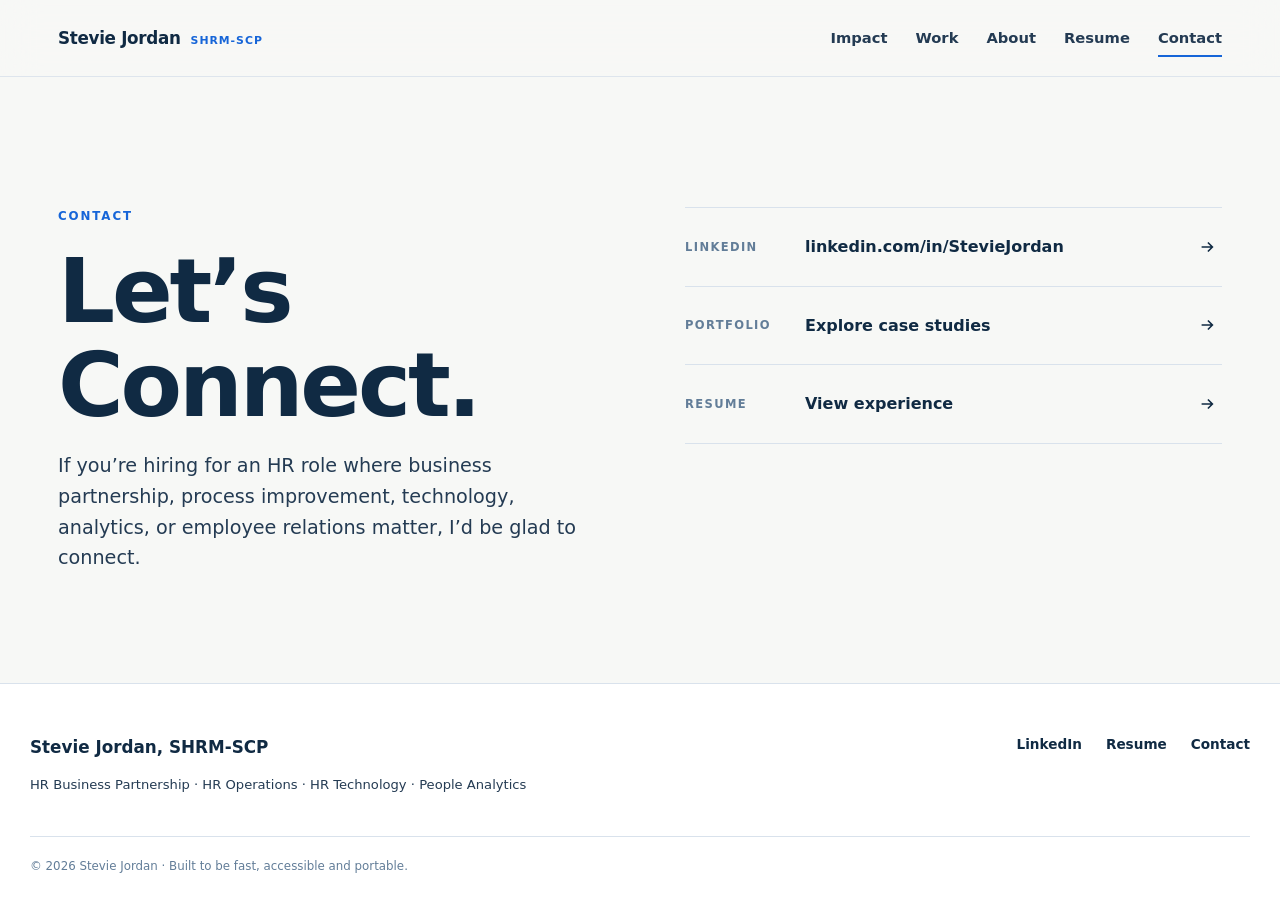
==== commit 02b6a875: "Update index.html Reverse last Commit" ====
--- a/index.html
+++ b/index.html
@@ -1,134 +1,30 @@
 <!doctype html>
 <html lang="en">
+<head>
+<meta charset="utf-8">
+<meta name="viewport" content="width=device-width, initial-scale=1">
+<title>Contact Stevie Jordan, SHRM-SCP</title>
+<meta name="description" content="Connect with Stevie Jordan regarding HR business partner, HR operations, HR technology, analytics, and employee relations opportunities.">
+<link rel="canonical" href="https://steviejordan.me/contact/">
+<meta property="og:type" content="website">
+<meta property="og:title" content="Contact Stevie Jordan, SHRM-SCP">
+<meta property="og:description" content="Connect with Stevie Jordan regarding HR business partner, HR operations, HR technology, analytics, and employee relations opportunities.">
+<meta property="og:url" content="https://steviejordan.me/contact/">
+<meta property="og:site_name" content="Stevie Jordan, SHRM-SCP">
+<meta name="twitter:card" content="summary_large_image">
+<meta name="theme-color" content="#102a43">
+<link rel="icon" href="/assets/favicon.svg" type="image/svg+xml">
+<link rel="stylesheet" href="/assets/css/styles.css">
+<script type="application/ld+json">{"@context": "https://schema.org", "@type": "Person", "name": "Stevie Jordan", "honorificSuffix": "SHRM-SCP", "url": "https://steviejordan.me", "sameAs": ["https://www.linkedin.com/in/StevieJordan"], "jobTitle": "Human Resources Professional", "address": {"@type": "PostalAddress", "addressLocality": "Fayetteville", "addressRegion": "NC"}, "alumniOf": {"@type": "CollegeOrUniversity", "name": "University of Mount Olive"}}</script>
 
-<head>
-  <meta charset="utf-8">
-  <meta name="viewport" content="width=device-width, initial-scale=1">
-
-  <title>Stevie Jordan, SHRM-SCP | HR Operations, Systems & Analytics</title>
-
-  <meta
-    name="description"
-    content="Portfolio of Stevie Jordan, SHRM-SCP — an HR professional combining business partnership, HR operations, technology, analytics, employee relations, and practical process improvement."
-  >
-
-  <link rel="canonical" href="https://steviejordan.me/">
-
-  <meta property="og:type" content="website">
-  <meta
-    property="og:title"
-    content="Stevie Jordan, SHRM-SCP | HR Operations, Systems & Analytics"
-  >
-  <meta
-    property="og:description"
-    content="See the work behind the resume — HR workflow automation, compensation planning, executive analytics, HR technology, employee relations, and leader development."
-  >
-  <meta property="og:url" content="https://steviejordan.me/">
-  <meta property="og:site_name" content="Stevie Jordan, SHRM-SCP">
-
-  <meta name="twitter:card" content="summary_large_image">
-  <meta name="theme-color" content="#102a43">
-
-  <!--
-    BRAND LOGO / FAVICON:
-    For now this continues using your existing favicon.
-    Later we can replace /assets/favicon.svg with the icon-only Stevie Jordan logo.
-  -->
-  <link rel="icon" href="/assets/favicon.svg" type="image/svg+xml">
-
-  <link rel="stylesheet" href="/assets/css/styles.css">
-
-  <script type="application/ld+json">
-  {
-    "@context": "https://schema.org",
-    "@type": "Person",
-    "name": "Stevie Jordan",
-    "honorificSuffix": "SHRM-SCP",
-    "url": "https://steviejordan.me",
-    "sameAs": [
-      "https://www.linkedin.com/in/StevieJordan"
-    ],
-    "jobTitle": "Human Resources Professional",
-    "address": {
-      "@type": "PostalAddress",
-      "addressLocality": "Fayetteville",
-      "addressRegion": "NC"
-    },
-    "alumniOf": {
-      "@type": "CollegeOrUniversity",
-      "name": "University of Mount Olive"
-    }
-  }
-  </script>
-
-  <!--
-    HOMEPAGE-ONLY STYLES
-    These overrides affect only body[data-page="home"].
-    Other site pages remain unchanged.
-  -->
-  <style>
-
-    /* ------------------------------
-       COMPACT HOMEPAGE HEADER
-       ------------------------------ */
-
-    body[data-page="home"] .nav-shell {
-      min-height: 60px;
-    }
-
-    body[data-page="home"] .nav-link {
-      padding: 18px 0;
-    }
-
-    body[data-page="home"] .nav-link::after {
-      bottom: 10px;
-    }
-
-    body[data-page="home"] .wordmark-name {
-      font-size: 1rem;
-    }
-
-
-    /* ------------------------------
-       HERO
-       ------------------------------ */
-
-    body[data-page="home"] .home-hero {
-      min-height: 610px;
-      padding: 76px 28px 60px;
-      gap: 52px;
-    }
-
-    body[data-page="home"] .home-hero h1 {
-      font-size: clamp(2.8rem, 5.5vw, 5.5rem);
-      max-width: 820px;
-    }
-
-    body[data-page="home"] .hero-lede {
-      font-size: 1.08rem;
-      max-width: 720px;
-      margin: 26px 0 30px;
-    }
-
-    body[data-page="home"] .hero-art {
-      height: 440px;
-    }
-
-    body[data-page="home"] .hero-actions {
-      gap: 12px;
-    }
-
-    body[data-page="home"] button.button {
-      cursor: pointer;
-    }
-
-
-    /* ------------------------------
-       IMPACT CARDS
-       ------------------------------ */
-
-    body[data-page="home"] .proof-strip {
-      margin-bottom: 65px;
-    }
-
-    body[data-page="
+</head><body data-page="contact"><header class="site-header">
+  <div class="nav-shell">
+    <a class="wordmark" href="/" aria-label="Stevie Jordan home"><span class="wordmark-name">Stevie Jordan</span><span class="wordmark-cred">SHRM-SCP</span></a>
+    <button class="menu-button" type="button" aria-expanded="false" aria-controls="site-nav"><span></span><span></span><span></span><span class="sr-only">Open navigation</span></button>
+    <nav id="site-nav" class="site-nav" aria-label="Primary navigation"><a class="nav-link " href="/impact/">Impact</a><a class="nav-link " href="/work/">Work</a><a class="nav-link " href="/about/">About</a><a class="nav-link " href="/resume/">Resume</a><a class="nav-link active" href="/contact/">Contact</a></nav>
+  </div>
+</header><main id="main"><section class="contact-hero"><div><div class="eyebrow">Contact</div><h1>Let’s Connect.</h1><p>If you’re hiring for an HR role where business partnership, process improvement, technology, analytics, or employee relations matter, I’d be glad to connect.</p></div><div class="contact-panel"><a class="contact-row" href="https://www.linkedin.com/in/StevieJordan" target="_blank" rel="noopener"><span>LinkedIn</span><b>linkedin.com/in/StevieJordan</b><svg aria-hidden="true" viewBox="0 0 20 20"><path d="M4 10h11M11 5l5 5-5 5"/></svg></a><a class="contact-row" href="/work/"><span>Portfolio</span><b>Explore case studies</b><svg aria-hidden="true" viewBox="0 0 20 20"><path d="M4 10h11M11 5l5 5-5 5"/></svg></a><a class="contact-row" href="/resume/"><span>Resume</span><b>View experience</b><svg aria-hidden="true" viewBox="0 0 20 20"><path d="M4 10h11M11 5l5 5-5 5"/></svg></a></div></section></main><footer class="site-footer"><div class="footer-shell">
+<div><a class="footer-name" href="/">Stevie Jordan, SHRM-SCP</a><p>HR Business Partnership · HR Operations · HR Technology · People Analytics</p></div>
+<div class="footer-links"><a href="https://www.linkedin.com/in/StevieJordan" target="_blank" rel="noopener">LinkedIn</a><a href="/resume/">Resume</a><a href="/contact/">Contact</a></div>
+</div><div class="footer-bottom">© 2026 Stevie Jordan · Built to be fast, accessible and portable.</div></footer>
+<script src="/assets/js/site.js" defer></script></body></html>
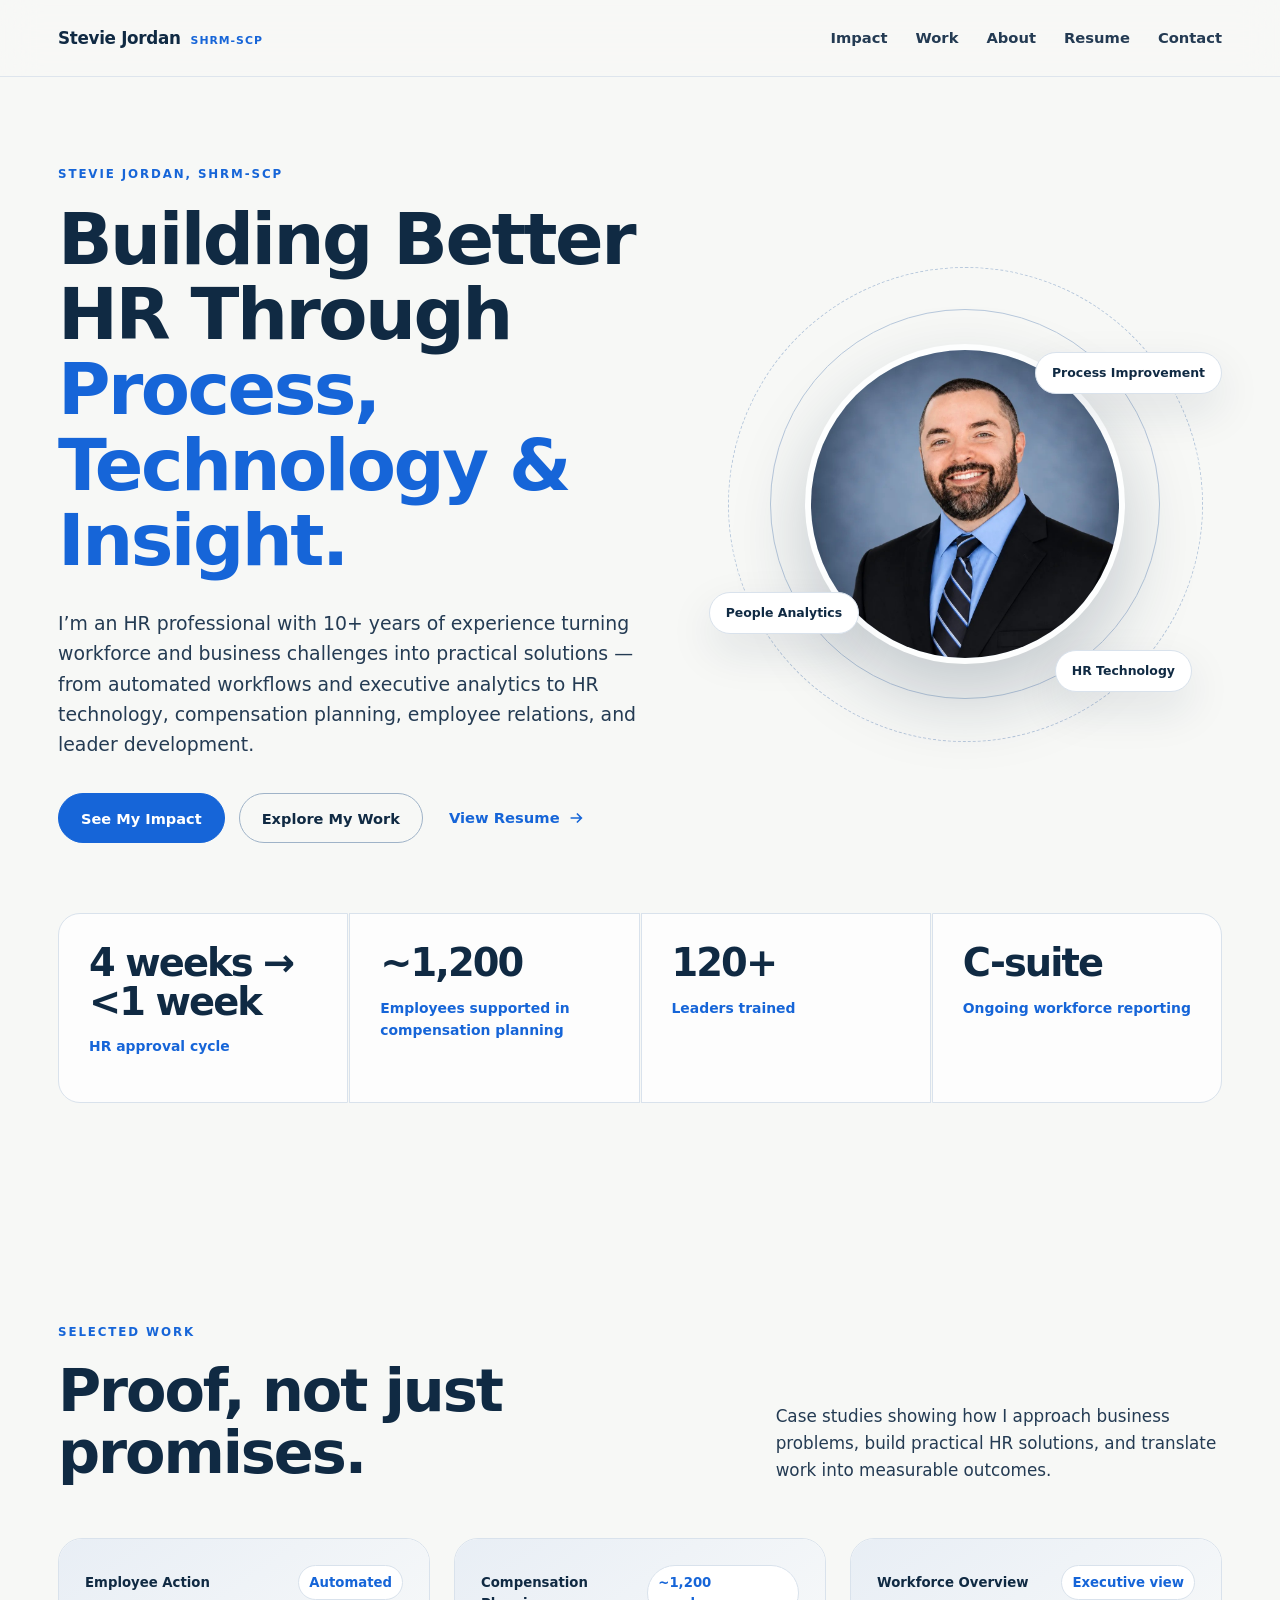
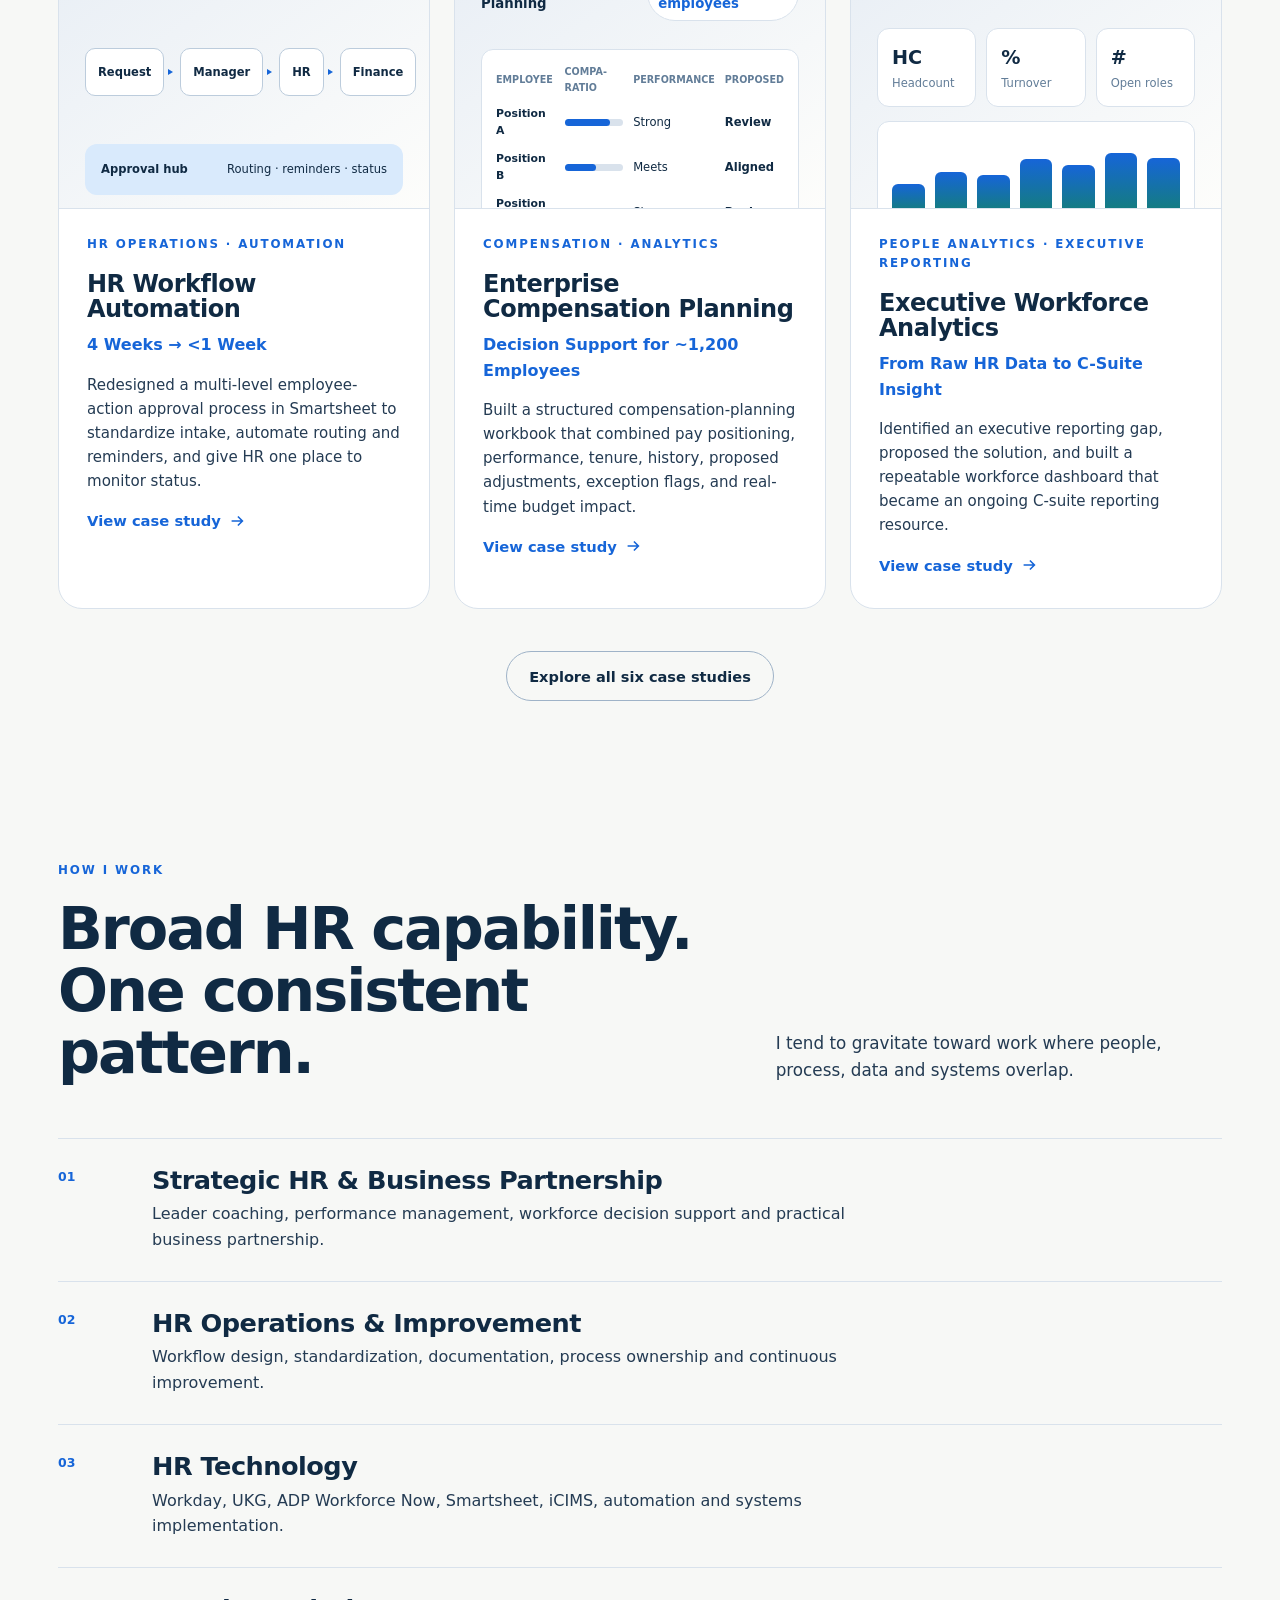
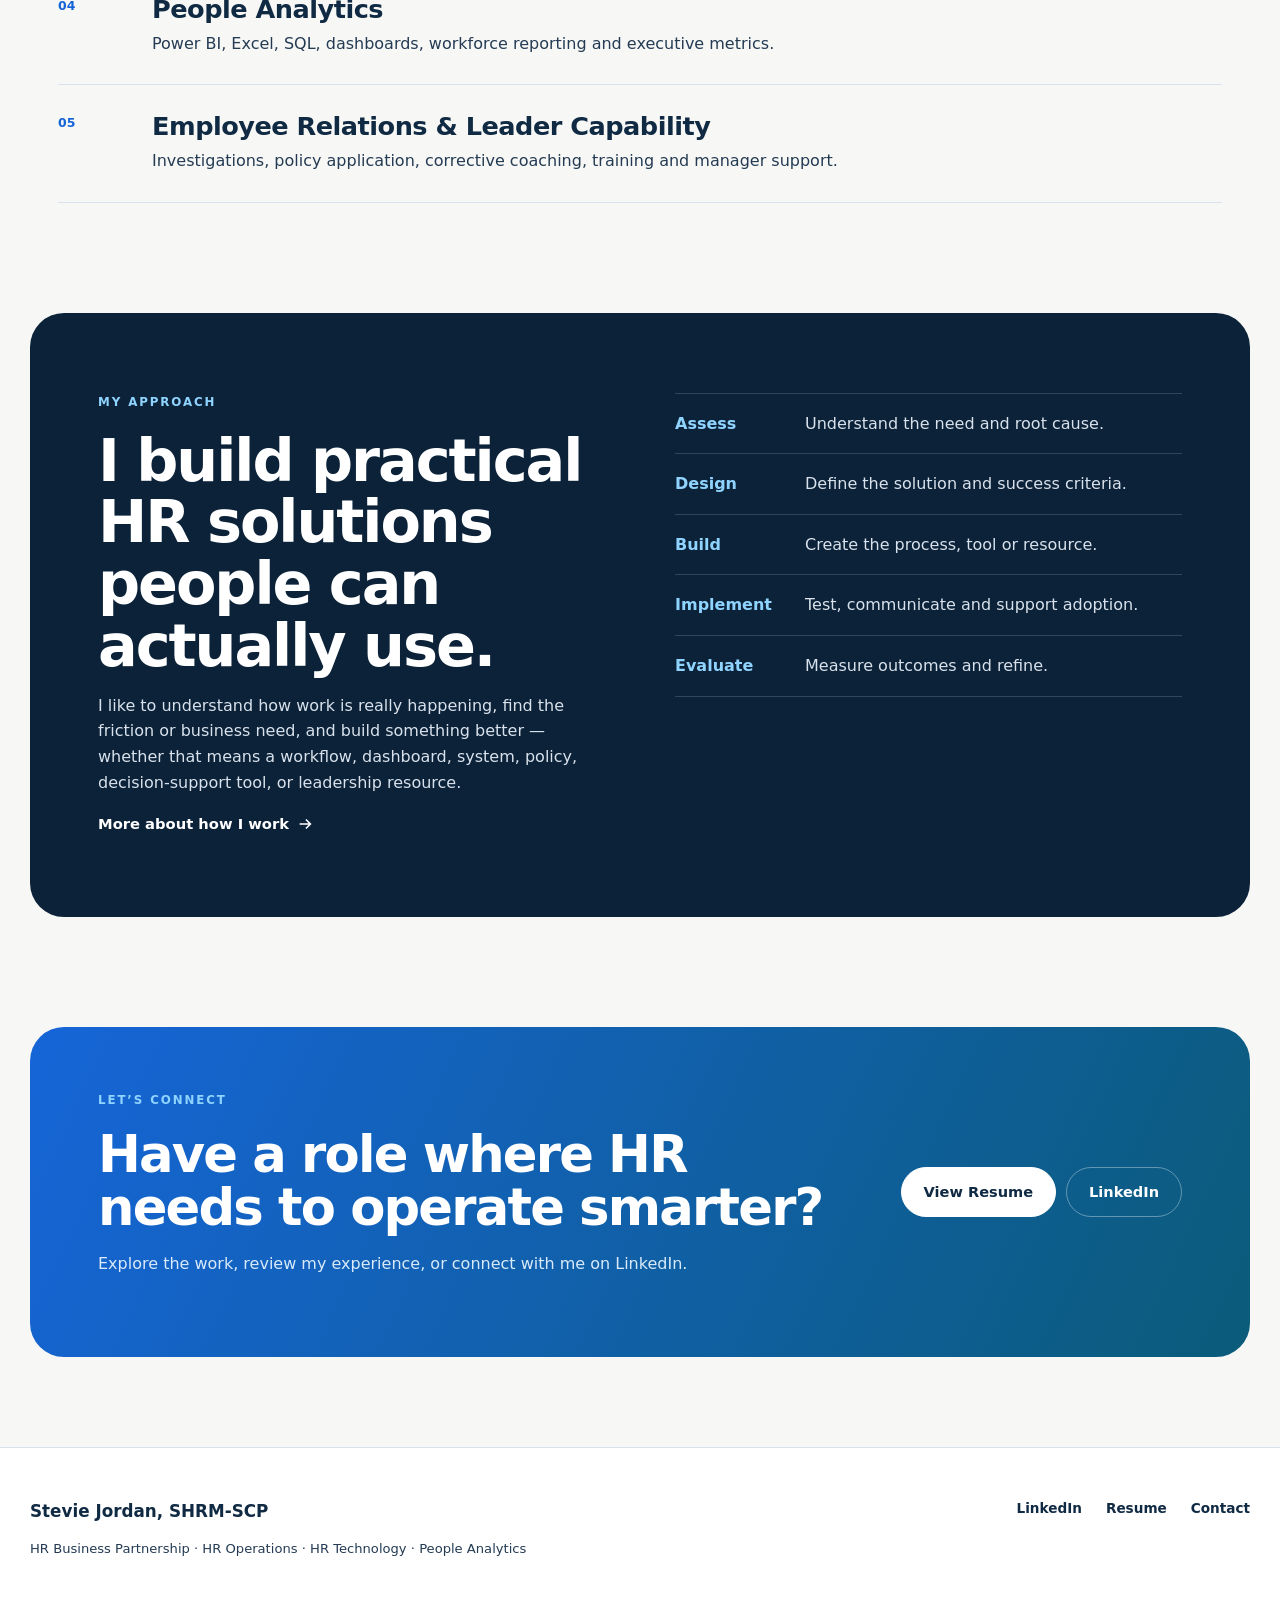
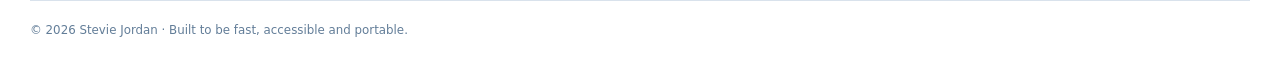
==== commit bdac8d64: "Update index.html" ====
--- a/index.html
+++ b/index.html
@@ -3,13 +3,13 @@
 <head>
 <meta charset="utf-8">
 <meta name="viewport" content="width=device-width, initial-scale=1">
-<title>Contact Stevie Jordan, SHRM-SCP</title>
-<meta name="description" content="Connect with Stevie Jordan regarding HR business partner, HR operations, HR technology, analytics, and employee relations opportunities.">
-<link rel="canonical" href="https://steviejordan.me/contact/">
+<title>Stevie Jordan, SHRM-SCP | HR Business Partner, Operations &amp; Analytics</title>
+<meta name="description" content="Portfolio of Stevie Jordan, SHRM-SCP — an HR professional specializing in business partnership, HR operations, technology, analytics, employee relations, and practical process improvement.">
+<link rel="canonical" href="https://steviejordan.me/">
 <meta property="og:type" content="website">
-<meta property="og:title" content="Contact Stevie Jordan, SHRM-SCP">
-<meta property="og:description" content="Connect with Stevie Jordan regarding HR business partner, HR operations, HR technology, analytics, and employee relations opportunities.">
-<meta property="og:url" content="https://steviejordan.me/contact/">
+<meta property="og:title" content="Stevie Jordan, SHRM-SCP | HR Business Partner, Operations &amp; Analytics">
+<meta property="og:description" content="Portfolio of Stevie Jordan, SHRM-SCP — an HR professional specializing in business partnership, HR operations, technology, analytics, employee relations, and practical process improvement.">
+<meta property="og:url" content="https://steviejordan.me/">
 <meta property="og:site_name" content="Stevie Jordan, SHRM-SCP">
 <meta name="twitter:card" content="summary_large_image">
 <meta name="theme-color" content="#102a43">
@@ -17,13 +17,19 @@
 <link rel="stylesheet" href="/assets/css/styles.css">
 <script type="application/ld+json">{"@context": "https://schema.org", "@type": "Person", "name": "Stevie Jordan", "honorificSuffix": "SHRM-SCP", "url": "https://steviejordan.me", "sameAs": ["https://www.linkedin.com/in/StevieJordan"], "jobTitle": "Human Resources Professional", "address": {"@type": "PostalAddress", "addressLocality": "Fayetteville", "addressRegion": "NC"}, "alumniOf": {"@type": "CollegeOrUniversity", "name": "University of Mount Olive"}}</script>
 
-</head><body data-page="contact"><header class="site-header">
+</head><body data-page="home"><header class="site-header">
   <div class="nav-shell">
     <a class="wordmark" href="/" aria-label="Stevie Jordan home"><span class="wordmark-name">Stevie Jordan</span><span class="wordmark-cred">SHRM-SCP</span></a>
     <button class="menu-button" type="button" aria-expanded="false" aria-controls="site-nav"><span></span><span></span><span></span><span class="sr-only">Open navigation</span></button>
-    <nav id="site-nav" class="site-nav" aria-label="Primary navigation"><a class="nav-link " href="/impact/">Impact</a><a class="nav-link " href="/work/">Work</a><a class="nav-link " href="/about/">About</a><a class="nav-link " href="/resume/">Resume</a><a class="nav-link active" href="/contact/">Contact</a></nav>
+    <nav id="site-nav" class="site-nav" aria-label="Primary navigation"><a class="nav-link " href="/impact/">Impact</a><a class="nav-link " href="/work/">Work</a><a class="nav-link " href="/about/">About</a><a class="nav-link " href="/resume/">Resume</a><a class="nav-link " href="/contact/">Contact</a></nav>
   </div>
-</header><main id="main"><section class="contact-hero"><div><div class="eyebrow">Contact</div><h1>Let’s Connect.</h1><p>If you’re hiring for an HR role where business partnership, process improvement, technology, analytics, or employee relations matter, I’d be glad to connect.</p></div><div class="contact-panel"><a class="contact-row" href="https://www.linkedin.com/in/StevieJordan" target="_blank" rel="noopener"><span>LinkedIn</span><b>linkedin.com/in/StevieJordan</b><svg aria-hidden="true" viewBox="0 0 20 20"><path d="M4 10h11M11 5l5 5-5 5"/></svg></a><a class="contact-row" href="/work/"><span>Portfolio</span><b>Explore case studies</b><svg aria-hidden="true" viewBox="0 0 20 20"><path d="M4 10h11M11 5l5 5-5 5"/></svg></a><a class="contact-row" href="/resume/"><span>Resume</span><b>View experience</b><svg aria-hidden="true" viewBox="0 0 20 20"><path d="M4 10h11M11 5l5 5-5 5"/></svg></a></div></section></main><footer class="site-footer"><div class="footer-shell">
+</header><main id="main"><section class="hero home-hero"><div class="hero-copy" data-reveal><div class="eyebrow">Stevie Jordan, SHRM-SCP</div><h1>Building Better HR Through <span>Process, Technology &amp; Insight.</span></h1><p class="hero-lede">I’m an HR professional with 10+ years of experience turning workforce and business challenges into practical solutions — from automated workflows and executive analytics to HR technology, compensation planning, employee relations, and leader development.</p><div class="hero-actions"><a class="button" href="/impact/">See My Impact</a><a class="button button-secondary" href="/work/">Explore My Work</a><a class="text-link resume-link" href="/resume/">View Resume <svg aria-hidden="true" viewBox="0 0 20 20"><path d="M4 10h11M11 5l5 5-5 5"/></svg></a></div></div><div class="hero-art" data-reveal><img class="hero-headshot" src="/assets/images/stevie-jordan-headshot.jpg" alt="Stevie Jordan, SHRM-SCP"><div class="orbit orbit-one"></div><div class="orbit orbit-two"></div><div class="hero-tag tag-one">Process Improvement</div><div class="hero-tag tag-two">People Analytics</div><div class="hero-tag tag-three">HR Technology</div></div></section><section class="proof-strip" aria-label="Selected impact"><div class="metric-card "><div class="metric-value">4 weeks → <1 week</div><div class="metric-label">HR approval cycle</div></div><div class="metric-card "><div class="metric-value">~1,200</div><div class="metric-label">Employees supported in compensation planning</div></div><div class="metric-card "><div class="metric-value">120+</div><div class="metric-label">Leaders trained</div></div><div class="metric-card "><div class="metric-value">C-suite</div><div class="metric-label">Ongoing workforce reporting</div></div></section><section class="section-shell"><div class="section-heading" data-reveal><div><div class="eyebrow">Selected work</div><h2>Proof, not just promises.</h2></div><p>Case studies showing how I approach business problems, build practical HR solutions, and translate work into measurable outcomes.</p></div><div class="featured-grid"><article class="project-card featured" data-reveal>
+<a class="project-card-visual" href="/work/hr-workflow-automation/"><div class="project-visual visual-workflow" role="img" aria-label="Illustrative view of HR Workflow Automation."><div class="visual-head"><span>Employee Action</span><span class="visual-badge">Automated</span></div><div class="flow-row"><span>Request</span><i></i><span>Manager</span><i></i><span>HR</span><i></i><span>Finance</span></div><div class="flow-status"><b>Approval hub</b><em>Routing · reminders · status</em></div></div></a>
+<div class="project-card-body"><div class="eyebrow">HR Operations · Automation</div><h3><a href="/work/hr-workflow-automation/">HR Workflow Automation</a></h3><div class="project-hook">4 Weeks → <1 Week</div><p>Redesigned a multi-level employee-action approval process in Smartsheet to standardize intake, automate routing and reminders, and give HR one place to monitor status.</p><a class="text-link" href="/work/hr-workflow-automation/">View case study <svg aria-hidden="true" viewBox="0 0 20 20"><path d="M4 10h11M11 5l5 5-5 5"/></svg></a></div></article><article class="project-card featured" data-reveal>
+<a class="project-card-visual" href="/work/compensation-planning/"><div class="project-visual visual-comp" role="img" aria-label="Illustrative view of Enterprise Compensation Planning."><div class="visual-head"><span>Compensation Planning</span><span class="visual-badge">~1,200 employees</span></div><div class="comp-grid"><span>Employee</span><span>Compa-ratio</span><span>Performance</span><span>Proposed</span><b>Position A</b><i class="bar b1"></i><em>Strong</em><strong>Review</strong><b>Position B</b><i class="bar b2"></i><em>Meets</em><strong>Aligned</strong><b>Position C</b><i class="bar b3"></i><em>Strong</em><strong>Review</strong></div><div class="budget-line"><span>Budget impact</span><b>Live view</b></div></div></a>
+<div class="project-card-body"><div class="eyebrow">Compensation · Analytics</div><h3><a href="/work/compensation-planning/">Enterprise Compensation Planning</a></h3><div class="project-hook">Decision Support for ~1,200 Employees</div><p>Built a structured compensation-planning workbook that combined pay positioning, performance, tenure, history, proposed adjustments, exception flags, and real-time budget impact.</p><a class="text-link" href="/work/compensation-planning/">View case study <svg aria-hidden="true" viewBox="0 0 20 20"><path d="M4 10h11M11 5l5 5-5 5"/></svg></a></div></article><article class="project-card featured" data-reveal>
+<a class="project-card-visual" href="/work/executive-workforce-analytics/"><div class="project-visual visual-dashboard" role="img" aria-label="Illustrative view of Executive Workforce Analytics."><div class="visual-head"><span>Workforce Overview</span><span class="visual-badge">Executive view</span></div><div class="dash-kpis"><div><b>HC</b><span>Headcount</span></div><div><b>%</b><span>Turnover</span></div><div><b>#</b><span>Open roles</span></div></div><div class="dash-chart"><i style="height:36%"></i><i style="height:52%"></i><i style="height:48%"></i><i style="height:69%"></i><i style="height:62%"></i><i style="height:78%"></i><i style="height:71%"></i></div></div></a>
+<div class="project-card-body"><div class="eyebrow">People Analytics · Executive Reporting</div><h3><a href="/work/executive-workforce-analytics/">Executive Workforce Analytics</a></h3><div class="project-hook">From Raw HR Data to C-Suite Insight</div><p>Identified an executive reporting gap, proposed the solution, and built a repeatable workforce dashboard that became an ongoing C-suite reporting resource.</p><a class="text-link" href="/work/executive-workforce-analytics/">View case study <svg aria-hidden="true" viewBox="0 0 20 20"><path d="M4 10h11M11 5l5 5-5 5"/></svg></a></div></article></div><div class="section-action"><a class="button button-secondary" href="/work/">Explore all six case studies</a></div></section><section class="section-shell expertise-section"><div class="section-heading" data-reveal><div><div class="eyebrow">How I work</div><h2>Broad HR capability. One consistent pattern.</h2></div><p>I tend to gravitate toward work where people, process, data and systems overlap.</p></div><div class="expertise-grid"><div class="expertise-item" data-reveal><span>01</span><div><h3>Strategic HR &amp; Business Partnership</h3><p>Leader coaching, performance management, workforce decision support and practical business partnership.</p></div></div><div class="expertise-item" data-reveal><span>02</span><div><h3>HR Operations &amp; Improvement</h3><p>Workflow design, standardization, documentation, process ownership and continuous improvement.</p></div></div><div class="expertise-item" data-reveal><span>03</span><div><h3>HR Technology</h3><p>Workday, UKG, ADP Workforce Now, Smartsheet, iCIMS, automation and systems implementation.</p></div></div><div class="expertise-item" data-reveal><span>04</span><div><h3>People Analytics</h3><p>Power BI, Excel, SQL, dashboards, workforce reporting and executive metrics.</p></div></div><div class="expertise-item" data-reveal><span>05</span><div><h3>Employee Relations &amp; Leader Capability</h3><p>Investigations, policy application, corrective coaching, training and manager support.</p></div></div></div></section><section class="approach-band"><div data-reveal><div class="eyebrow light">My approach</div><h2>I build practical HR solutions people can actually use.</h2><p>I like to understand how work is really happening, find the friction or business need, and build something better — whether that means a workflow, dashboard, system, policy, decision-support tool, or leadership resource.</p><a class="text-link light-link" href="/about/">More about how I work <svg aria-hidden="true" viewBox="0 0 20 20"><path d="M4 10h11M11 5l5 5-5 5"/></svg></a></div><ol class="approach-steps"><li><b>Assess</b><span>Understand the need and root cause.</span></li><li><b>Design</b><span>Define the solution and success criteria.</span></li><li><b>Build</b><span>Create the process, tool or resource.</span></li><li><b>Implement</b><span>Test, communicate and support adoption.</span></li><li><b>Evaluate</b><span>Measure outcomes and refine.</span></li></ol></section><section class="cta-band" data-reveal><div><div class="eyebrow light">Let’s connect</div><h2>Have a role where HR needs to operate smarter?</h2><p>Explore the work, review my experience, or connect with me on LinkedIn.</p></div><div class="cta-actions"><a class="button button-light" href="/resume/">View Resume</a><a class="button button-ghost-light" href="https://www.linkedin.com/in/StevieJordan" target="_blank" rel="noopener">LinkedIn</a></div></section></main><footer class="site-footer"><div class="footer-shell">
 <div><a class="footer-name" href="/">Stevie Jordan, SHRM-SCP</a><p>HR Business Partnership · HR Operations · HR Technology · People Analytics</p></div>
 <div class="footer-links"><a href="https://www.linkedin.com/in/StevieJordan" target="_blank" rel="noopener">LinkedIn</a><a href="/resume/">Resume</a><a href="/contact/">Contact</a></div>
 </div><div class="footer-bottom">© 2026 Stevie Jordan · Built to be fast, accessible and portable.</div></footer>
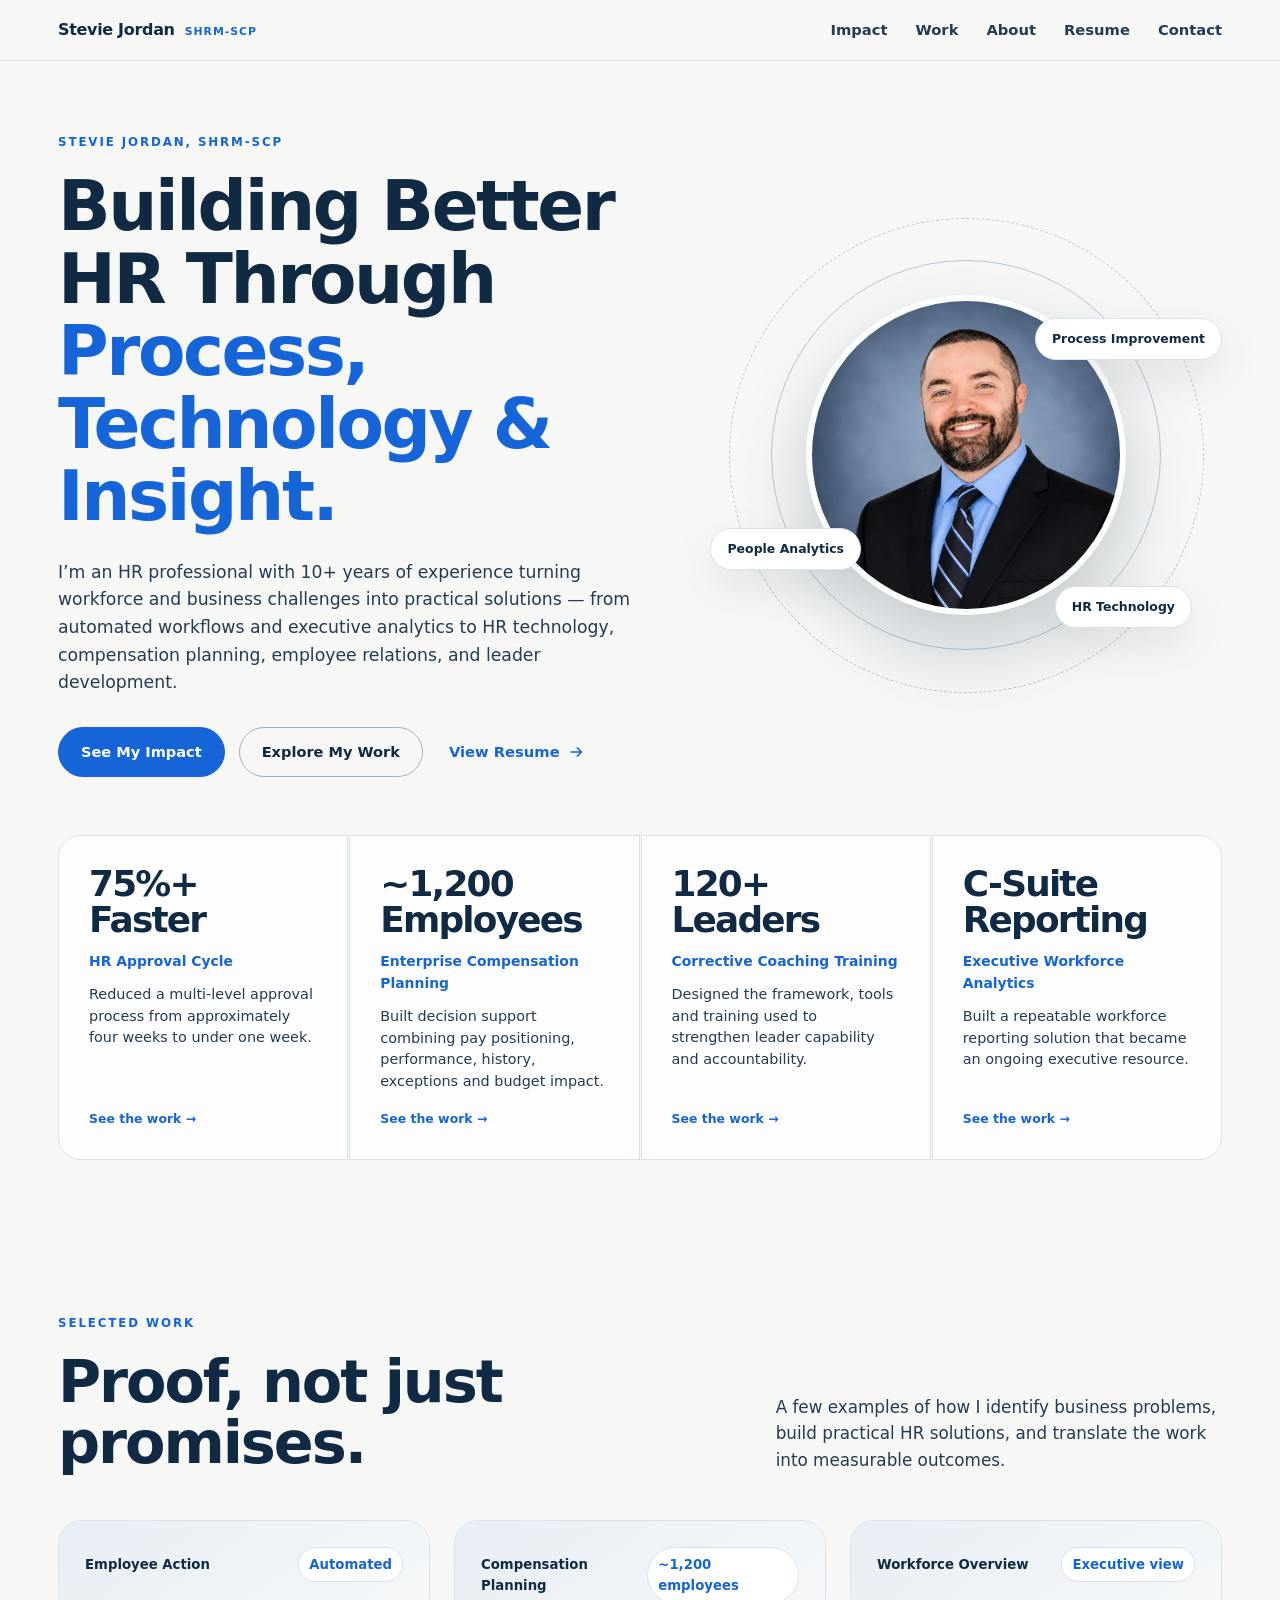
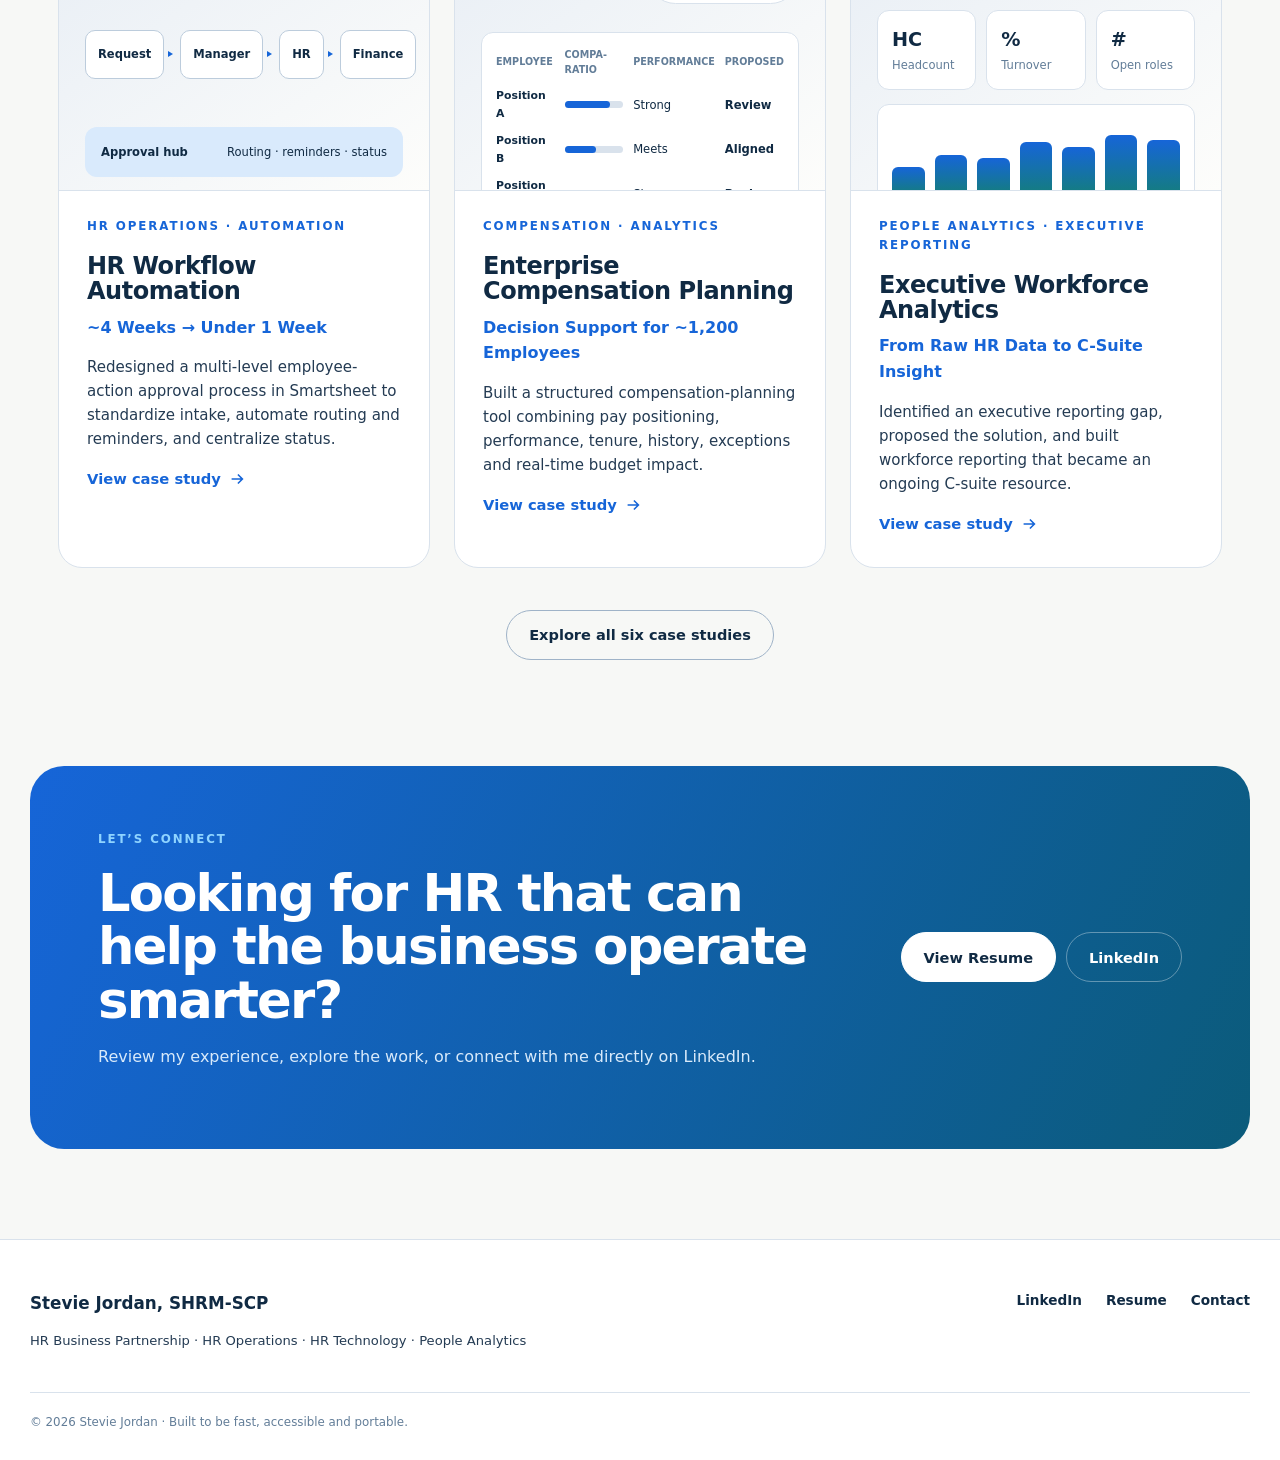
==== commit c7ddb82e: "Update index.html" ====
--- a/index.html
+++ b/index.html
@@ -3,34 +3,767 @@
 <head>
 <meta charset="utf-8">
 <meta name="viewport" content="width=device-width, initial-scale=1">
-<title>Stevie Jordan, SHRM-SCP | HR Business Partner, Operations &amp; Analytics</title>
-<meta name="description" content="Portfolio of Stevie Jordan, SHRM-SCP — an HR professional specializing in business partnership, HR operations, technology, analytics, employee relations, and practical process improvement.">
+
+<title>Stevie Jordan, SHRM-SCP | HR Operations, Systems &amp; Analytics</title>
+<meta name="description" content="Portfolio of Stevie Jordan, SHRM-SCP — an HR professional combining business partnership, HR operations, technology, analytics, employee relations, and practical process improvement.">
+
 <link rel="canonical" href="https://steviejordan.me/">
 <meta property="og:type" content="website">
-<meta property="og:title" content="Stevie Jordan, SHRM-SCP | HR Business Partner, Operations &amp; Analytics">
-<meta property="og:description" content="Portfolio of Stevie Jordan, SHRM-SCP — an HR professional specializing in business partnership, HR operations, technology, analytics, employee relations, and practical process improvement.">
+<meta property="og:title" content="Stevie Jordan, SHRM-SCP | HR Operations, Systems &amp; Analytics">
+<meta property="og:description" content="See the work behind the resume — HR workflow automation, compensation planning, executive analytics, HR technology, employee relations, and leader development.">
 <meta property="og:url" content="https://steviejordan.me/">
 <meta property="og:site_name" content="Stevie Jordan, SHRM-SCP">
 <meta name="twitter:card" content="summary_large_image">
 <meta name="theme-color" content="#102a43">
+
 <link rel="icon" href="/assets/favicon.svg" type="image/svg+xml">
 <link rel="stylesheet" href="/assets/css/styles.css">
-<script type="application/ld+json">{"@context": "https://schema.org", "@type": "Person", "name": "Stevie Jordan", "honorificSuffix": "SHRM-SCP", "url": "https://steviejordan.me", "sameAs": ["https://www.linkedin.com/in/StevieJordan"], "jobTitle": "Human Resources Professional", "address": {"@type": "PostalAddress", "addressLocality": "Fayetteville", "addressRegion": "NC"}, "alumniOf": {"@type": "CollegeOrUniversity", "name": "University of Mount Olive"}}</script>
-
-</head><body data-page="home"><header class="site-header">
+
+<script type="application/ld+json">
+{
+  "@context": "https://schema.org",
+  "@type": "Person",
+  "name": "Stevie Jordan",
+  "honorificSuffix": "SHRM-SCP",
+  "url": "https://steviejordan.me",
+  "sameAs": ["https://www.linkedin.com/in/StevieJordan"],
+  "jobTitle": "Human Resources Professional",
+  "address": {
+    "@type": "PostalAddress",
+    "addressLocality": "Fayetteville",
+    "addressRegion": "NC"
+  },
+  "alumniOf": {
+    "@type": "CollegeOrUniversity",
+    "name": "University of Mount Olive"
+  }
+}
+</script>
+
+<style>
+/* HOMEPAGE-ONLY OVERRIDES */
+
+body[data-page="home"] .nav-shell {
+  min-height: 60px;
+}
+
+body[data-page="home"] .nav-link {
+  padding: 18px 0;
+}
+
+body[data-page="home"] .nav-link::after {
+  bottom: 10px;
+}
+
+body[data-page="home"] .wordmark-name {
+  font-size: 1rem;
+}
+
+body[data-page="home"] .home-hero {
+  min-height: 590px;
+  padding: 72px 28px 58px;
+  gap: 52px;
+}
+
+body[data-page="home"] .home-hero h1 {
+  font-size: clamp(2.8rem, 5.4vw, 5.35rem);
+  max-width: 850px;
+}
+
+body[data-page="home"] .hero-lede {
+  font-size: 1.08rem;
+  max-width: 760px;
+  margin: 26px 0 30px;
+}
+
+body[data-page="home"] .hero-art {
+  height: 430px;
+}
+
+body[data-page="home"] .proof-strip {
+  margin-bottom: 72px;
+}
+
+body[data-page="home"] .home-impact-card {
+  min-height: 220px;
+}
+
+body[data-page="home"] .home-impact-card .metric-value {
+  font-size: clamp(1.8rem, 2.8vw, 2.8rem);
+}
+
+body[data-page="home"] .home-impact-card .metric-label {
+  margin-top: 12px;
+}
+
+body[data-page="home"] .home-impact-card p {
+  margin: 12px 0 16px;
+  font-size: .9rem;
+  line-height: 1.5;
+}
+
+body[data-page="home"] .home-impact-card .card-link {
+  margin-top: auto;
+}
+
+body[data-page="home"] .home-selected-work {
+  padding-top: 82px;
+  padding-bottom: 96px;
+}
+
+body[data-page="home"] .home-selected-work .section-heading {
+  margin-bottom: 46px;
+}
+
+body[data-page="home"] .home-final-cta {
+  margin-top: 10px;
+}
+
+@media (max-width: 900px) {
+  body[data-page="home"] .home-hero {
+    min-height: auto;
+    padding-top: 58px;
+    gap: 34px;
+  }
+
+  body[data-page="home"] .hero-art {
+    height: 380px;
+  }
+
+  body[data-page="home"] .proof-strip {
+    grid-template-columns: repeat(2, 1fr);
+    gap: 12px;
+  }
+
+  body[data-page="home"] .proof-strip .metric-card {
+    border-radius: 18px !important;
+  }
+}
+
+@media (max-width: 620px) {
+  body[data-page="home"] .proof-strip {
+    grid-template-columns: 1fr;
+  }
+
+  body[data-page="home"] .home-hero h1 {
+    font-size: clamp(2.55rem, 12vw, 4rem);
+  }
+}
+</style>
+</head>
+
+<body data-page="home">
+
+<header class="site-header">
   <div class="nav-shell">
-    <a class="wordmark" href="/" aria-label="Stevie Jordan home"><span class="wordmark-name">Stevie Jordan</span><span class="wordmark-cred">SHRM-SCP</span></a>
-    <button class="menu-button" type="button" aria-expanded="false" aria-controls="site-nav"><span></span><span></span><span></span><span class="sr-only">Open navigation</span></button>
-    <nav id="site-nav" class="site-nav" aria-label="Primary navigation"><a class="nav-link " href="/impact/">Impact</a><a class="nav-link " href="/work/">Work</a><a class="nav-link " href="/about/">About</a><a class="nav-link " href="/resume/">Resume</a><a class="nav-link " href="/contact/">Contact</a></nav>
+
+    <a class="wordmark" href="/" aria-label="Stevie Jordan home">
+      <span class="wordmark-name">Stevie Jordan</span>
+      <span class="wordmark-cred">SHRM-SCP</span>
+    </a>
+
+    <button
+      class="menu-button"
+      type="button"
+      aria-expanded="false"
+      aria-controls="site-nav"
+    >
+      <span></span>
+      <span></span>
+      <span></span>
+      <span class="sr-only">Open navigation</span>
+    </button>
+
+    <nav id="site-nav" class="site-nav" aria-label="Primary navigation">
+      <a class="nav-link" href="/impact/">Impact</a>
+      <a class="nav-link" href="/work/">Work</a>
+      <a class="nav-link" href="/about/">About</a>
+      <a class="nav-link" href="/resume/">Resume</a>
+      <a class="nav-link" href="/contact/">Contact</a>
+    </nav>
+
   </div>
-</header><main id="main"><section class="hero home-hero"><div class="hero-copy" data-reveal><div class="eyebrow">Stevie Jordan, SHRM-SCP</div><h1>Building Better HR Through <span>Process, Technology &amp; Insight.</span></h1><p class="hero-lede">I’m an HR professional with 10+ years of experience turning workforce and business challenges into practical solutions — from automated workflows and executive analytics to HR technology, compensation planning, employee relations, and leader development.</p><div class="hero-actions"><a class="button" href="/impact/">See My Impact</a><a class="button button-secondary" href="/work/">Explore My Work</a><a class="text-link resume-link" href="/resume/">View Resume <svg aria-hidden="true" viewBox="0 0 20 20"><path d="M4 10h11M11 5l5 5-5 5"/></svg></a></div></div><div class="hero-art" data-reveal><img class="hero-headshot" src="/assets/images/stevie-jordan-headshot.jpg" alt="Stevie Jordan, SHRM-SCP"><div class="orbit orbit-one"></div><div class="orbit orbit-two"></div><div class="hero-tag tag-one">Process Improvement</div><div class="hero-tag tag-two">People Analytics</div><div class="hero-tag tag-three">HR Technology</div></div></section><section class="proof-strip" aria-label="Selected impact"><div class="metric-card "><div class="metric-value">4 weeks → <1 week</div><div class="metric-label">HR approval cycle</div></div><div class="metric-card "><div class="metric-value">~1,200</div><div class="metric-label">Employees supported in compensation planning</div></div><div class="metric-card "><div class="metric-value">120+</div><div class="metric-label">Leaders trained</div></div><div class="metric-card "><div class="metric-value">C-suite</div><div class="metric-label">Ongoing workforce reporting</div></div></section><section class="section-shell"><div class="section-heading" data-reveal><div><div class="eyebrow">Selected work</div><h2>Proof, not just promises.</h2></div><p>Case studies showing how I approach business problems, build practical HR solutions, and translate work into measurable outcomes.</p></div><div class="featured-grid"><article class="project-card featured" data-reveal>
-<a class="project-card-visual" href="/work/hr-workflow-automation/"><div class="project-visual visual-workflow" role="img" aria-label="Illustrative view of HR Workflow Automation."><div class="visual-head"><span>Employee Action</span><span class="visual-badge">Automated</span></div><div class="flow-row"><span>Request</span><i></i><span>Manager</span><i></i><span>HR</span><i></i><span>Finance</span></div><div class="flow-status"><b>Approval hub</b><em>Routing · reminders · status</em></div></div></a>
-<div class="project-card-body"><div class="eyebrow">HR Operations · Automation</div><h3><a href="/work/hr-workflow-automation/">HR Workflow Automation</a></h3><div class="project-hook">4 Weeks → <1 Week</div><p>Redesigned a multi-level employee-action approval process in Smartsheet to standardize intake, automate routing and reminders, and give HR one place to monitor status.</p><a class="text-link" href="/work/hr-workflow-automation/">View case study <svg aria-hidden="true" viewBox="0 0 20 20"><path d="M4 10h11M11 5l5 5-5 5"/></svg></a></div></article><article class="project-card featured" data-reveal>
-<a class="project-card-visual" href="/work/compensation-planning/"><div class="project-visual visual-comp" role="img" aria-label="Illustrative view of Enterprise Compensation Planning."><div class="visual-head"><span>Compensation Planning</span><span class="visual-badge">~1,200 employees</span></div><div class="comp-grid"><span>Employee</span><span>Compa-ratio</span><span>Performance</span><span>Proposed</span><b>Position A</b><i class="bar b1"></i><em>Strong</em><strong>Review</strong><b>Position B</b><i class="bar b2"></i><em>Meets</em><strong>Aligned</strong><b>Position C</b><i class="bar b3"></i><em>Strong</em><strong>Review</strong></div><div class="budget-line"><span>Budget impact</span><b>Live view</b></div></div></a>
-<div class="project-card-body"><div class="eyebrow">Compensation · Analytics</div><h3><a href="/work/compensation-planning/">Enterprise Compensation Planning</a></h3><div class="project-hook">Decision Support for ~1,200 Employees</div><p>Built a structured compensation-planning workbook that combined pay positioning, performance, tenure, history, proposed adjustments, exception flags, and real-time budget impact.</p><a class="text-link" href="/work/compensation-planning/">View case study <svg aria-hidden="true" viewBox="0 0 20 20"><path d="M4 10h11M11 5l5 5-5 5"/></svg></a></div></article><article class="project-card featured" data-reveal>
-<a class="project-card-visual" href="/work/executive-workforce-analytics/"><div class="project-visual visual-dashboard" role="img" aria-label="Illustrative view of Executive Workforce Analytics."><div class="visual-head"><span>Workforce Overview</span><span class="visual-badge">Executive view</span></div><div class="dash-kpis"><div><b>HC</b><span>Headcount</span></div><div><b>%</b><span>Turnover</span></div><div><b>#</b><span>Open roles</span></div></div><div class="dash-chart"><i style="height:36%"></i><i style="height:52%"></i><i style="height:48%"></i><i style="height:69%"></i><i style="height:62%"></i><i style="height:78%"></i><i style="height:71%"></i></div></div></a>
-<div class="project-card-body"><div class="eyebrow">People Analytics · Executive Reporting</div><h3><a href="/work/executive-workforce-analytics/">Executive Workforce Analytics</a></h3><div class="project-hook">From Raw HR Data to C-Suite Insight</div><p>Identified an executive reporting gap, proposed the solution, and built a repeatable workforce dashboard that became an ongoing C-suite reporting resource.</p><a class="text-link" href="/work/executive-workforce-analytics/">View case study <svg aria-hidden="true" viewBox="0 0 20 20"><path d="M4 10h11M11 5l5 5-5 5"/></svg></a></div></article></div><div class="section-action"><a class="button button-secondary" href="/work/">Explore all six case studies</a></div></section><section class="section-shell expertise-section"><div class="section-heading" data-reveal><div><div class="eyebrow">How I work</div><h2>Broad HR capability. One consistent pattern.</h2></div><p>I tend to gravitate toward work where people, process, data and systems overlap.</p></div><div class="expertise-grid"><div class="expertise-item" data-reveal><span>01</span><div><h3>Strategic HR &amp; Business Partnership</h3><p>Leader coaching, performance management, workforce decision support and practical business partnership.</p></div></div><div class="expertise-item" data-reveal><span>02</span><div><h3>HR Operations &amp; Improvement</h3><p>Workflow design, standardization, documentation, process ownership and continuous improvement.</p></div></div><div class="expertise-item" data-reveal><span>03</span><div><h3>HR Technology</h3><p>Workday, UKG, ADP Workforce Now, Smartsheet, iCIMS, automation and systems implementation.</p></div></div><div class="expertise-item" data-reveal><span>04</span><div><h3>People Analytics</h3><p>Power BI, Excel, SQL, dashboards, workforce reporting and executive metrics.</p></div></div><div class="expertise-item" data-reveal><span>05</span><div><h3>Employee Relations &amp; Leader Capability</h3><p>Investigations, policy application, corrective coaching, training and manager support.</p></div></div></div></section><section class="approach-band"><div data-reveal><div class="eyebrow light">My approach</div><h2>I build practical HR solutions people can actually use.</h2><p>I like to understand how work is really happening, find the friction or business need, and build something better — whether that means a workflow, dashboard, system, policy, decision-support tool, or leadership resource.</p><a class="text-link light-link" href="/about/">More about how I work <svg aria-hidden="true" viewBox="0 0 20 20"><path d="M4 10h11M11 5l5 5-5 5"/></svg></a></div><ol class="approach-steps"><li><b>Assess</b><span>Understand the need and root cause.</span></li><li><b>Design</b><span>Define the solution and success criteria.</span></li><li><b>Build</b><span>Create the process, tool or resource.</span></li><li><b>Implement</b><span>Test, communicate and support adoption.</span></li><li><b>Evaluate</b><span>Measure outcomes and refine.</span></li></ol></section><section class="cta-band" data-reveal><div><div class="eyebrow light">Let’s connect</div><h2>Have a role where HR needs to operate smarter?</h2><p>Explore the work, review my experience, or connect with me on LinkedIn.</p></div><div class="cta-actions"><a class="button button-light" href="/resume/">View Resume</a><a class="button button-ghost-light" href="https://www.linkedin.com/in/StevieJordan" target="_blank" rel="noopener">LinkedIn</a></div></section></main><footer class="site-footer"><div class="footer-shell">
-<div><a class="footer-name" href="/">Stevie Jordan, SHRM-SCP</a><p>HR Business Partnership · HR Operations · HR Technology · People Analytics</p></div>
-<div class="footer-links"><a href="https://www.linkedin.com/in/StevieJordan" target="_blank" rel="noopener">LinkedIn</a><a href="/resume/">Resume</a><a href="/contact/">Contact</a></div>
-</div><div class="footer-bottom">© 2026 Stevie Jordan · Built to be fast, accessible and portable.</div></footer>
-<script src="/assets/js/site.js" defer></script></body></html>
+</header>
+
+<main id="main">
+
+  <!-- HERO -->
+ <!-- HERO -->
+<section class="hero home-hero">
+
+  <div class="hero-copy" data-reveal>
+
+    <div class="eyebrow">
+      Stevie Jordan, SHRM-SCP
+    </div>
+
+    <h1>
+      Building Better HR Through
+      <span>Process, Technology &amp; Insight.</span>
+    </h1>
+
+    <p class="hero-lede">
+      I’m an HR professional with 10+ years of experience turning workforce
+      and business challenges into practical solutions — from automated
+      workflows and executive analytics to HR technology, compensation
+      planning, employee relations, and leader development.
+    </p>
+
+    <div class="hero-actions">
+
+      <a class="button" href="/impact/">
+        See My Impact
+      </a>
+
+      <a class="button button-secondary" href="/work/">
+        Explore My Work
+      </a>
+
+      <a class="text-link resume-link" href="/resume/">
+        View Resume
+        <svg aria-hidden="true" viewBox="0 0 20 20">
+          <path d="M4 10h11M11 5l5 5-5 5"/>
+        </svg>
+      </a>
+
+    </div>
+
+  </div>
+
+  <div class="hero-art" data-reveal>
+
+    <img
+      class="hero-headshot"
+      src="/assets/images/stevie-jordan-headshot.jpg"
+      alt="Stevie Jordan, SHRM-SCP"
+    >
+
+    <div class="orbit orbit-one"></div>
+    <div class="orbit orbit-two"></div>
+
+    <div class="hero-tag tag-one">
+      Process Improvement
+    </div>
+
+    <div class="hero-tag tag-two">
+      People Analytics
+    </div>
+
+    <div class="hero-tag tag-three">
+      HR Technology
+    </div>
+
+  </div>
+
+</section>
+
+
+  <!-- IMPACT -->
+  <section class="proof-strip" aria-label="Selected impact">
+
+    <a
+      class="metric-card home-impact-card"
+      href="/work/hr-workflow-automation/"
+    >
+
+      <div class="metric-value">
+        75%+ Faster
+      </div>
+
+      <div class="metric-label">
+        HR Approval Cycle
+      </div>
+
+      <p>
+        Reduced a multi-level approval process from approximately four weeks
+        to under one week.
+      </p>
+
+      <span class="card-link">
+        See the work →
+      </span>
+
+    </a>
+
+
+    <a
+      class="metric-card home-impact-card"
+      href="/work/compensation-planning/"
+    >
+
+      <div class="metric-value">
+        ~1,200 Employees
+      </div>
+
+      <div class="metric-label">
+        Enterprise Compensation Planning
+      </div>
+
+      <p>
+        Built decision support combining pay positioning, performance,
+        history, exceptions and budget impact.
+      </p>
+
+      <span class="card-link">
+        See the work →
+      </span>
+
+    </a>
+
+
+    <a
+      class="metric-card home-impact-card"
+      href="/work/corrective-coaching/"
+    >
+
+      <div class="metric-value">
+        120+ Leaders
+      </div>
+
+      <div class="metric-label">
+        Corrective Coaching Training
+      </div>
+
+      <p>
+        Designed the framework, tools and training used to strengthen
+        leader capability and accountability.
+      </p>
+
+      <span class="card-link">
+        See the work →
+      </span>
+
+    </a>
+
+
+    <a
+      class="metric-card home-impact-card"
+      href="/work/executive-workforce-analytics/"
+    >
+
+      <div class="metric-value">
+        C-Suite Reporting
+      </div>
+
+      <div class="metric-label">
+        Executive Workforce Analytics
+      </div>
+
+      <p>
+        Built a repeatable workforce reporting solution that became an
+        ongoing executive resource.
+      </p>
+
+      <span class="card-link">
+        See the work →
+      </span>
+
+    </a>
+
+  </section>
+
+
+  <!-- SELECTED WORK -->
+  <section class="section-shell home-selected-work">
+
+    <div class="section-heading" data-reveal>
+
+      <div>
+
+        <div class="eyebrow">
+          Selected work
+        </div>
+
+        <h2>
+          Proof, not just promises.
+        </h2>
+
+      </div>
+
+      <p>
+        A few examples of how I identify business problems, build practical
+        HR solutions, and translate the work into measurable outcomes.
+      </p>
+
+    </div>
+
+
+    <div class="featured-grid">
+
+
+      <!-- WORKFLOW AUTOMATION -->
+      <article class="project-card featured" data-reveal>
+
+        <a
+          class="project-card-visual"
+          href="/work/hr-workflow-automation/"
+        >
+
+          <div
+            class="project-visual visual-workflow"
+            role="img"
+            aria-label="Illustrative view of HR Workflow Automation."
+          >
+
+            <div class="visual-head">
+              <span>Employee Action</span>
+              <span class="visual-badge">Automated</span>
+            </div>
+
+            <div class="flow-row">
+              <span>Request</span>
+              <i></i>
+              <span>Manager</span>
+              <i></i>
+              <span>HR</span>
+              <i></i>
+              <span>Finance</span>
+            </div>
+
+            <div class="flow-status">
+              <b>Approval hub</b>
+              <em>Routing · reminders · status</em>
+            </div>
+
+          </div>
+
+        </a>
+
+
+        <div class="project-card-body">
+
+          <div class="eyebrow">
+            HR Operations · Automation
+          </div>
+
+          <h3>
+            <a href="/work/hr-workflow-automation/">
+              HR Workflow Automation
+            </a>
+          </h3>
+
+          <div class="project-hook">
+            ~4 Weeks → Under 1 Week
+          </div>
+
+          <p>
+            Redesigned a multi-level employee-action approval process in
+            Smartsheet to standardize intake, automate routing and reminders,
+            and centralize status.
+          </p>
+
+          <a
+            class="text-link"
+            href="/work/hr-workflow-automation/"
+          >
+            View case study
+
+            <svg aria-hidden="true" viewBox="0 0 20 20">
+              <path d="M4 10h11M11 5l5 5-5 5"/>
+            </svg>
+
+          </a>
+
+        </div>
+
+      </article>
+
+
+      <!-- COMPENSATION -->
+      <article class="project-card featured" data-reveal>
+
+        <a
+          class="project-card-visual"
+          href="/work/compensation-planning/"
+        >
+
+          <div
+            class="project-visual visual-comp"
+            role="img"
+            aria-label="Illustrative view of Enterprise Compensation Planning."
+          >
+
+            <div class="visual-head">
+              <span>Compensation Planning</span>
+              <span class="visual-badge">~1,200 employees</span>
+            </div>
+
+            <div class="comp-grid">
+
+              <span>Employee</span>
+              <span>Compa-ratio</span>
+              <span>Performance</span>
+              <span>Proposed</span>
+
+              <b>Position A</b>
+              <i class="bar b1"></i>
+              <em>Strong</em>
+              <strong>Review</strong>
+
+              <b>Position B</b>
+              <i class="bar b2"></i>
+              <em>Meets</em>
+              <strong>Aligned</strong>
+
+              <b>Position C</b>
+              <i class="bar b3"></i>
+              <em>Strong</em>
+              <strong>Review</strong>
+
+            </div>
+
+            <div class="budget-line">
+              <span>Budget impact</span>
+              <b>Live view</b>
+            </div>
+
+          </div>
+
+        </a>
+
+
+        <div class="project-card-body">
+
+          <div class="eyebrow">
+            Compensation · Analytics
+          </div>
+
+          <h3>
+            <a href="/work/compensation-planning/">
+              Enterprise Compensation Planning
+            </a>
+          </h3>
+
+          <div class="project-hook">
+            Decision Support for ~1,200 Employees
+          </div>
+
+          <p>
+            Built a structured compensation-planning tool combining pay
+            positioning, performance, tenure, history, exceptions and
+            real-time budget impact.
+          </p>
+
+          <a
+            class="text-link"
+            href="/work/compensation-planning/"
+          >
+            View case study
+
+            <svg aria-hidden="true" viewBox="0 0 20 20">
+              <path d="M4 10h11M11 5l5 5-5 5"/>
+            </svg>
+
+          </a>
+
+        </div>
+
+      </article>
+
+
+      <!-- EXECUTIVE ANALYTICS -->
+      <article class="project-card featured" data-reveal>
+
+        <a
+          class="project-card-visual"
+          href="/work/executive-workforce-analytics/"
+        >
+
+          <div
+            class="project-visual visual-dashboard"
+            role="img"
+            aria-label="Illustrative view of Executive Workforce Analytics."
+          >
+
+            <div class="visual-head">
+              <span>Workforce Overview</span>
+              <span class="visual-badge">Executive view</span>
+            </div>
+
+            <div class="dash-kpis">
+
+              <div>
+                <b>HC</b>
+                <span>Headcount</span>
+              </div>
+
+              <div>
+                <b>%</b>
+                <span>Turnover</span>
+              </div>
+
+              <div>
+                <b>#</b>
+                <span>Open roles</span>
+              </div>
+
+            </div>
+
+            <div class="dash-chart">
+              <i style="height:36%"></i>
+              <i style="height:52%"></i>
+              <i style="height:48%"></i>
+              <i style="height:69%"></i>
+              <i style="height:62%"></i>
+              <i style="height:78%"></i>
+              <i style="height:71%"></i>
+            </div>
+
+          </div>
+
+        </a>
+
+
+        <div class="project-card-body">
+
+          <div class="eyebrow">
+            People Analytics · Executive Reporting
+          </div>
+
+          <h3>
+            <a href="/work/executive-workforce-analytics/">
+              Executive Workforce Analytics
+            </a>
+          </h3>
+
+          <div class="project-hook">
+            From Raw HR Data to C-Suite Insight
+          </div>
+
+          <p>
+            Identified an executive reporting gap, proposed the solution,
+            and built workforce reporting that became an ongoing
+            C-suite resource.
+          </p>
+
+          <a
+            class="text-link"
+            href="/work/executive-workforce-analytics/"
+          >
+            View case study
+
+            <svg aria-hidden="true" viewBox="0 0 20 20">
+              <path d="M4 10h11M11 5l5 5-5 5"/>
+            </svg>
+
+          </a>
+
+        </div>
+
+      </article>
+
+    </div>
+
+
+    <div class="section-action">
+      <a
+        class="button button-secondary"
+        href="/work/"
+      >
+        Explore all six case studies
+      </a>
+    </div>
+
+  </section>
+
+
+  <!-- FINAL CTA -->
+  <section
+    class="cta-band home-final-cta"
+    data-reveal
+  >
+
+    <div>
+
+      <div class="eyebrow light">
+        Let’s connect
+      </div>
+
+      <h2>
+        Looking for HR that can help the business operate smarter?
+      </h2>
+
+      <p>
+        Review my experience, explore the work, or connect with me directly
+        on LinkedIn.
+      </p>
+
+    </div>
+
+
+    <div class="cta-actions">
+
+      <a
+        class="button button-light"
+        href="/resume/"
+      >
+        View Resume
+      </a>
+
+      <a
+        class="button button-ghost-light"
+        href="https://www.linkedin.com/in/StevieJordan"
+        target="_blank"
+        rel="noopener"
+      >
+        LinkedIn
+      </a>
+
+    </div>
+
+  </section>
+
+</main>
+
+
+<footer class="site-footer">
+
+  <div class="footer-shell">
+
+    <div>
+
+      <a class="footer-name" href="/">
+        Stevie Jordan, SHRM-SCP
+      </a>
+
+      <p>
+        HR Business Partnership · HR Operations · HR Technology · People Analytics
+      </p>
+
+    </div>
+
+
+    <div class="footer-links">
+
+      <a
+        href="https://www.linkedin.com/in/StevieJordan"
+        target="_blank"
+        rel="noopener"
+      >
+        LinkedIn
+      </a>
+
+      <a href="/resume/">
+        Resume
+      </a>
+
+      <a href="/contact/">
+        Contact
+      </a>
+
+    </div>
+
+  </div>
+
+
+  <div class="footer-bottom">
+    © 2026 Stevie Jordan · Built to be fast, accessible and portable.
+  </div>
+
+</footer>
+
+
+<script src="/assets/js/site.js" defer></script>
+
+</body>
+</html>
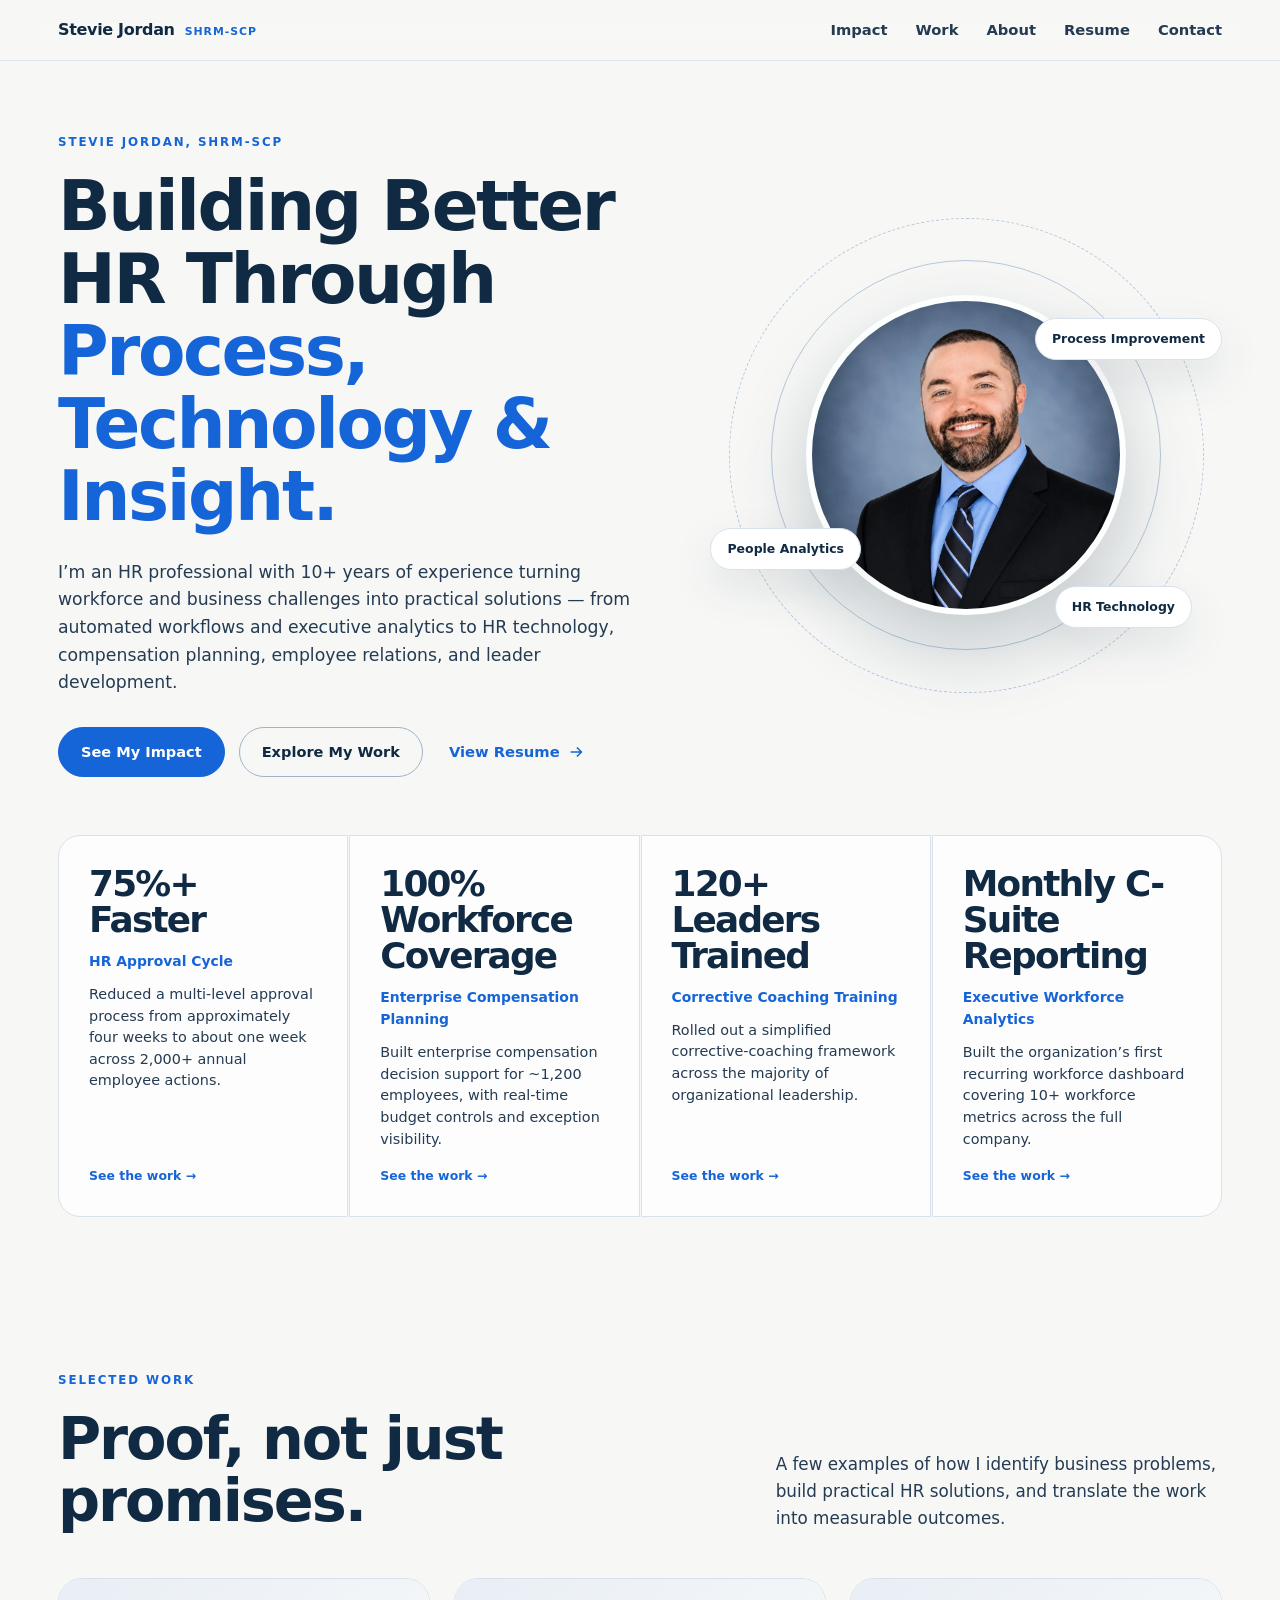
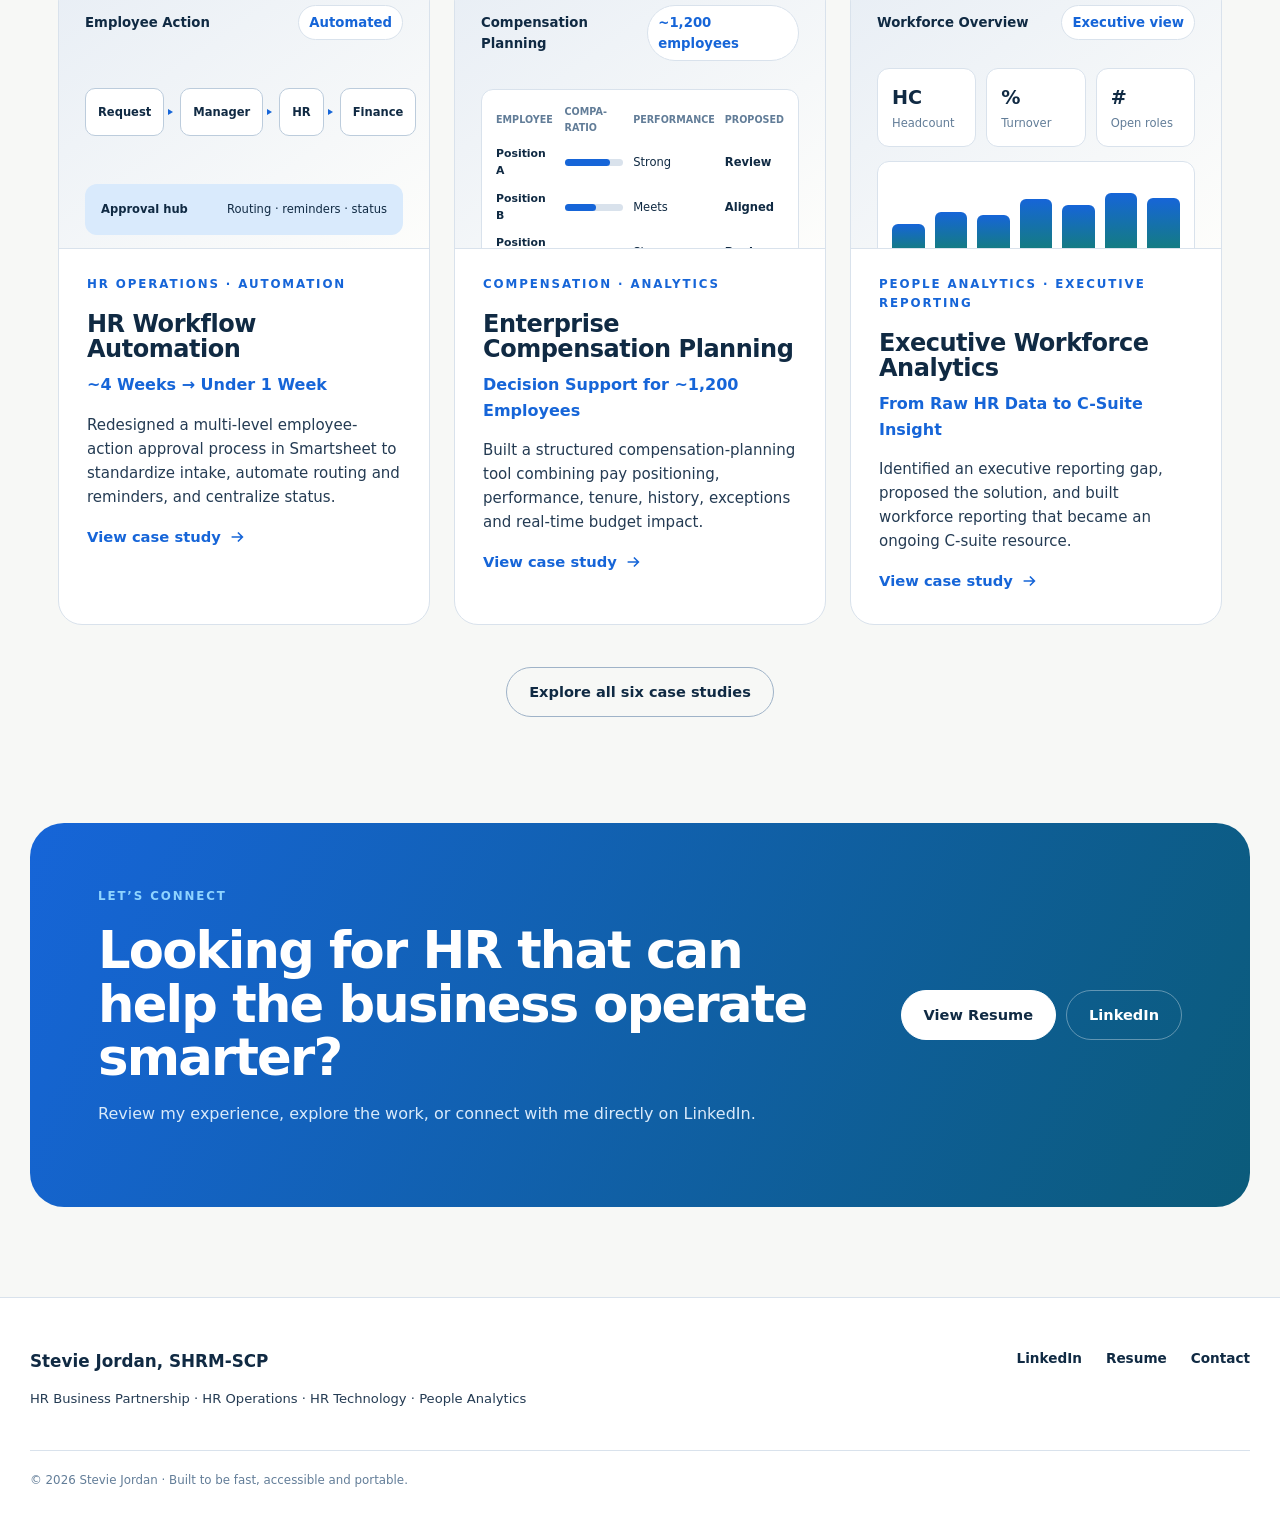
==== commit 575e2e17: "Update index.html revised Impact headers and verbiage" ====
--- a/index.html
+++ b/index.html
@@ -275,8 +275,7 @@
       </div>
 
       <p>
-        Reduced a multi-level approval process from approximately four weeks
-        to under one week.
+        Reduced a multi-level approval process from approximately four weeks to about one week across 2,000+ annual employee actions.
       </p>
 
       <span class="card-link">
@@ -292,7 +291,7 @@
     >
 
       <div class="metric-value">
-        ~1,200 Employees
+        100% Workforce Coverage
       </div>
 
       <div class="metric-label">
@@ -300,8 +299,7 @@
       </div>
 
       <p>
-        Built decision support combining pay positioning, performance,
-        history, exceptions and budget impact.
+        Built enterprise compensation decision support for ~1,200 employees, with real-time budget controls and exception visibility.
       </p>
 
       <span class="card-link">
@@ -317,7 +315,7 @@
     >
 
       <div class="metric-value">
-        120+ Leaders
+        120+ Leaders Trained
       </div>
 
       <div class="metric-label">
@@ -325,8 +323,7 @@
       </div>
 
       <p>
-        Designed the framework, tools and training used to strengthen
-        leader capability and accountability.
+        Rolled out a simplified corrective-coaching framework across the majority of organizational leadership.
       </p>
 
       <span class="card-link">
@@ -342,7 +339,7 @@
     >
 
       <div class="metric-value">
-        C-Suite Reporting
+        Monthly C-Suite Reporting
       </div>
 
       <div class="metric-label">
@@ -350,8 +347,7 @@
       </div>
 
       <p>
-        Built a repeatable workforce reporting solution that became an
-        ongoing executive resource.
+        Built the organization’s first recurring workforce dashboard covering 10+ workforce metrics across the full company.
       </p>
 
       <span class="card-link">
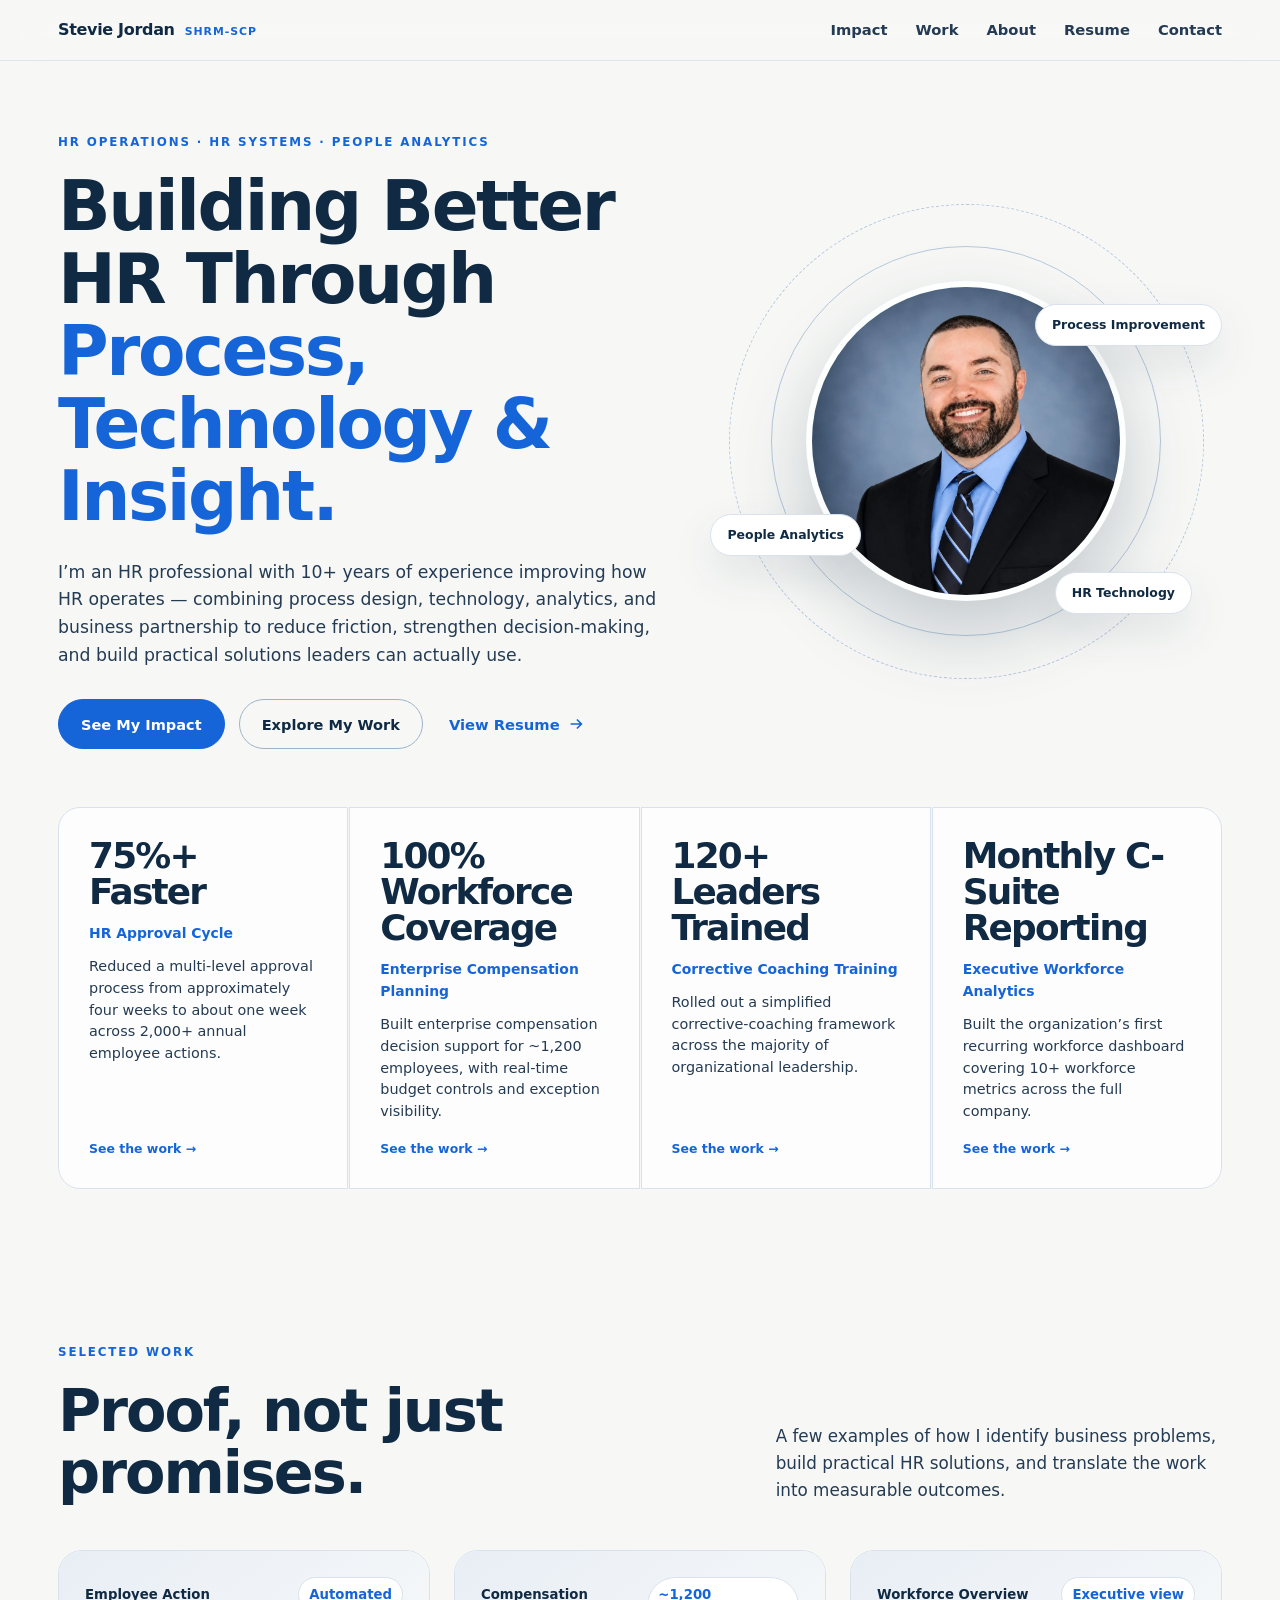
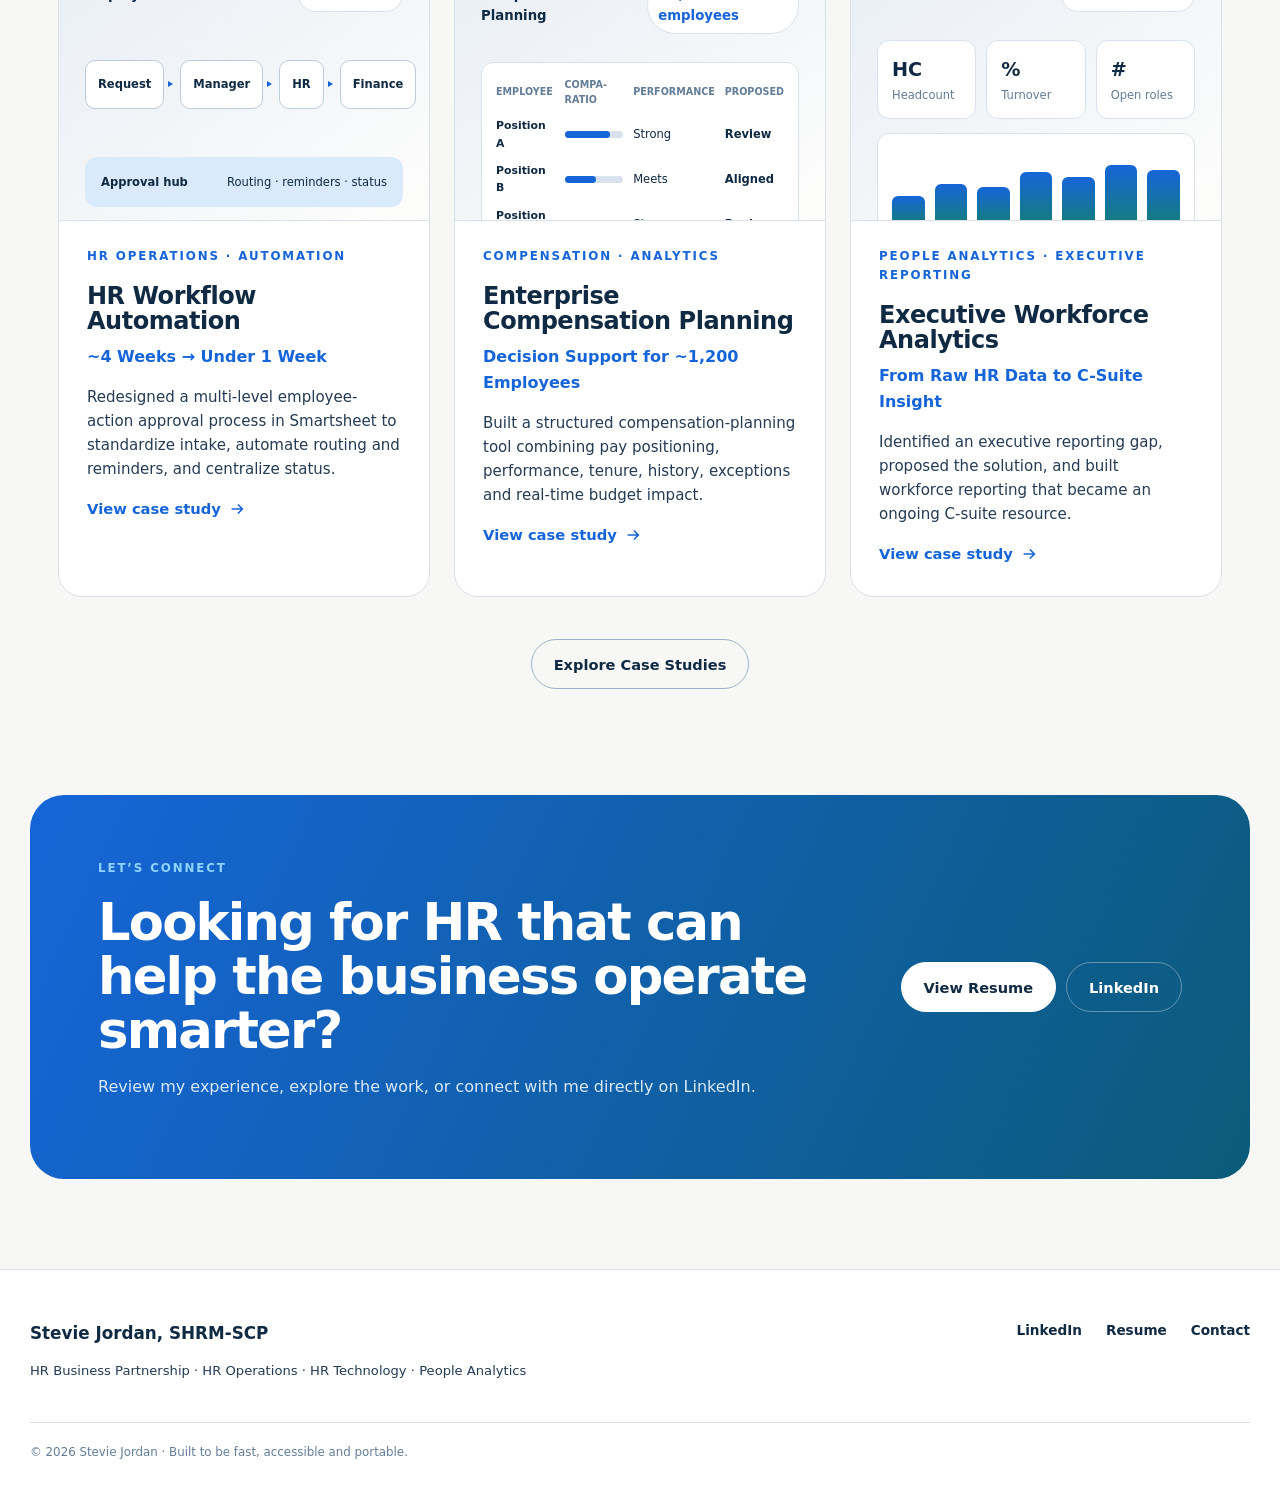
==== commit 483ebc30: "Update index.html revise homepage code; small tweaks" ====
--- a/index.html
+++ b/index.html
@@ -194,7 +194,7 @@
   <div class="hero-copy" data-reveal>
 
     <div class="eyebrow">
-      Stevie Jordan, SHRM-SCP
+      HR Operations · HR Systems · People Analytics
     </div>
 
     <h1>
@@ -203,10 +203,10 @@
     </h1>
 
     <p class="hero-lede">
-      I’m an HR professional with 10+ years of experience turning workforce
-      and business challenges into practical solutions — from automated
-      workflows and executive analytics to HR technology, compensation
-      planning, employee relations, and leader development.
+      I’m an HR professional with 10+ years of experience improving how
+      HR operates — combining process design, technology, analytics, and
+      business partnership to reduce friction, strengthen decision-making,
+      and build practical solutions leaders can actually use.
     </p>
 
     <div class="hero-actions">
@@ -656,7 +656,7 @@
         class="button button-secondary"
         href="/work/"
       >
-        Explore all six case studies
+        Explore Case Studies
       </a>
     </div>
 
